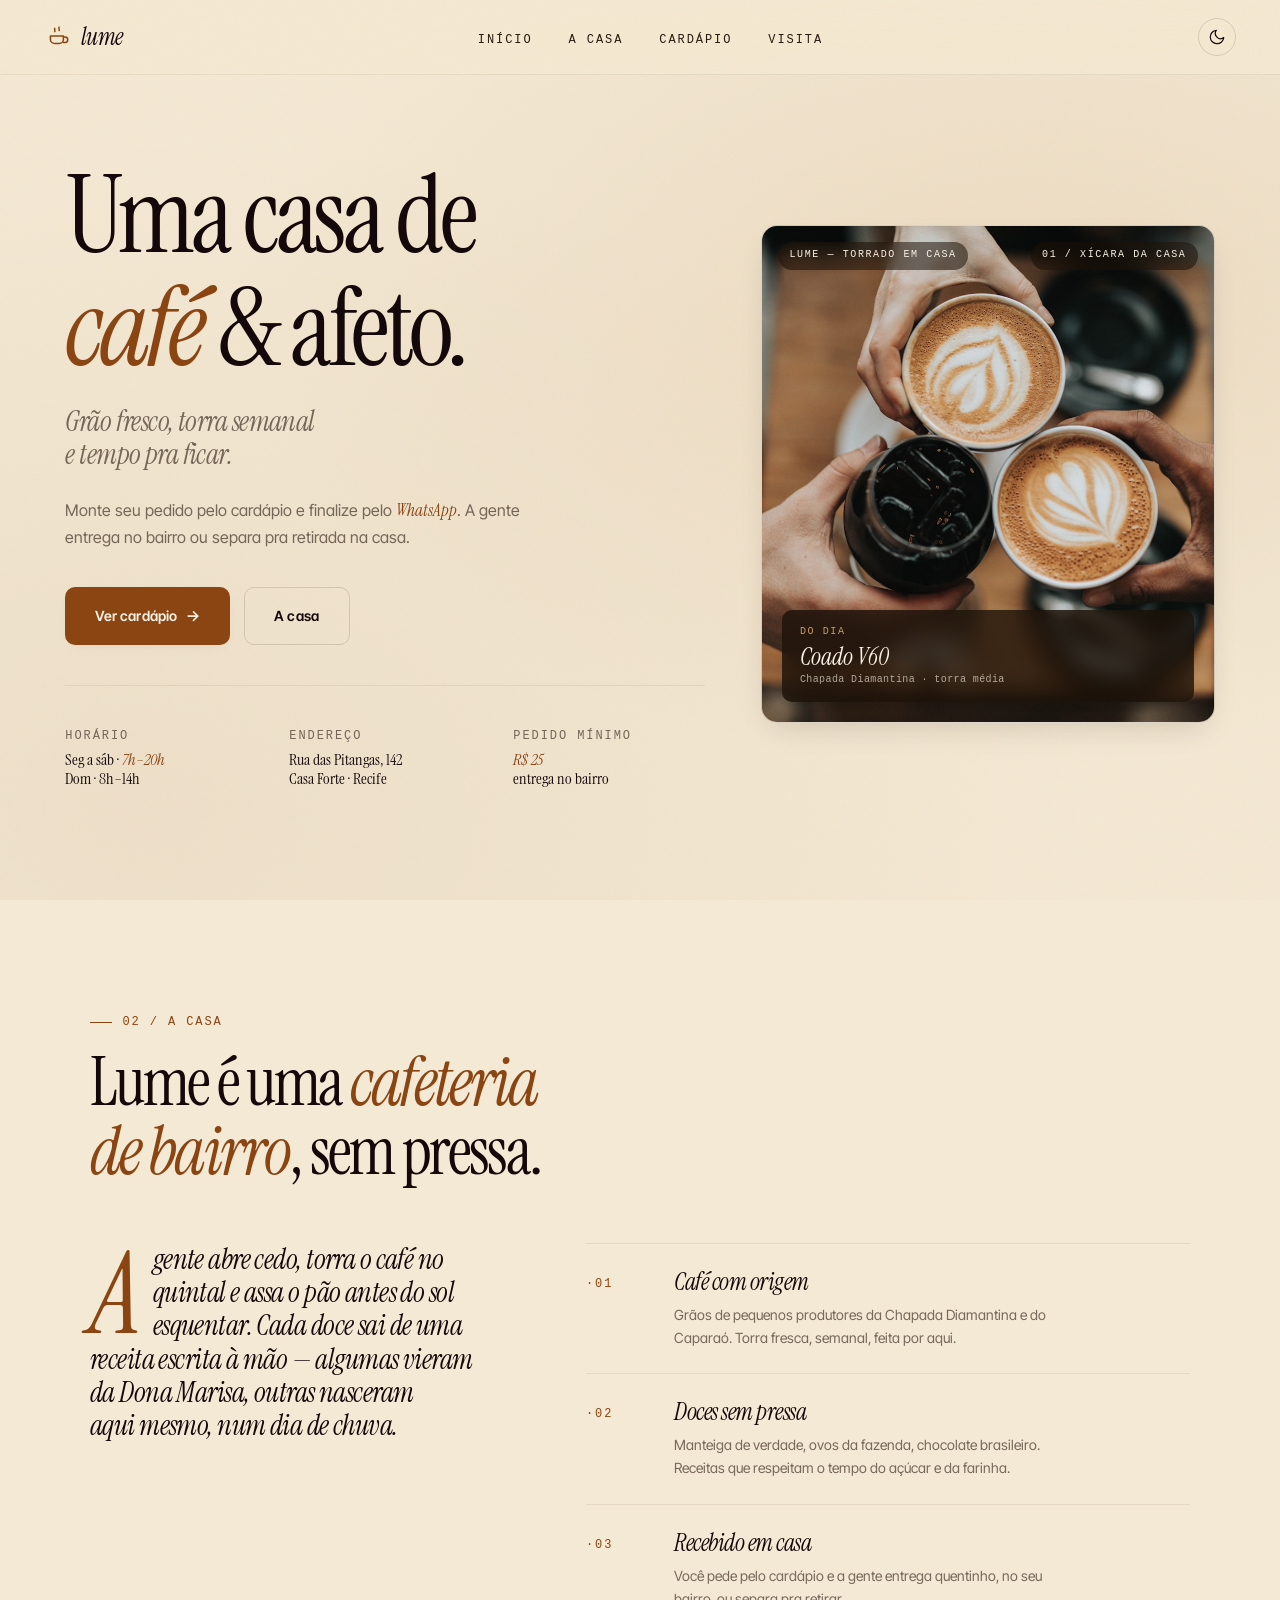
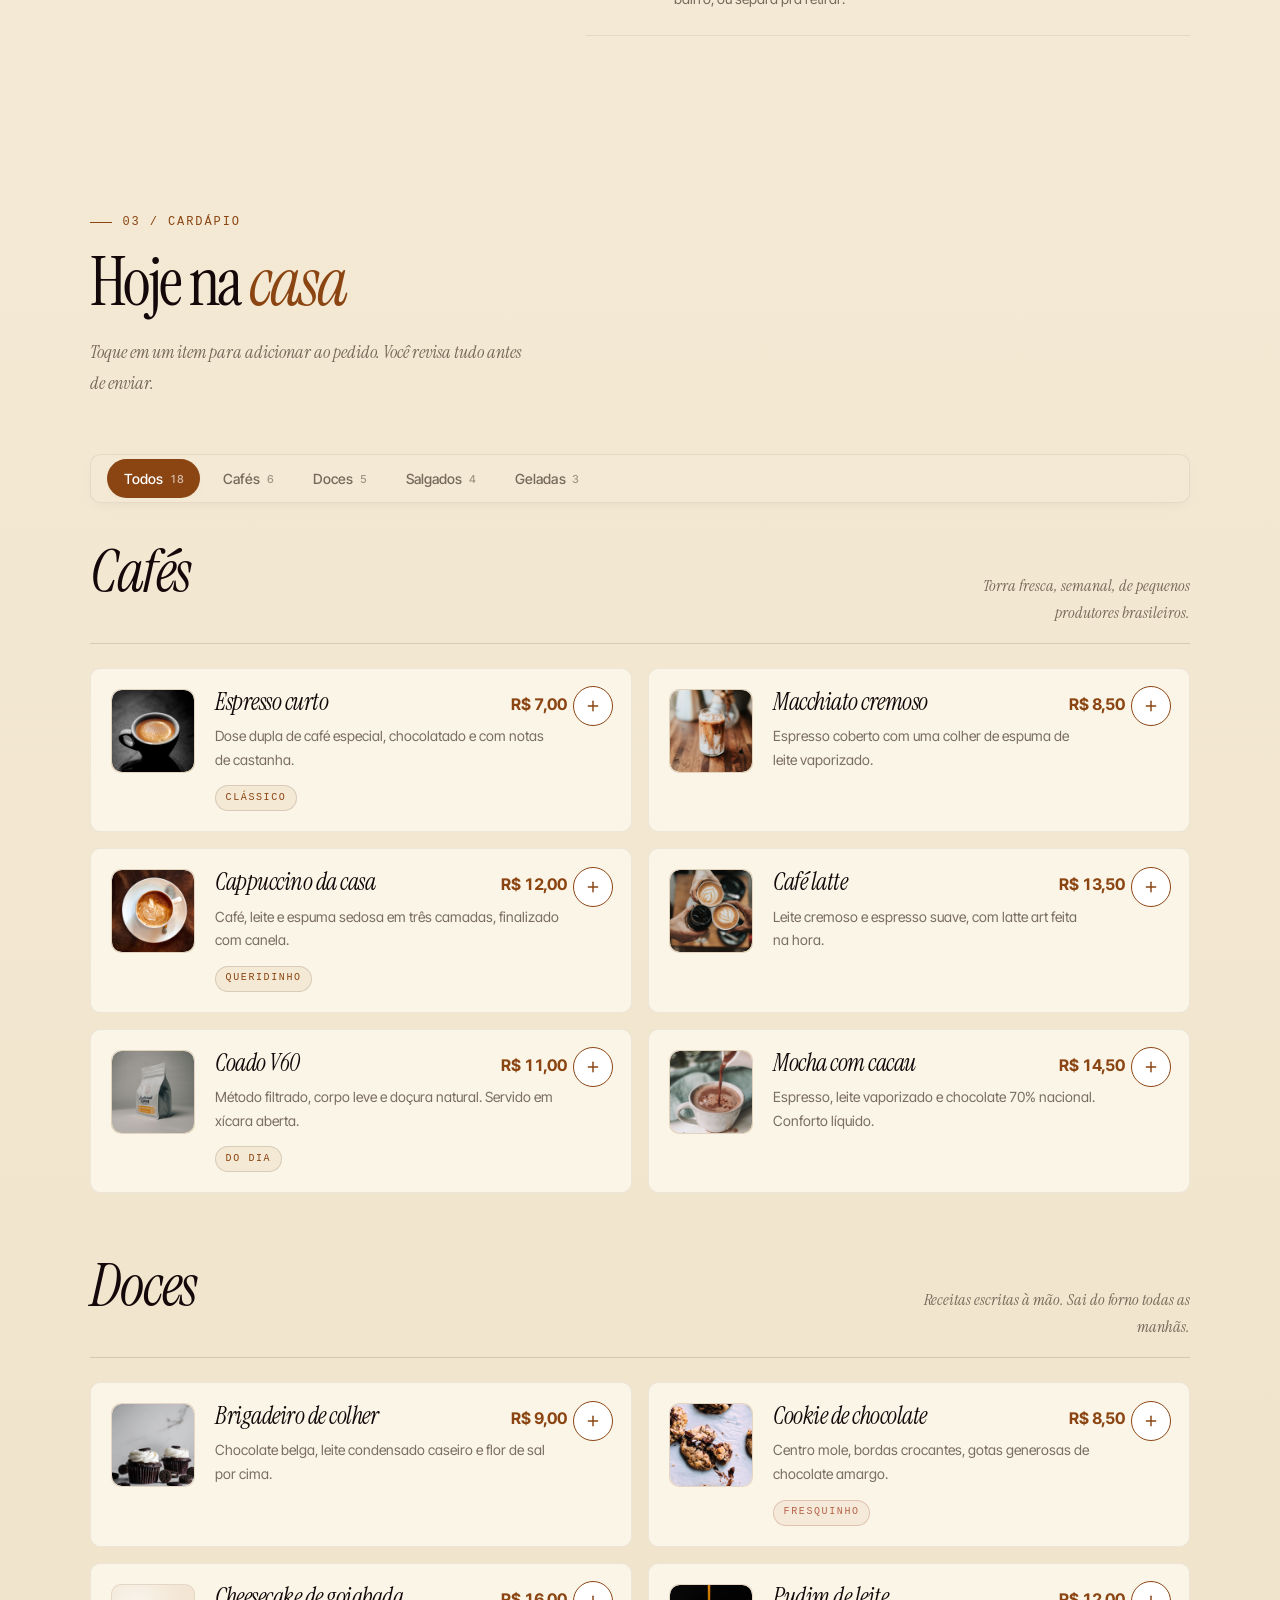
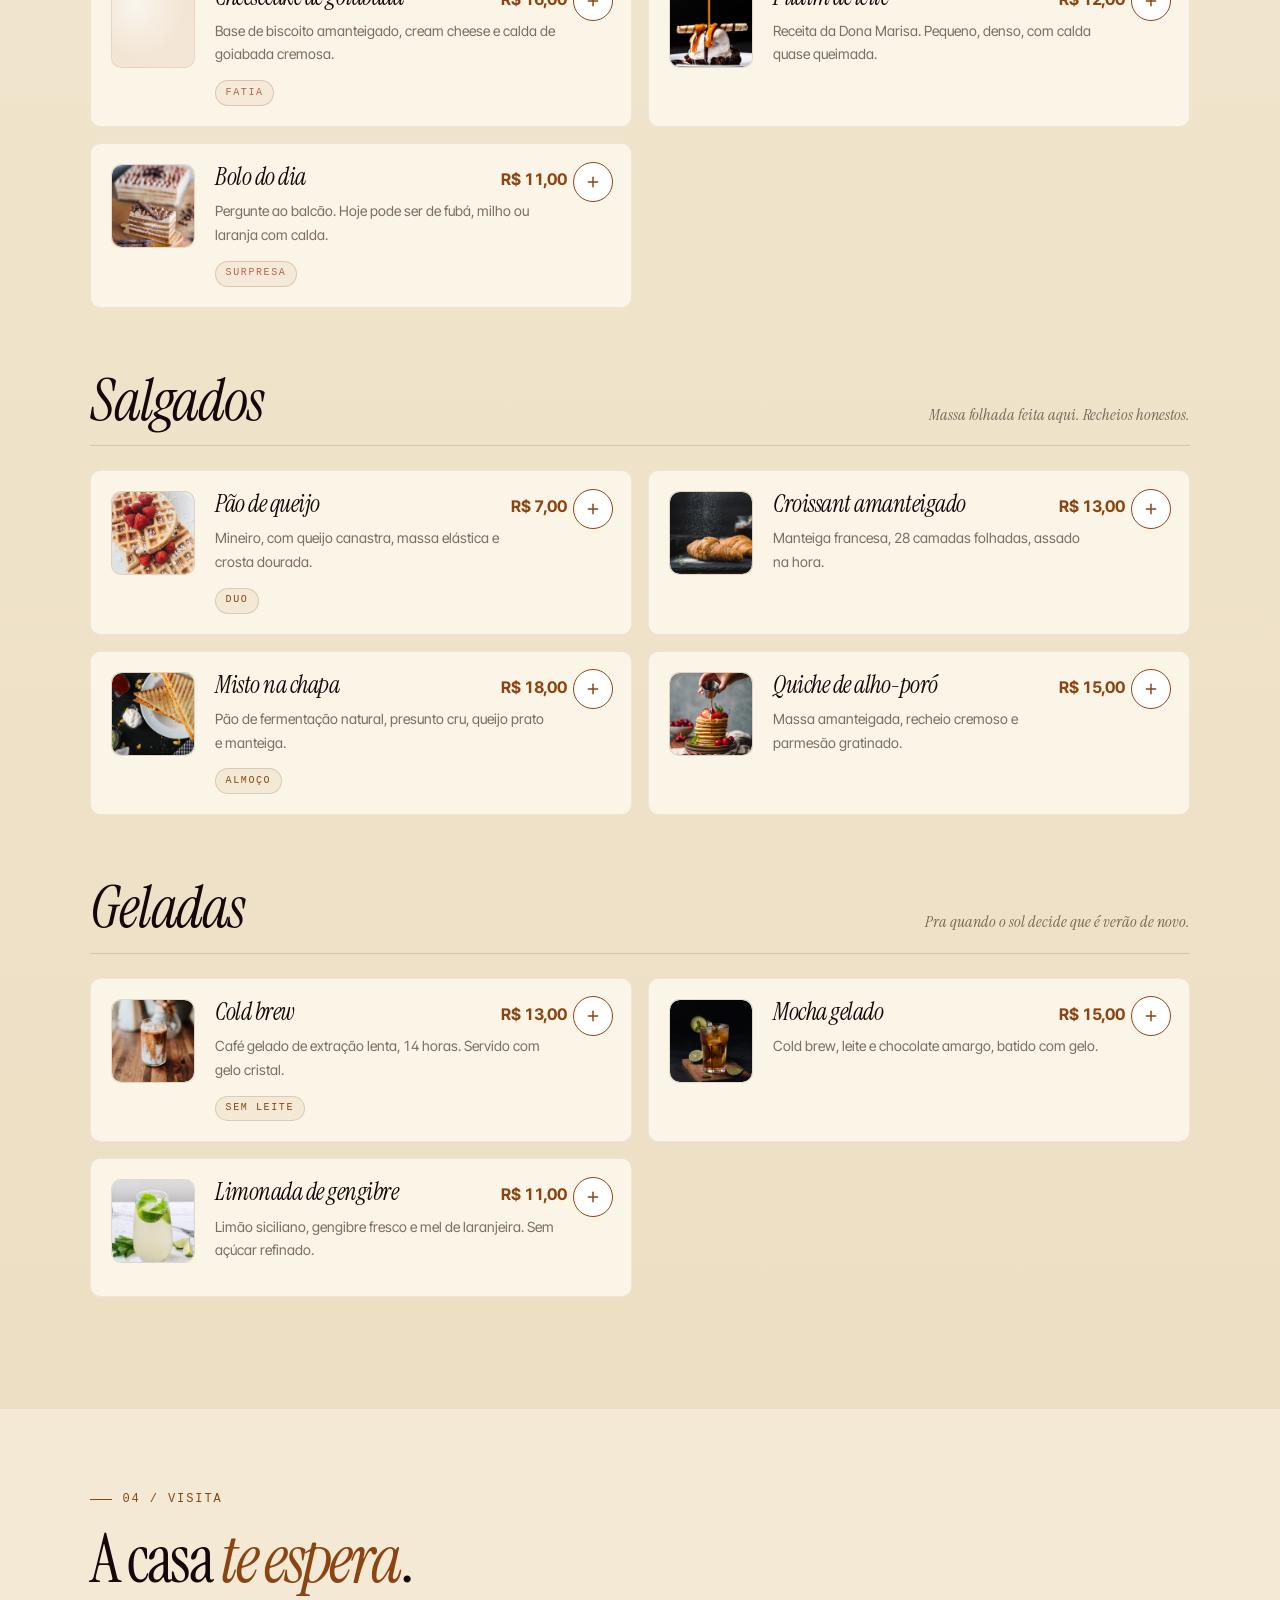
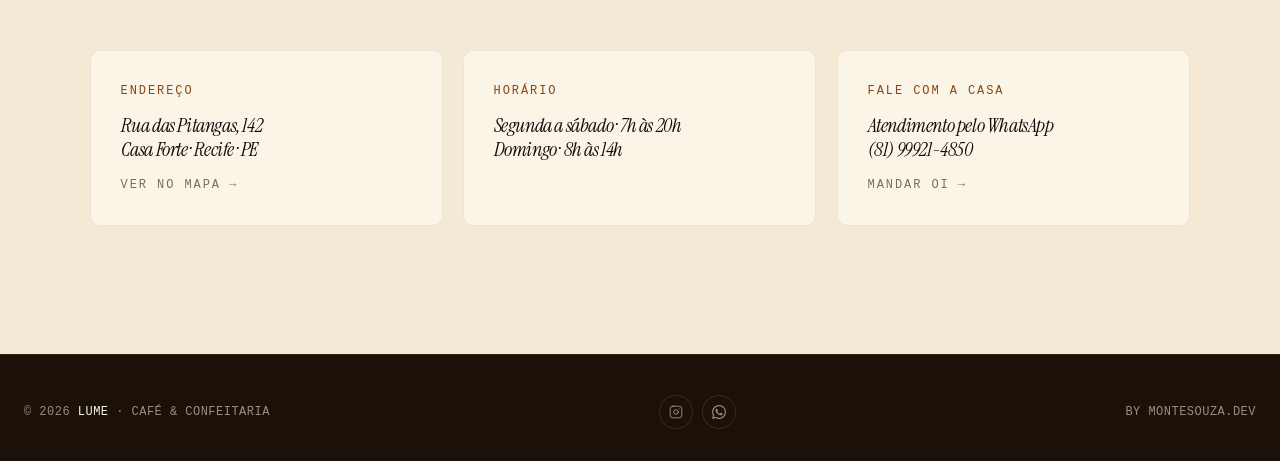
==== index.html @ 934fabca "Início do Repositório remoto com alterações locais, subi tudo de uma vez" ====
<!DOCTYPE html>
<html lang="pt-br">
  <head>
    <meta charset="UTF-8" />
    <meta name="author" content="João Pedro · dev.Kappiushon" />
    <meta
      name="description"
      content="Lume — café & confeitaria. Cardápio digital com pedido pelo WhatsApp. Cafés especiais, doces de confeitaria e quitutes para acompanhar o seu dia."
    />
    <meta
      name="keywords"
      content="cardápio digital, café, confeitaria, lume, cafeteria, pedido whatsapp, menu online, doces, café especial, recife"
    />
    <meta name="viewport" content="width=device-width, initial-scale=1.0" />
    <meta name="theme-color" content="#f5ebd8" />
    <meta name="copyright" content="João Pedro 2026" />
    <meta http-equiv="content-language" content="pt-br" />
    <meta property="og:title" content="Lume · café & confeitaria" />
    <meta property="og:description" content="Cardápio digital. Peça pelo WhatsApp em segundos." />
    <meta property="og:type" content="website" />
    <link rel="preconnect" href="https://fonts.googleapis.com" />
    <link rel="preconnect" href="https://fonts.gstatic.com" crossorigin />
    <link
      href="https://fonts.googleapis.com/css2?family=Instrument+Serif:ital@0;1&family=Inter+Tight:wght@400;500;600;700;800&display=swap"
      rel="stylesheet"
    />
    <link rel="stylesheet" href="assets/css/style.css" />
    <link rel="icon" type="image/svg+xml" href="assets/favicon.svg" />
    <title>Lume · café & confeitaria</title>
    <script>
      // Theme bootstrap: aplica antes do paint (anti-flash) e wirea o toggle
      // direto aqui (não depende de ES modules) — garante que funcione
      // mesmo em browsers/contextos que bloqueiem modules.
      (() => {
        const KEY = 'lume.theme';
        const COLORS = { light: '#f5ebd8', dark: '#1c1108' };
        const root = document.documentElement;

        const read = () => { try { return localStorage.getItem(KEY); } catch { return null; } };
        const write = (v) => { try { localStorage.setItem(KEY, v); } catch {} };
        const prefers = () => window.matchMedia('(prefers-color-scheme: dark)').matches;

        const apply = (theme, persist) => {
          root.dataset.theme = theme;
          if (persist) write(theme);
          const meta = document.querySelector('meta[name="theme-color"]');
          if (meta) meta.setAttribute('content', COLORS[theme] || COLORS.light);
          const btn = document.getElementById('theme-toggle');
          if (btn) btn.setAttribute('aria-label', theme === 'dark' ? 'Mudar para tema claro' : 'Mudar para tema escuro');
        };

        // estado inicial (anti-flash)
        apply(read() || (prefers() ? 'dark' : 'light'), false);

        // wire o botão assim que existir no DOM
        const wire = () => {
          const btn = document.getElementById('theme-toggle');
          if (!btn || btn.dataset.wired) return;
          btn.dataset.wired = '1';
          btn.addEventListener('click', () => {
            apply(root.dataset.theme === 'dark' ? 'light' : 'dark', true);
          });
        };
        if (document.readyState !== 'loading') wire();
        else document.addEventListener('DOMContentLoaded', wire);

        // segue o SO se não houver override salvo
        window.matchMedia('(prefers-color-scheme: dark)').addEventListener('change', (e) => {
          if (read()) return;
          apply(e.matches ? 'dark' : 'light', false);
        });
      })();
    </script>
  </head>

  <body>
    <header class="header" id="header">
      <div class="container">
        <a href="#home" class="logo" aria-label="Lume — voltar ao topo">
          <span class="logo-mark" aria-hidden="true">
            <svg viewBox="0 0 24 24" fill="none" stroke="currentColor" stroke-width="1.4" stroke-linecap="round" stroke-linejoin="round">
              <path d="M5 11h12v3a4 4 0 0 1-4 4H9a4 4 0 0 1-4-4v-3z"/>
              <path d="M17 12h1.5a2.5 2.5 0 0 1 0 5H17"/>
              <path d="M9 4c-.6 1 .6 2 0 3"/>
              <path d="M13 3c-.6 1 .6 2 0 3"/>
            </svg>
          </span>
          <span class="logo-text">lume</span>
        </a>
        <nav class="navbar" id="navbar" aria-label="Navegação principal">
          <ul>
            <li><a href="#home">Início</a></li>
            <li><a href="#sobre">A casa</a></li>
            <li><a href="#cardapio">Cardápio</a></li>
            <li><a href="#contato">Visita</a></li>
          </ul>
        </nav>
        <button class="theme-toggle" id="theme-toggle" type="button" aria-label="Alternar tema claro e escuro">
          <svg class="icon-moon" viewBox="0 0 24 24" fill="none" stroke="currentColor" stroke-width="1.6" stroke-linecap="round" stroke-linejoin="round" aria-hidden="true">
            <path d="M21 12.79A9 9 0 1 1 11.21 3 7 7 0 0 0 21 12.79z"/>
          </svg>
          <svg class="icon-sun" viewBox="0 0 24 24" fill="none" stroke="currentColor" stroke-width="1.6" stroke-linecap="round" stroke-linejoin="round" aria-hidden="true">
            <circle cx="12" cy="12" r="4.5"/>
            <line x1="12" y1="2" x2="12" y2="4"/>
            <line x1="12" y1="20" x2="12" y2="22"/>
            <line x1="4.93" y1="4.93" x2="6.34" y2="6.34"/>
            <line x1="17.66" y1="17.66" x2="19.07" y2="19.07"/>
            <line x1="2" y1="12" x2="4" y2="12"/>
            <line x1="20" y1="12" x2="22" y2="12"/>
            <line x1="4.93" y1="19.07" x2="6.34" y2="17.66"/>
            <line x1="17.66" y1="6.34" x2="19.07" y2="4.93"/>
          </svg>
        </button>
        <div class="menu-toggle" id="menu-toggle" role="button" aria-label="Abrir menu" aria-expanded="false" tabindex="0">
          <span class="bar"></span>
          <span class="bar"></span>
          <span class="bar"></span>
        </div>
      </div>
    </header>

    <main id="home" class="home">
      <div class="scroll-progress" id="scroll-progress" aria-hidden="true"></div>

      <!-- ── Hero ─────────────────────────── -->
      <section class="hero">
        <div class="container">
          <div class="hero-grid">
            <div class="hero-content">
              <h1>Uma casa de <em>café</em> &amp; afeto.</h1>
              <p class="hero-tagline">Grão fresco, torra semanal e tempo pra ficar.</p>
              <p class="lead">Monte seu pedido pelo cardápio e finalize pelo <em>WhatsApp</em>. A gente entrega no bairro ou separa pra retirada na casa.</p>
              <div class="hero-ctas">
                <a href="#cardapio" class="btn-hero btn-magnetic">Ver cardápio</a>
                <a href="#sobre" class="btn-hero-outline">A casa</a>
              </div>
              <div class="hero-meta">
                <div class="hero-meta-item">
                  <span class="hero-meta-label">Horário</span>
                  <span class="hero-meta-value">Seg a sáb · <strong>7h–20h</strong><br/>Dom · 8h–14h</span>
                </div>
                <div class="hero-meta-item">
                  <span class="hero-meta-label">Endereço</span>
                  <span class="hero-meta-value">Rua das Pitangas, 142<br/>Casa Forte · Recife</span>
                </div>
                <div class="hero-meta-item">
                  <span class="hero-meta-label">Pedido mínimo</span>
                  <span class="hero-meta-value"><strong>R$ 25</strong><br/>entrega no bairro</span>
                </div>
              </div>
            </div>

            <aside class="hero-art" aria-hidden="true">
              <div class="hero-art-frame">
                <img class="hero-art-photo"
                     src="assets/images/hero/coffee.jpg"
                     alt=""
                     loading="eager"
                     decoding="async" />
                <div class="hero-art-tag">
                  <span class="hero-art-tag-eyebrow">do dia</span>
                  <span class="hero-art-tag-name">Coado V60</span>
                  <span class="hero-art-tag-meta">Chapada Diamantina · torra média</span>
                </div>
              </div>
            </aside>
          </div>
        </div>
      </section>

      <!-- ── Sobre a casa ─────────────────── -->
      <section id="sobre" class="about">
        <div class="container">
          <header class="section-head reveal">
            <span class="section-num">02 / A casa</span>
            <h2 class="section-title">Lume é uma <em>cafeteria de bairro</em>, sem pressa.</h2>
          </header>
          <div class="about-grid">
            <p class="about-lead reveal">
              A gente abre cedo, torra o café no quintal e assa o pão antes do sol esquentar. Cada doce sai de uma receita escrita à mão — algumas vieram da Dona Marisa, outras nasceram aqui mesmo, num dia de chuva.
            </p>
            <ul class="about-pillars">
              <li class="reveal">
                <span class="pillar-num">·01</span>
                <h3>Café com origem</h3>
                <p>Grãos de pequenos produtores da Chapada Diamantina e do Caparaó. Torra fresca, semanal, feita por aqui.</p>
              </li>
              <li class="reveal">
                <span class="pillar-num">·02</span>
                <h3>Doces sem pressa</h3>
                <p>Manteiga de verdade, ovos da fazenda, chocolate brasileiro. Receitas que respeitam o tempo do açúcar e da farinha.</p>
              </li>
              <li class="reveal">
                <span class="pillar-num">·03</span>
                <h3>Recebido em casa</h3>
                <p>Você pede pelo cardápio e a gente entrega quentinho, no seu bairro, ou separa pra retirar.</p>
              </li>
            </ul>
          </div>
        </div>
      </section>

      <!-- ── Cardápio ─────────────────────── -->
      <section id="cardapio" class="menu-section">
        <div class="container">
          <header class="section-head reveal">
            <span class="section-num">03 / Cardápio</span>
            <h2 class="section-title">Hoje na <em>casa</em></h2>
            <p class="section-sub">Toque em um item para adicionar ao pedido. Você revisa tudo antes de enviar.</p>
          </header>

          <div class="menu-tabs-wrap" id="menu-tabs-wrap">
            <div class="menu-tabs reveal" role="tablist" aria-label="Categorias do cardápio" id="menu-tabs">
              <!-- pills injetados via JS a partir de data/menu.js -->
            </div>
          </div>

          <div class="menu-list" id="menu-list" aria-live="polite">
            <!-- categorias e linhas injetados via JS -->
          </div>
        </div>
      </section>

      <!-- ── Visita / Contato ─────────────── -->
      <section id="contato" class="visit">
        <div class="container">
          <header class="section-head reveal">
            <span class="section-num">04 / Visita</span>
            <h2 class="section-title">A casa <em>te espera</em>.</h2>
          </header>
          <div class="visit-grid">
            <div class="visit-card reveal">
              <span class="visit-label">Endereço</span>
              <p>Rua das Pitangas, 142<br/>Casa Forte · Recife · PE</p>
              <a href="https://maps.google.com/?q=Casa+Forte+Recife" target="_blank" rel="noopener" class="link-arrow">Ver no mapa <span aria-hidden="true">→</span></a>
            </div>
            <div class="visit-card reveal">
              <span class="visit-label">Horário</span>
              <p>Segunda a sábado · 7h às 20h<br/>Domingo · 8h às 14h</p>
            </div>
            <div class="visit-card reveal">
              <span class="visit-label">Fale com a casa</span>
              <p>Atendimento pelo WhatsApp<br/>(81) 99921-4850</p>
              <a href="https://wa.me/5581999214850" target="_blank" rel="noopener" class="link-arrow">Mandar oi <span aria-hidden="true">→</span></a>
            </div>
          </div>
        </div>
      </section>
    </main>

    <footer class="footer" id="footer">
      <div class="footer-left">
        <p>© 2026 <b>Lume</b> · café &amp; confeitaria</p>
      </div>
      <div class="footer-social">
        <a href="https://instagram.com/lume.cafe" rel="noopener" target="_blank" aria-label="Instagram">
          <svg viewBox="0 0 24 24" fill="none" stroke="currentColor" stroke-width="1.6" stroke-linecap="round" stroke-linejoin="round"><rect x="2" y="2" width="20" height="20" rx="5"/><circle cx="12" cy="12" r="4"/><line x1="17.5" y1="6.5" x2="17.51" y2="6.5"/></svg>
        </a>
        <a href="https://wa.me/5581999214850" rel="noopener" target="_blank" aria-label="WhatsApp">
          <svg viewBox="0 0 24 24" fill="currentColor"><path d="M17.472 14.382c-.297-.149-1.758-.867-2.03-.967-.273-.099-.471-.148-.67.15-.197.297-.767.966-.94 1.164-.173.199-.347.223-.644.075-.297-.15-1.255-.463-2.39-1.475-.883-.788-1.48-1.761-1.653-2.059-.173-.297-.018-.458.13-.606.134-.133.298-.347.446-.52.149-.174.198-.298.298-.497.099-.198.05-.371-.025-.52-.075-.149-.669-1.612-.916-2.207-.242-.579-.487-.5-.669-.51-.173-.008-.371-.01-.57-.01-.198 0-.52.074-.792.372-.272.297-1.04 1.016-1.04 2.479 0 1.462 1.065 2.875 1.213 3.074.149.198 2.096 3.2 5.077 4.487.709.306 1.262.489 1.694.625.712.227 1.36.195 1.871.118.571-.085 1.758-.719 2.006-1.413.248-.694.248-1.289.173-1.413-.074-.124-.272-.198-.57-.347m-5.421 7.403h-.004a9.87 9.87 0 01-5.031-1.378l-.361-.214-3.741.982.998-3.648-.235-.374a9.86 9.86 0 01-1.51-5.26c.001-5.45 4.436-9.884 9.888-9.884 2.64 0 5.122 1.03 6.988 2.898a9.825 9.825 0 012.893 6.994c-.003 5.45-4.437 9.884-9.885 9.884m8.413-18.297A11.815 11.815 0 0012.05 0C5.495 0 .16 5.335.157 11.892c0 2.096.547 4.142 1.588 5.945L.057 24l6.305-1.654a11.882 11.882 0 005.683 1.448h.005c6.554 0 11.89-5.335 11.893-11.893a11.821 11.821 0 00-3.48-8.413z"/></svg>
        </a>
      </div>
      <div class="footer-right">
        <p>by montesouza.dev</p>
      </div>
    </footer>

    <!-- ── Cart FAB (botão flutuante do carrinho) ── -->
    <button class="cart-fab" id="cart-fab" aria-label="Abrir pedido" aria-controls="cart-drawer" aria-expanded="false">
      <svg viewBox="0 0 24 24" fill="none" stroke="currentColor" stroke-width="1.7" stroke-linecap="round" stroke-linejoin="round" aria-hidden="true">
        <path d="M3 4h2l2.4 12.2a2 2 0 0 0 2 1.6h8.8a2 2 0 0 0 2-1.6L22 8H6"/>
        <circle cx="9" cy="21" r="1.5"/>
        <circle cx="18" cy="21" r="1.5"/>
      </svg>
      <span class="cart-fab-badge" id="cart-fab-badge" aria-hidden="true">0</span>
      <span class="cart-fab-label">Pedido</span>
    </button>

    <!-- ── Sticky cart bar (mobile) ────── -->
    <button class="cart-sticky" id="cart-sticky" type="button" aria-label="Abrir pedido" aria-controls="cart-drawer">
      <span class="cart-sticky-left">
        <span class="cart-sticky-count" id="cart-sticky-count">0</span>
        <span class="cart-sticky-divider" aria-hidden="true"></span>
        <span class="cart-sticky-meta">
          <span class="cart-sticky-label">Seu pedido</span>
          <span class="cart-sticky-total" id="cart-sticky-total">R$ 0,00</span>
        </span>
      </span>
      <span class="cart-sticky-cta">
        Ver pedido
        <svg viewBox="0 0 24 24" fill="none" stroke="currentColor" stroke-width="1.8" stroke-linecap="round" stroke-linejoin="round" aria-hidden="true">
          <path d="M5 12h14M13 5l7 7-7 7"/>
        </svg>
      </span>
    </button>

    <!-- ── Cart Drawer ───────────────────── -->
    <aside class="cart-drawer" id="cart-drawer" aria-label="Seu pedido" aria-hidden="true" tabindex="-1">
      <header class="cart-drawer-head">
        <div>
          <span class="section-num">Seu pedido</span>
          <h3>Cestinha da casa</h3>
        </div>
        <button class="cart-drawer-close" id="cart-drawer-close" aria-label="Fechar pedido">
          <svg viewBox="0 0 24 24" fill="none" stroke="currentColor" stroke-width="1.7" stroke-linecap="round" stroke-linejoin="round"><line x1="18" y1="6" x2="6" y2="18"/><line x1="6" y1="6" x2="18" y2="18"/></svg>
        </button>
      </header>

      <div class="cart-drawer-body" id="cart-drawer-body">
        <!-- itens injetados via JS; estado vazio renderizado se cart vazio -->
      </div>

      <footer class="cart-drawer-foot" id="cart-drawer-foot" hidden>
        <div class="cart-totals">
          <span>Subtotal</span>
          <strong id="cart-total">R$ 0,00</strong>
        </div>
        <button class="btn-hero btn-magnetic cart-checkout-btn" id="cart-checkout-btn">
          Finalizar pelo WhatsApp
        </button>
        <button class="cart-clear-btn" id="cart-clear-btn">limpar pedido</button>
      </footer>
    </aside>
    <div class="cart-overlay" id="cart-overlay" aria-hidden="true"></div>

    <!-- ── Checkout Modal ────────────────── -->
    <div class="checkout-modal" id="checkout-modal" role="dialog" aria-modal="true" aria-labelledby="checkout-title" aria-hidden="true">
      <div class="checkout-modal-inner">
        <header class="checkout-modal-head">
          <span class="section-num">Finalizar</span>
          <h3 id="checkout-title">Quase lá. Confirma os dados:</h3>
          <button class="checkout-modal-close" id="checkout-modal-close" aria-label="Fechar">
            <svg viewBox="0 0 24 24" fill="none" stroke="currentColor" stroke-width="1.7" stroke-linecap="round" stroke-linejoin="round"><line x1="18" y1="6" x2="6" y2="18"/><line x1="6" y1="6" x2="18" y2="18"/></svg>
          </button>
        </header>

        <form id="checkout-form" class="checkout-form" novalidate>
          <label class="field">
            <span>Nome</span>
            <input type="text" id="ck-nome" name="nome" required autocomplete="name" placeholder="Seu primeiro nome" />
          </label>

          <fieldset class="field-group">
            <legend>Como prefere receber?</legend>
            <label class="radio">
              <input type="radio" name="entrega" value="entrega" checked />
              <span>Entrega · no bairro</span>
            </label>
            <label class="radio">
              <input type="radio" name="entrega" value="retirada" />
              <span>Retirada · na casa</span>
            </label>
          </fieldset>

          <label class="field" id="ck-endereco-wrap">
            <span>Endereço</span>
            <input type="text" id="ck-endereco" name="endereco" placeholder="Rua, número, complemento" autocomplete="street-address" />
          </label>

          <label class="field">
            <span>Forma de pagamento</span>
            <select id="ck-pagamento" name="pagamento">
              <option value="pix">Pix · na entrega</option>
              <option value="dinheiro">Dinheiro · na entrega</option>
              <option value="cartao">Cartão · maquininha</option>
            </select>
          </label>

          <label class="field">
            <span>Algo a mais? <em class="optional">(opcional)</em></span>
            <textarea id="ck-obs" name="observacao" rows="2" placeholder="Sem açúcar no café, troco para R$ 50…"></textarea>
          </label>

          <div class="checkout-form-actions">
            <button type="button" class="btn-hero-outline" id="ck-back">Voltar ao pedido</button>
            <button type="submit" class="btn-hero btn-magnetic">Enviar pelo WhatsApp</button>
          </div>
        </form>
      </div>
    </div>

    <script type="module" src="assets/js/main.js"></script>
  </body>
</html>
---- assets/css/style.css ----
/* Reset básico */
* {
  margin: 0;
  padding: 0;
  box-sizing: border-box;
}

html, body { margin: 0; padding: 0; }

:root {
  color-scheme: light;

  /* Fontes */
  --font-display: 'Instrument Serif', 'Cormorant Garamond', Georgia, 'Times New Roman', serif;
  --font-primary: 'Inter Tight', -apple-system, system-ui, sans-serif;
  --font-mono:    ui-monospace, SFMono-Regular, Menlo, Monaco, Consolas, 'Liberation Mono', 'Courier New', monospace;

  /* Escala tipográfica */
  --text-xs:   0.75rem;
  --text-sm:   0.875rem;
  --text-base: 1rem;
  --text-lg:   1.125rem;
  --text-xl:   1.25rem;
  --text-2xl:  1.5rem;
  --text-3xl:  1.875rem;
  --text-4xl:  2.5rem;
  --text-5xl:  3.25rem;
  --text-6xl:  4.25rem;
  --text-7xl:  5.5rem;
  --text-8xl:  7rem;

  /* Pesos */
  --weight-regular:  400;
  --weight-medium:   500;
  --weight-semibold: 600;
  --weight-bold:     700;
  --weight-black:    800;

  /* Line-heights */
  --leading-tight:   1.04;
  --leading-snug:    1.18;
  --leading-normal:  1.5;
  --leading-relaxed: 1.68;

  /* Letter-spacing */
  --tracking-tighter: -0.04em;
  --tracking-tight:   -0.02em;
  --tracking-normal:  0;
  --tracking-wide:    0.04em;
  --tracking-wider:   0.16em;

  /* Paleta — clara, café & creme (light reimagine) */
  --color-bg:           #f4e9d4;          /* cream warm — fundo principal */
  --color-bg-alt:       #ecdfc4;          /* cream profundo — subseções */
  --color-bg-deep:      #1c1108;          /* espresso quase preto — footer/modal */
  --color-surface:      #fbf5e7;          /* cream paper — cards */
  --color-surface-2:    #ffffff;          /* paper white — cards elevados */
  --color-surface-3:    #f0e3c7;          /* cream tonal — hover */
  --color-border:       rgba(42, 26, 16, 0.14);
  --color-border-soft:  rgba(42, 26, 16, 0.07);
  --color-text:         #2a1a10;          /* espresso */
  --color-text-muted:   rgba(42, 26, 16, 0.62);
  --color-heading:      #14080a;          /* espresso profundo, quase preto */
  --color-accent:       #8b4513;          /* saddle brown — torra escura */
  --color-accent-warm:  #6e3411;          /* hover, mais profundo */
  --color-accent-soft:  rgba(139, 69, 19, 0.10);
  --color-milk:         #c89b6c;          /* leite com café — secondary accent */
  --color-rose:         #b6664c;          /* rose-coffee — destaques quentes */

  /* Shadows */
  --shadow-soft:   0 4px 16px -8px rgba(28, 17, 8, 0.10);
  --shadow-medium: 0 12px 32px -12px rgba(28, 17, 8, 0.18);
  --shadow-deep:   0 24px 56px -20px rgba(28, 17, 8, 0.28);

  /* Theme-aware translucent layers (precisam ser swappados no dark) */
  --color-header-bg:     rgba(244, 233, 212, 0.82);
  --color-nav-mobile-bg: rgba(244, 233, 212, 0.98);
  --color-tabs-bg:       rgba(244, 233, 212, 0.92);

  /* Radius */
  --radius-sm: 6px;
  --radius:    10px;
  --radius-lg: 16px;
  --radius-xl: 24px;
  --radius-pill: 999px;

  /* Transições */
  --ease-smooth: cubic-bezier(0.4, 0, 0.2, 1);
  --ease-out:    cubic-bezier(0.22, 1, 0.36, 1);
  --ease-bounce: cubic-bezier(0.34, 1.56, 0.64, 1);
}

/* ── Tema escuro ──────────────────────────
   Espelha a paleta para um espresso refinado, mantém Instrument Serif
   + Inter Tight, e brilha o accent (caramelo) para legibilidade no dark.
─────────────────────────────────────── */
:root[data-theme="dark"] {
  color-scheme: dark;

  --color-bg:           #1c1108;
  --color-bg-alt:       #160c05;
  --color-bg-deep:      #0a0502;
  --color-surface:      #28190d;
  --color-surface-2:    #38271a;
  --color-surface-3:    #4a3525;
  --color-border:       rgba(244, 233, 212, 0.14);
  --color-border-soft:  rgba(244, 233, 212, 0.07);
  --color-text:         #f0e3c7;
  --color-text-muted:   rgba(240, 227, 199, 0.62);
  --color-heading:      #faf2dd;
  --color-accent:       #d4a373;
  --color-accent-warm:  #c89b6c;
  --color-accent-soft:  rgba(212, 163, 115, 0.14);
  --color-milk:         #ebd0a8;
  --color-rose:         #e8997a;

  --shadow-soft:   0 4px 16px -8px rgba(0, 0, 0, 0.55);
  --shadow-medium: 0 12px 32px -12px rgba(0, 0, 0, 0.65);
  --shadow-deep:   0 24px 56px -20px rgba(0, 0, 0, 0.75);

  --color-header-bg:     rgba(28, 17, 8, 0.78);
  --color-nav-mobile-bg: rgba(28, 17, 8, 0.98);
  --color-tabs-bg:       rgba(28, 17, 8, 0.88);
}

/* Transição suave ao trocar de tema (apenas em propriedades-chave, não em tudo). */
html, body, .header, .menu-tabs-wrap, .menu-card, .visit-card, .cart-drawer,
.checkout-modal-inner, .item-related-card, .menu-card-thumb, .item-hero-art,
.hero-art-frame, .menu-tab, .btn-hero, .btn-hero-outline, .field input,
.field textarea, .field select, .radio {
  transition-property: background-color, color, border-color;
  transition-duration: 0.35s;
  transition-timing-function: var(--ease-smooth);
}

html { scroll-behavior: smooth; }

body {
  min-height: 100vh;
  font-family: var(--font-primary);
  font-size: var(--text-base);
  font-weight: var(--weight-regular);
  line-height: var(--leading-relaxed);
  -webkit-font-smoothing: antialiased;
  -moz-osx-font-smoothing: grayscale;
  text-rendering: optimizeLegibility;
  font-feature-settings: 'cv11', 'ss01';
  background-color: var(--color-bg);
  color: var(--color-text);
  display: flex;
  flex-direction: column;
  overflow-x: hidden;
  font-variant-numeric: tabular-nums;
}

/* Grain bem sutil — vibe papel artesanal */
body::after {
  content: '';
  position: fixed;
  inset: 0;
  background-image: url("data:image/svg+xml,%3Csvg xmlns='http://www.w3.org/2000/svg' width='400' height='400'%3E%3Cfilter id='n'%3E%3CfeTurbulence type='fractalNoise' baseFrequency='0.92' numOctaves='3' stitchTiles='stitch'/%3E%3C/filter%3E%3Crect width='400' height='400' filter='url(%23n)' opacity='1'/%3E%3C/svg%3E");
  opacity: 0.045;
  pointer-events: none;
  z-index: 9999;
  mix-blend-mode: multiply;
}

section[id], main[id] { scroll-margin-top: 5rem; }

img { max-width: 100%; height: auto; display: block; }

main { flex: 1; position: relative; z-index: 1; }

button {
  font-family: inherit;
  font-size: inherit;
  cursor: pointer;
  background: none;
  border: none;
  color: inherit;
}

input, textarea, select {
  font-family: inherit;
  font-size: inherit;
  color: inherit;
}

::selection { background: var(--color-accent); color: var(--color-surface-2); }

/* ── Tipografia base ────────────────────── */
h1, h2, h3, h4, h5, h6 {
  font-family: var(--font-display);
  color: var(--color-heading);
  font-weight: var(--weight-regular);   /* Instrument Serif só tem 400 */
  text-wrap: balance;
}

h1 {
  font-size: clamp(var(--text-5xl), 8.5vw, var(--text-8xl));
  font-weight: var(--weight-regular);
  line-height: var(--leading-tight);
  letter-spacing: var(--tracking-tighter);
}

h2 {
  font-size: clamp(var(--text-3xl), 5vw, var(--text-6xl));
  line-height: var(--leading-tight);
  letter-spacing: var(--tracking-tight);
}

h3 {
  font-size: var(--text-2xl);
  line-height: var(--leading-snug);
  letter-spacing: var(--tracking-tight);
}

h4 {
  font-size: var(--text-xl);
  line-height: var(--leading-snug);
}

p { text-wrap: pretty; }

/* `<em>` em qualquer heading → italic + accent. Usa o italic real do Instrument Serif. */
h1 em, h2 em, h3 em {
  font-style: italic;
  color: var(--color-accent);
}

p em {
  font-style: italic;
  color: var(--color-heading);
}

/* ── Header ─────────────────────────────── */
.header {
  background-color: var(--color-header-bg);
  backdrop-filter: blur(18px) saturate(140%);
  -webkit-backdrop-filter: blur(18px) saturate(140%);
  color: var(--color-heading);
  padding: 1.05rem 0;
  position: fixed;
  width: 100%;
  top: 0;
  z-index: 1000;
  border-bottom: 1px solid var(--color-border-soft);
  transition: box-shadow 0.3s var(--ease-smooth), border-color 0.3s ease;
}

.container {
  max-width: 1240px;
  margin: 0 auto;
  padding: 0 1.5rem;
}

.header .container {
  display: flex;
  justify-content: space-between;
  align-items: center;
}

.logo {
  font-family: var(--font-display);
  font-style: italic;
  font-size: var(--text-2xl);
  font-weight: var(--weight-regular);
  letter-spacing: -0.02em;
  text-decoration: none;
  color: var(--color-heading);
  display: inline-flex;
  align-items: center;
  gap: 0.55rem;
  white-space: nowrap;
  transition: color 0.25s var(--ease-smooth);
}

.logo-mark {
  width: 28px;
  height: 28px;
  flex-shrink: 0;
  display: inline-flex;
  align-items: center;
  justify-content: center;
  color: var(--color-accent);
}

.logo-mark svg { width: 26px; height: 26px; }

.logo-text { display: inline-flex; }

.logo:hover { color: var(--color-accent); }

/* ── Navbar ─────────────────────────────── */
.navbar ul {
  list-style: none;
  display: flex;
  gap: 2.25rem;
}

.navbar ul li a {
  text-decoration: none;
  color: var(--color-text);
  font-family: var(--font-mono);
  font-weight: var(--weight-medium);
  font-size: var(--text-xs);
  letter-spacing: var(--tracking-wider);
  text-transform: uppercase;
  transition: color 0.25s ease;
  position: relative;
  padding: 0.25rem 0;
}

.navbar ul li a::after {
  content: '';
  position: absolute;
  bottom: -2px;
  left: 0;
  right: 0;
  height: 1px;
  background: var(--color-accent);
  transform: scaleX(0);
  transform-origin: left center;
  transition: transform 0.3s var(--ease-smooth);
}

.navbar ul li a:hover { color: var(--color-accent); }
.navbar ul li a:hover::after { transform: scaleX(1); }

/* ── Theme toggle ───────────────────────── */
.theme-toggle {
  display: inline-flex;
  align-items: center;
  justify-content: center;
  width: 38px;
  height: 38px;
  margin-left: 1.25rem;
  border-radius: var(--radius-pill);
  border: 1px solid var(--color-border);
  background: transparent;
  color: var(--color-heading);
  cursor: pointer;
  transition: background 0.25s ease, color 0.25s ease, border-color 0.25s ease, transform 0.25s var(--ease-bounce);
  flex-shrink: 0;
}

.theme-toggle:hover {
  background: var(--color-accent-soft);
  border-color: var(--color-accent);
  color: var(--color-accent);
  transform: rotate(-12deg);
}

.theme-toggle:focus-visible {
  outline: 2px solid var(--color-accent);
  outline-offset: 3px;
}

.theme-toggle svg {
  width: 18px;
  height: 18px;
}

.theme-toggle .icon-sun  { display: none; }
.theme-toggle .icon-moon { display: block; }

:root[data-theme="dark"] .theme-toggle .icon-sun  { display: block; }
:root[data-theme="dark"] .theme-toggle .icon-moon { display: none; }

@media (max-width: 768px) {
  .theme-toggle { margin-left: 0; margin-right: 0.75rem; order: 2; }
  .menu-toggle { order: 3; }
}

/* ── Hamburger ──────────────────────────── */
.menu-toggle {
  display: none;
  flex-direction: column;
  cursor: pointer;
  gap: 5px;
}

.menu-toggle .bar {
  width: 24px;
  height: 2px;
  background-color: var(--color-heading);
  border-radius: 2px;
  transition: transform 0.25s ease, opacity 0.25s ease;
}

.menu-toggle.active .bar:nth-child(1) { transform: translateY(7px) rotate(45deg); }
.menu-toggle.active .bar:nth-child(2) { opacity: 0; transform: scaleX(0); }
.menu-toggle.active .bar:nth-child(3) { transform: translateY(-7px) rotate(-45deg); }

@media (max-width: 768px) {
  .navbar {
    display: flex;
    flex-direction: column;
    align-items: center;
    justify-content: center;
    background-color: var(--color-nav-mobile-bg);
    position: absolute;
    top: 100%;
    left: 0;
    right: 0;
    width: 100%;
    height: 100vh;
    text-align: center;
    transition: opacity 0.3s ease, transform 0.3s ease;
    opacity: 0;
    transform: translateY(-8px);
    pointer-events: none;
    z-index: 999;
  }
  .navbar.active { opacity: 1; transform: translateY(0); pointer-events: auto; }
  .navbar ul { flex-direction: column; gap: 1.5rem; width: 100%; padding: 0; }
  .navbar ul li a { display: block; padding: 0.85rem 1.5rem; font-size: var(--text-base); }
  .menu-toggle { display: flex; position: relative; z-index: 1001; }
}

/* ── Animações utilitárias ──────────────── */
@keyframes fadeUp {
  from { opacity: 0; transform: translateY(22px); }
  to   { opacity: 1; transform: translateY(0); }
}

@keyframes fadeIn {
  from { opacity: 0; }
  to   { opacity: 1; }
}

@keyframes steamRise {
  0%   { opacity: 0; transform: translateY(8px) scaleY(0.85); }
  35%  { opacity: 1; }
  100% { opacity: 0; transform: translateY(-22px) scaleY(1.18); }
}

/* ── Hero ───────────────────────────────── */
.hero {
  position: relative;
  min-height: 100vh;
  display: flex;
  align-items: center;
  padding: 8rem 0 5rem;
  overflow: hidden;
}

.hero::before {
  content: '';
  position: absolute;
  inset: 0;
  background:
    radial-gradient(ellipse at 80% 35%, rgba(200, 155, 108, 0.18), transparent 55%),
    radial-gradient(ellipse at 12% 90%, rgba(139, 69, 19, 0.06), transparent 60%);
  pointer-events: none;
  z-index: 0;
}

.hero-grid {
  position: relative;
  z-index: 1;
  width: 100%;
  display: grid;
  grid-template-columns: minmax(0, 1.2fr) minmax(0, 0.85fr);
  gap: 3.5rem;
  align-items: center;
}

.hero-content {
  max-width: 640px;
}

.hero-content h1 {
  margin-bottom: 0;
  color: var(--color-heading);
  animation: fadeUp 0.85s var(--ease-out) 0.1s both;
}

.hero-content h1 em {
  font-style: italic;
  color: var(--color-accent);
}

.hero-tagline {
  font-family: var(--font-display);
  font-style: italic;
  font-size: clamp(var(--text-xl), 2.2vw, var(--text-3xl));
  font-weight: var(--weight-regular);
  line-height: var(--leading-snug);
  letter-spacing: var(--tracking-tight);
  color: var(--color-text-muted);
  max-width: 32ch;
  margin: 1.25rem 0 0;
  text-wrap: balance;
  animation: fadeUp 0.85s var(--ease-out) 0.2s both;
}

.lead {
  font-size: clamp(var(--text-base), 1.1vw, var(--text-lg));
  font-weight: var(--weight-regular);
  line-height: var(--leading-relaxed);
  color: var(--color-text-muted);
  max-width: 56ch;
  margin: 1.5rem 0 0;
  animation: fadeUp 0.85s var(--ease-out) 0.3s both;
}

.lead em {
  color: var(--color-accent);
  font-style: italic;
  font-family: var(--font-display);
  font-size: 1.06em;
}

.hero-ctas {
  display: flex;
  align-items: center;
  gap: 0.85rem;
  flex-wrap: wrap;
  margin-top: 2.25rem;
  animation: fadeUp 0.85s var(--ease-out) 0.4s both;
}

/* ── Botões base ─────────────────────────── */
.btn-hero {
  display: inline-flex;
  align-items: center;
  gap: 0.55rem;
  padding: 1rem 1.85rem;
  background: var(--color-accent);
  color: #fbf5e7;
  border-radius: var(--radius);
  font-family: var(--font-primary);
  font-weight: var(--weight-semibold);
  font-size: var(--text-sm);
  letter-spacing: 0.01em;
  text-decoration: none;
  transition: background 0.25s var(--ease-smooth), transform 0.25s var(--ease-bounce), box-shadow 0.25s ease;
  border: none;
  box-shadow: var(--shadow-soft);
}

.btn-hero::after {
  content: '→';
  font-size: 1.1em;
  letter-spacing: 0;
  transition: transform 0.3s var(--ease-bounce);
}

.btn-hero:hover {
  background: var(--color-accent-warm);
  transform: translateY(-2px);
  box-shadow: var(--shadow-medium);
}

.btn-hero:hover::after { transform: translateX(4px); }

.btn-hero-outline {
  display: inline-flex;
  align-items: center;
  gap: 0.55rem;
  padding: 1rem 1.85rem;
  color: var(--color-heading);
  border-radius: var(--radius);
  font-family: var(--font-primary);
  font-weight: var(--weight-semibold);
  font-size: var(--text-sm);
  letter-spacing: 0.01em;
  text-decoration: none;
  border: 1px solid var(--color-border);
  background: transparent;
  transition: border-color 0.25s ease, color 0.25s ease, background 0.25s ease, transform 0.25s var(--ease-bounce);
}

.btn-hero-outline:hover {
  border-color: var(--color-accent);
  color: var(--color-accent);
  background: var(--color-surface);
  transform: translateY(-2px);
}

/* Hero meta — horário/endereço/pedido mínimo */
.hero-meta {
  display: grid;
  grid-template-columns: repeat(3, minmax(0, 1fr));
  gap: 2rem;
  padding-top: 2.5rem;
  margin-top: 2.5rem;
  border-top: 1px solid var(--color-border-soft);
  animation: fadeUp 0.85s var(--ease-out) 0.5s both;
}

.hero-meta-item {
  display: flex;
  flex-direction: column;
  gap: 0.35rem;
}

.hero-meta-label {
  font-family: var(--font-mono);
  font-size: var(--text-xs);
  font-weight: var(--weight-medium);
  letter-spacing: var(--tracking-wider);
  text-transform: uppercase;
  color: var(--color-text-muted);
}

.hero-meta-value {
  font-family: var(--font-display);
  font-size: var(--text-base);
  line-height: var(--leading-snug);
  color: var(--color-heading);
}

.hero-meta-value strong {
  color: var(--color-accent);
  font-style: italic;
  font-weight: var(--weight-regular);
}

/* Hero art (xícara ilustrada) */
.hero-art {
  position: relative;
  display: flex;
  align-items: center;
  justify-content: center;
  animation: fadeIn 1.2s var(--ease-out) 0.4s both;
}

.hero-art-frame {
  position: relative;
  width: 100%;
  max-width: 460px;
  aspect-ratio: 1 / 1.1;
  border: 1px solid var(--color-border);
  border-radius: var(--radius-lg);
  background:
    radial-gradient(ellipse at 50% 35%, var(--color-surface-2) 0%, var(--color-surface) 70%, var(--color-bg-alt) 100%);
  box-shadow: var(--shadow-medium);
  overflow: hidden;
  display: flex;
  align-items: center;
  justify-content: center;
}

.hero-art-frame::before {
  content: 'lume — torrado em casa';
  position: absolute;
  top: 1rem;
  left: 1rem;
  z-index: 2;
  padding: 0.35rem 0.7rem;
  font-family: var(--font-mono);
  font-size: 10px;
  font-weight: var(--weight-medium);
  letter-spacing: var(--tracking-wider);
  text-transform: uppercase;
  color: #fbf5e7;
  background: rgba(28, 17, 8, 0.55);
  backdrop-filter: blur(6px);
  -webkit-backdrop-filter: blur(6px);
  border-radius: var(--radius-pill);
}

.hero-art-frame::after {
  content: '01 / xícara da casa';
  position: absolute;
  top: 1rem;
  right: 1rem;
  z-index: 2;
  padding: 0.35rem 0.7rem;
  font-family: var(--font-mono);
  font-size: 10px;
  font-weight: var(--weight-medium);
  letter-spacing: var(--tracking-wider);
  text-transform: uppercase;
  color: #fbf5e7;
  background: rgba(28, 17, 8, 0.55);
  backdrop-filter: blur(6px);
  -webkit-backdrop-filter: blur(6px);
  border-radius: var(--radius-pill);
}

.hero-art-photo {
  position: absolute;
  inset: 0;
  width: 100%;
  height: 100%;
  object-fit: cover;
  z-index: 0;
}

.hero-art-tag {
  position: absolute;
  bottom: 1.25rem;
  left: 1.25rem;
  right: 1.25rem;
  z-index: 2;
  background: rgba(28, 17, 8, 0.78);
  backdrop-filter: blur(10px);
  -webkit-backdrop-filter: blur(10px);
  color: #fbf5e7;
  border-radius: var(--radius);
  padding: 0.85rem 1.1rem;
  display: flex;
  flex-direction: column;
  gap: 0.2rem;
  box-shadow: var(--shadow-soft);
}

.hero-art-tag-eyebrow {
  font-family: var(--font-mono);
  font-size: 10px;
  font-weight: var(--weight-medium);
  letter-spacing: var(--tracking-wider);
  text-transform: uppercase;
  color: var(--color-milk);
}

.hero-art-tag-name {
  font-family: var(--font-display);
  font-style: italic;
  font-size: var(--text-2xl);
  line-height: 1.05;
  color: #fbf5e7;
}

.hero-art-tag-meta {
  font-family: var(--font-mono);
  font-size: 10px;
  letter-spacing: var(--tracking-wide);
  color: rgba(251, 245, 231, 0.65);
}

@media (max-width: 960px) {
  .hero-grid { grid-template-columns: 1fr; gap: 2.5rem; }
  .hero-art-frame { max-width: 360px; margin: 0 auto; }
}

@media (max-width: 700px) {
  .hero { padding: 7rem 0 3rem; min-height: auto; }
  .hero-meta { grid-template-columns: 1fr; gap: 1.25rem; padding-top: 2rem; margin-top: 2rem; }
  .hero-art-frame { max-width: 320px; aspect-ratio: 1 / 1; }
  .hero-art-frame::before, .hero-art-frame::after { display: none; }
}

/* ── Section heads ──────────────────────── */
.section-num {
  display: inline-flex;
  align-items: center;
  gap: 0.65rem;
  font-family: var(--font-mono);
  font-size: var(--text-xs);
  font-weight: var(--weight-medium);
  letter-spacing: var(--tracking-wider);
  text-transform: uppercase;
  color: var(--color-accent);
}

.section-num::before {
  content: '';
  width: 22px;
  height: 1px;
  background: var(--color-accent);
}

.section-head {
  margin: 0 auto 3.5rem;
  display: flex;
  flex-direction: column;
  gap: 1rem;
  max-width: 1100px;
  text-align: left;
}

.section-title {
  font-size: clamp(var(--text-3xl), 5.2vw, var(--text-7xl));
  font-weight: var(--weight-regular);
  line-height: var(--leading-tight);
  letter-spacing: var(--tracking-tighter);
  margin: 0;
  text-align: left;
  max-width: 22ch;
  text-wrap: balance;
  color: var(--color-heading);
}

.section-sub {
  font-family: var(--font-display);
  font-style: italic;
  font-size: var(--text-lg);
  color: var(--color-text-muted);
  max-width: 56ch;
  margin-top: 0.25rem;
}

/* ── Marquee ─────────────────────────────── */
.tech-marquee {
  position: relative;
  padding: 2.5rem 0;
  overflow: hidden;
  border-top: 1px solid var(--color-border-soft);
  border-bottom: 1px solid var(--color-border-soft);
  user-select: none;
  background: var(--color-bg-alt);
}

.tech-marquee::before,
.tech-marquee::after {
  content: '';
  position: absolute;
  top: 0;
  bottom: 0;
  width: 120px;
  z-index: 2;
  pointer-events: none;
}

.tech-marquee::before { left: 0;  background: linear-gradient(90deg, var(--color-bg-alt) 0%, transparent 100%); }
.tech-marquee::after  { right: 0; background: linear-gradient(-90deg, var(--color-bg-alt) 0%, transparent 100%); }

.marquee {
  display: flex;
  gap: 3rem;
  width: max-content;
  animation: marqueeScroll 50s linear infinite;
}

.marquee-track {
  display: flex;
  align-items: center;
  gap: 3rem;
  list-style: none;
  flex-shrink: 0;
}

.marquee-track li {
  font-family: var(--font-display);
  font-style: italic;
  font-size: clamp(var(--text-2xl), 3.2vw, var(--text-5xl));
  font-weight: var(--weight-regular);
  letter-spacing: var(--tracking-tight);
  color: var(--color-heading);
  white-space: nowrap;
  display: inline-flex;
  align-items: center;
  gap: 3rem;
}

.marquee-track li::after {
  content: '✦';
  color: var(--color-accent);
  font-style: normal;
  font-weight: var(--weight-regular);
  font-size: 0.5em;
  transform: translateY(-0.4em);
}

.marquee-track li:last-child::after { content: none; }

@keyframes marqueeScroll {
  from { transform: translate3d(0, 0, 0); }
  to   { transform: translate3d(-50%, 0, 0); }
}

.tech-marquee:hover .marquee { animation-play-state: paused; }

/* ── Sobre a casa ───────────────────────── */
.about {
  padding: 7rem 0 5rem;
  position: relative;
}

.about-grid {
  display: grid;
  grid-template-columns: minmax(0, 5fr) minmax(0, 7fr);
  gap: 4rem;
  align-items: start;
  max-width: 1100px;
  margin: 0 auto;
}

.about-lead {
  font-family: var(--font-display);
  font-style: italic;
  font-size: clamp(var(--text-xl), 2.2vw, var(--text-3xl));
  font-weight: var(--weight-regular);
  line-height: var(--leading-snug);
  letter-spacing: var(--tracking-tight);
  color: var(--color-heading);
  text-wrap: balance;
}

.about-lead::first-letter {
  font-family: var(--font-display);
  font-style: italic;
  font-weight: var(--weight-regular);
  font-size: 4em;
  float: left;
  line-height: 0.78;
  margin: 0.06em 0.1em 0 0;
  color: var(--color-accent);
}

.about-pillars {
  list-style: none;
  display: flex;
  flex-direction: column;
}

.about-pillars li {
  display: grid;
  grid-template-columns: 64px 1fr;
  grid-template-rows: auto auto;
  column-gap: 1.5rem;
  row-gap: 0.4rem;
  padding: 1.5rem 0;
  border-top: 1px solid var(--color-border-soft);
  align-items: start;
}

.about-pillars li:last-child { border-bottom: 1px solid var(--color-border-soft); }

.pillar-num {
  grid-row: 1 / span 2;
  grid-column: 1;
  font-family: var(--font-mono);
  font-size: var(--text-xs);
  letter-spacing: var(--tracking-wider);
  color: var(--color-accent);
  padding-top: 0.4rem;
}

.about-pillars h3 {
  grid-row: 1;
  grid-column: 2;
  font-family: var(--font-display);
  font-style: italic;
  font-weight: var(--weight-regular);
  font-size: var(--text-2xl);
  color: var(--color-heading);
  letter-spacing: var(--tracking-tight);
}

.about-pillars p {
  grid-row: 2;
  grid-column: 2;
  color: var(--color-text-muted);
  font-size: var(--text-sm);
  line-height: var(--leading-relaxed);
  max-width: 50ch;
}

@media (max-width: 768px) {
  .about-grid { grid-template-columns: 1fr; gap: 2rem; }
  .about-pillars li { grid-template-columns: 1fr; gap: 0.5rem; }
}

/* ── Cardápio: tabs ─────────────────────── */
.menu-section {
  padding: 6rem 0 7rem;
  position: relative;
  background: linear-gradient(180deg, var(--color-bg) 0%, var(--color-bg-alt) 100%);
}

.menu-tabs-wrap {
  position: sticky;
  top: 64px;
  z-index: 50;
  margin: 0 auto 2.5rem;
  max-width: 1100px;
  background: var(--color-tabs-bg);
  backdrop-filter: blur(14px);
  -webkit-backdrop-filter: blur(14px);
  border-radius: var(--radius);
  padding: 0.25rem 1rem;
  border: 1px solid var(--color-border-soft);
  box-shadow: var(--shadow-soft);
}

.menu-tabs {
  display: flex;
  gap: 0.35rem;
  flex-wrap: wrap;
  overflow-x: auto;
  scrollbar-width: none;
}

.menu-tabs::-webkit-scrollbar { display: none; }

.menu-tab {
  display: inline-flex;
  align-items: center;
  gap: 0.4rem;
  padding: 0.7rem 1.05rem;
  background: transparent;
  border: none;
  color: var(--color-text-muted);
  font-family: var(--font-primary);
  font-size: var(--text-sm);
  font-weight: var(--weight-medium);
  letter-spacing: 0.005em;
  border-radius: var(--radius-pill);
  transition: color 0.25s ease, background 0.25s ease;
  position: relative;
  white-space: nowrap;
  cursor: pointer;
}

.menu-tab:hover { color: var(--color-heading); background: var(--color-accent-soft); }

.menu-tab.is-active {
  color: var(--color-surface-2);
  background: var(--color-accent);
  box-shadow: var(--shadow-soft);
}

.menu-tab .tab-count {
  font-size: 11px;
  opacity: 0.65;
  font-feature-settings: 'tnum';
}

/* ── Cardápio: cards modernos (1-col com monograma) ── */
.menu-list {
  max-width: 1100px;
  margin: 0 auto;
  display: flex;
  flex-direction: column;
  gap: 4rem;
}

.menu-cat {
  display: flex;
  flex-direction: column;
  gap: 1.5rem;
}

.menu-cat-head {
  display: flex;
  align-items: baseline;
  justify-content: space-between;
  gap: 2rem;
  padding-bottom: 1rem;
  border-bottom: 1px solid var(--color-border);
  flex-wrap: wrap;
}

.menu-cat-head h3 {
  font-family: var(--font-display);
  font-style: italic;
  font-weight: var(--weight-regular);
  font-size: clamp(var(--text-3xl), 4.5vw, var(--text-6xl));
  letter-spacing: var(--tracking-tight);
  line-height: 1;
  color: var(--color-heading);
}

.menu-cat-head .cat-label {
  font-family: var(--font-display);
  font-style: italic;
  font-size: var(--text-base);
  color: var(--color-text-muted);
  max-width: 38ch;
  text-align: right;
}

.menu-items {
  list-style: none;
  display: grid;
  grid-template-columns: repeat(auto-fill, minmax(min(420px, 100%), 1fr));
  gap: 1rem;
}

/* Card do item */
.menu-card {
  position: relative;
  background: var(--color-surface);
  border: 1px solid var(--color-border-soft);
  border-radius: var(--radius);
  transition: border-color 0.3s ease, transform 0.3s var(--ease-out), box-shadow 0.3s ease, background 0.3s ease;
}

.menu-card:hover {
  border-color: var(--color-border);
  transform: translateY(-3px);
  box-shadow: var(--shadow-medium);
  background: var(--color-surface-2);
}

.menu-card-link {
  display: grid;
  grid-template-columns: 84px 1fr;
  gap: 1.25rem;
  padding: 1.25rem;
  padding-right: 4rem; /* reserva pro botão de ação absoluto */
  color: inherit;
  text-decoration: none;
  align-items: stretch;
  border-radius: var(--radius);
}

.menu-card-link:focus-visible {
  outline: 2px solid var(--color-accent);
  outline-offset: 3px;
}

.menu-card-thumb {
  width: 84px;
  height: 84px;
  border-radius: var(--radius);
  background: linear-gradient(140deg, var(--color-accent-soft), var(--color-bg-alt));
  border: 1px solid var(--color-border-soft);
  display: flex;
  align-items: center;
  justify-content: center;
  font-family: var(--font-display);
  font-style: italic;
  font-weight: var(--weight-regular);
  font-size: var(--text-4xl);
  color: var(--color-accent);
  letter-spacing: -0.04em;
  flex-shrink: 0;
  position: relative;
  overflow: hidden;
}

.menu-card-thumb::after {
  content: '';
  position: absolute;
  inset: 0;
  background: radial-gradient(ellipse at 30% 25%, rgba(255,255,255,0.6), transparent 60%);
  pointer-events: none;
}

.menu-card-thumb-svg {
  position: relative;
  width: 78%;
  height: 78%;
  z-index: 1;
}

/* Foto real cobre o thumb inteiro */
.menu-card-thumb-img {
  position: absolute;
  inset: 0;
  width: 100%;
  height: 100%;
  object-fit: cover;
  z-index: 1;
  border-radius: var(--radius);
}

.menu-card-thumb-fallback {
  display: none;
  position: absolute;
  inset: 0;
  align-items: center;
  justify-content: center;
  font-family: var(--font-display);
  font-style: italic;
  font-weight: var(--weight-regular);
  font-size: inherit;
  color: var(--color-accent);
  z-index: 1;
}

.menu-card-thumb-fallback .menu-card-thumb-svg {
  width: 78%;
  height: 78%;
}

.menu-card-thumb.is-doce {
  background: linear-gradient(140deg, rgba(200, 155, 108, 0.18), rgba(182, 102, 76, 0.10));
  color: var(--color-rose);
}

.menu-card-thumb.is-frio {
  background: linear-gradient(140deg, rgba(94, 138, 154, 0.15), rgba(200, 155, 108, 0.10));
  color: #5e8a9a;
}

.menu-card-body {
  display: flex;
  flex-direction: column;
  gap: 0.4rem;
  min-width: 0;
}

.menu-card-row1 {
  display: flex;
  align-items: baseline;
  justify-content: space-between;
  gap: 1rem;
}

.menu-card-name {
  font-family: var(--font-display);
  font-style: italic;
  font-weight: var(--weight-regular);
  font-size: var(--text-2xl);
  letter-spacing: var(--tracking-tight);
  line-height: 1.05;
  color: var(--color-heading);
  text-wrap: balance;
}

.menu-card-link:hover .menu-card-name { color: var(--color-accent); }

.menu-card-price {
  font-family: var(--font-primary);
  font-size: var(--text-base);
  font-weight: var(--weight-bold);
  letter-spacing: -0.01em;
  color: var(--color-accent);
  font-feature-settings: 'tnum';
  white-space: nowrap;
}

.menu-card-desc {
  font-size: var(--text-sm);
  color: var(--color-text-muted);
  line-height: var(--leading-relaxed);
  max-width: 56ch;
}

.menu-card-row2 {
  display: flex;
  align-items: center;
  justify-content: space-between;
  gap: 1rem;
  margin-top: auto;
  padding-top: 0.5rem;
}

.menu-card-tags {
  display: flex;
  flex-wrap: wrap;
  gap: 0.4rem;
  align-items: center;
}

.menu-card-tag {
  font-family: var(--font-mono);
  font-size: 10px;
  font-weight: var(--weight-medium);
  letter-spacing: var(--tracking-wider);
  text-transform: uppercase;
  color: var(--color-accent);
  padding: 0.22rem 0.6rem;
  border: 1px solid var(--color-border);
  border-radius: var(--radius-pill);
  background: var(--color-bg);
}

.menu-card-tag.is-doce {
  color: var(--color-rose);
  border-color: rgba(182, 102, 76, 0.30);
  background: rgba(182, 102, 76, 0.08);
}

.menu-card-action {
  position: absolute;
  top: 1.1rem;
  right: 1.1rem;
  z-index: 2;
}

/* Botão "+" / stepper inline */
.menu-card-add {
  display: inline-flex;
  align-items: center;
  justify-content: center;
  width: 40px;
  height: 40px;
  border-radius: var(--radius-pill);
  border: 1px solid var(--color-accent);
  color: var(--color-accent);
  background: var(--color-surface-2);
  transition: background 0.25s var(--ease-smooth), color 0.25s ease, transform 0.25s var(--ease-bounce), box-shadow 0.25s ease;
  cursor: pointer;
  flex-shrink: 0;
}

.menu-card-add svg { width: 16px; height: 16px; }

.menu-card-add:hover {
  background: var(--color-accent);
  color: #fbf5e7;
  transform: scale(1.06);
  box-shadow: var(--shadow-soft);
}

.menu-card-add:focus-visible {
  outline: 2px solid var(--color-accent);
  outline-offset: 3px;
}

.menu-card-stepper {
  display: inline-flex;
  align-items: center;
  background: var(--color-accent);
  color: #fbf5e7;
  border-radius: var(--radius-pill);
  border: 1px solid var(--color-accent);
  overflow: hidden;
  height: 40px;
  box-shadow: var(--shadow-soft);
  animation: fadeIn 0.25s ease;
}

.menu-card-stepper-btn {
  width: 36px;
  height: 40px;
  display: inline-flex;
  align-items: center;
  justify-content: center;
  color: inherit;
  font-size: var(--text-lg);
  font-weight: var(--weight-bold);
  transition: background 0.2s ease;
  cursor: pointer;
}

.menu-card-stepper-btn:hover { background: var(--color-accent-warm); }

.menu-card-stepper-num {
  min-width: 30px;
  text-align: center;
  font-family: var(--font-primary);
  font-size: var(--text-sm);
  font-weight: var(--weight-bold);
  font-feature-settings: 'tnum';
}

.menu-empty {
  padding: 4rem 1.5rem;
  text-align: center;
  border: 1px dashed var(--color-border);
  border-radius: var(--radius);
  color: var(--color-text-muted);
  font-style: italic;
  font-family: var(--font-display);
  font-size: var(--text-lg);
}

@media (max-width: 600px) {
  .menu-card { display: flex; flex-direction: column; }
  .menu-card-link {
    grid-template-columns: 64px 1fr;
    gap: 1rem;
    padding: 1rem 1rem 0.5rem;
  }
  .menu-card-thumb { width: 64px; height: 64px; font-size: var(--text-3xl); }
  .menu-card-name { font-size: var(--text-xl); }
  .menu-card-row1 { flex-direction: column; align-items: flex-start; gap: 0.15rem; }
  .menu-card-price { font-size: var(--text-lg); }
  .menu-card-row2 { flex-wrap: wrap; }
  .menu-card-action {
    position: static;
    align-self: flex-end;
    padding: 0 1rem 1rem;
  }
  .menu-cat-head { flex-direction: column; align-items: flex-start; gap: 0.5rem; }
  .menu-cat-head .cat-label { text-align: left; }
}

/* ── Visit ──────────────────────────────── */
.visit {
  padding: 5rem 0 8rem;
  position: relative;
}

.visit-grid {
  display: grid;
  grid-template-columns: repeat(auto-fill, minmax(min(280px, 100%), 1fr));
  gap: 1.25rem;
  max-width: 1100px;
  margin: 0 auto;
}

.visit-card {
  background: var(--color-surface);
  border: 1px solid var(--color-border-soft);
  border-radius: var(--radius);
  padding: 1.85rem;
  display: flex;
  flex-direction: column;
  gap: 0.85rem;
  transition: border-color 0.3s ease, transform 0.3s var(--ease-out), background 0.3s ease, box-shadow 0.3s ease;
}

.visit-card:hover {
  border-color: var(--color-border);
  transform: translateY(-4px);
  background: var(--color-surface-2);
  box-shadow: var(--shadow-medium);
}

.visit-label {
  font-family: var(--font-mono);
  font-size: var(--text-xs);
  letter-spacing: var(--tracking-wider);
  text-transform: uppercase;
  color: var(--color-accent);
}

.visit-card p {
  font-family: var(--font-display);
  font-style: italic;
  font-size: var(--text-xl);
  font-weight: var(--weight-regular);
  line-height: var(--leading-snug);
  letter-spacing: var(--tracking-tight);
  color: var(--color-heading);
}

.link-arrow {
  display: inline-flex;
  align-items: center;
  gap: 0.5rem;
  font-family: var(--font-mono);
  font-size: var(--text-xs);
  font-weight: var(--weight-medium);
  letter-spacing: var(--tracking-wider);
  text-transform: uppercase;
  color: var(--color-text-muted);
  text-decoration: none;
  transition: color 0.25s ease, gap 0.25s var(--ease-smooth);
  margin-top: auto;
}

.link-arrow:hover { color: var(--color-accent); gap: 0.85rem; }

/* ── Footer ─────────────────────────────── */
.footer {
  background-color: var(--color-bg-deep);
  color: rgba(251, 245, 231, 0.55);
  padding: 2.5rem 1.5rem 2rem;
  display: flex;
  justify-content: space-between;
  align-items: center;
  flex-wrap: wrap;
  gap: 1rem;
  font-family: var(--font-mono);
  font-size: var(--text-xs);
  letter-spacing: var(--tracking-wide);
  border-top: 1px solid rgba(251, 245, 231, 0.08);
  position: relative;
  z-index: 1;
}

.footer-left, .footer-right { margin: 0; text-transform: uppercase; }
.footer-left b { color: #fbf5e7; font-weight: var(--weight-medium); }

.footer-social {
  display: flex;
  gap: 0.6rem;
  align-items: center;
}

.footer-social a {
  width: 34px;
  height: 34px;
  border-radius: var(--radius-pill);
  display: flex;
  align-items: center;
  justify-content: center;
  color: rgba(251, 245, 231, 0.55);
  border: 1px solid rgba(251, 245, 231, 0.12);
  text-decoration: none;
  transition: color 0.25s ease, border-color 0.25s ease, background 0.25s ease, transform 0.25s var(--ease-bounce);
}

.footer-social a:hover {
  color: #fbf5e7;
  border-color: var(--color-milk);
  background: rgba(200, 155, 108, 0.18);
  transform: translateY(-3px) scale(1.06);
}

.footer-social svg { width: 14px; height: 14px; }

/* ── Scroll progress ────────────────────── */
.scroll-progress {
  position: fixed;
  top: 0;
  left: 0;
  height: 2px;
  width: 0;
  background: linear-gradient(90deg, var(--color-milk) 0%, var(--color-accent) 100%);
  z-index: 1001;
  pointer-events: none;
  will-change: width;
  transition: width 0.08s linear;
}

/* ── Reveal ─────────────────────────────── */
.reveal,
.reveal-left,
.reveal-right {
  opacity: 0;
  transform: translateY(20px);
  transition: opacity 0.7s var(--ease-out), transform 0.7s var(--ease-out);
  will-change: opacity, transform;
}

.reveal-left  { transform: translateX(-20px); }
.reveal-right { transform: translateX(20px); }

.reveal.visible,
.reveal-left.visible,
.reveal-right.visible {
  opacity: 1;
  transform: none;
}

.reveal:nth-child(2) { transition-delay: 0.08s; }
.reveal:nth-child(3) { transition-delay: 0.16s; }
.reveal:nth-child(4) { transition-delay: 0.24s; }
.reveal:nth-child(5) { transition-delay: 0.32s; }
.reveal:nth-child(6) { transition-delay: 0.40s; }
.reveal:nth-child(7) { transition-delay: 0.48s; }
.reveal:nth-child(8) { transition-delay: 0.56s; }

@media (prefers-reduced-motion: reduce) {
  .reveal, .reveal-left, .reveal-right { opacity: 1; transform: none; transition: none; }
  .menu-card, .menu-row { opacity: 1; transform: none; animation: none; }
  .hero-content h1, .hero-tagline, .lead, .hero-eyebrow-row, .hero-ctas, .hero-meta, .hero-art { animation: none; }
  .marquee, .hero-cup-steam path { animation: none !important; }
}

/* Magnetic CTA */
.btn-magnetic {
  transition: transform 0.18s ease-out, background 0.25s var(--ease-smooth), box-shadow 0.25s ease, color 0.25s ease;
  will-change: transform;
}

/* ─────────────────────────────────────────
   CART FAB (desktop)
───────────────────────────────────────── */
.cart-fab {
  position: fixed;
  bottom: 1.5rem;
  right: 1.5rem;
  z-index: 1100;
  display: none;
  align-items: center;
  gap: 0.55rem;
  padding: 0.85rem 1.25rem 0.85rem 0.95rem;
  background: var(--color-accent);
  color: #fbf5e7;
  border-radius: var(--radius-pill);
  font-family: var(--font-primary);
  font-weight: var(--weight-semibold);
  font-size: var(--text-sm);
  letter-spacing: 0.01em;
  box-shadow: 0 18px 36px -10px rgba(139, 69, 19, 0.40), 0 0 0 1px rgba(28, 17, 8, 0.05);
  transition: background 0.25s ease, box-shadow 0.25s ease, transform 0.25s var(--ease-bounce);
  cursor: pointer;
}

.cart-fab.is-visible { display: inline-flex; }

.cart-fab:hover {
  background: var(--color-accent-warm);
  box-shadow: 0 22px 44px -10px rgba(139, 69, 19, 0.55);
  transform: translateY(-2px);
}

.cart-fab svg { width: 18px; height: 18px; }

.cart-fab-badge {
  position: absolute;
  top: -7px;
  right: -7px;
  min-width: 22px;
  height: 22px;
  padding: 0 6px;
  border-radius: var(--radius-pill);
  background: var(--color-bg-deep);
  color: var(--color-milk);
  font-family: var(--font-primary);
  font-size: 11px;
  font-weight: var(--weight-bold);
  font-feature-settings: 'tnum';
  display: inline-flex;
  align-items: center;
  justify-content: center;
  border: 2px solid #fbf5e7;
  transition: transform 0.3s var(--ease-bounce);
}

.cart-fab.bumped .cart-fab-badge {
  animation: badgeBump 0.5s var(--ease-bounce);
}

@keyframes badgeBump {
  0%   { transform: scale(1); }
  40%  { transform: scale(1.4); }
  100% { transform: scale(1); }
}

/* No mobile o FAB esconde — usa sticky bar */
@media (max-width: 700px) {
  .cart-fab.is-visible { display: none; }
}

/* ─────────────────────────────────────────
   STICKY CART BAR (mobile)
───────────────────────────────────────── */
.cart-sticky {
  position: fixed;
  bottom: 0;
  left: 0;
  right: 0;
  z-index: 1100;
  display: none;
  align-items: center;
  justify-content: space-between;
  gap: 1rem;
  padding: 0.85rem 1.1rem;
  padding-bottom: max(0.85rem, env(safe-area-inset-bottom));
  background: var(--color-bg-deep);
  color: #fbf5e7;
  border-top: 1px solid rgba(251, 245, 231, 0.10);
  box-shadow: 0 -8px 30px -8px rgba(28, 17, 8, 0.35);
  cursor: pointer;
  text-align: left;
  border-left: 0;
  border-right: 0;
  border-bottom: 0;
}

.cart-sticky.is-visible {
  display: flex;
  animation: fadeUp 0.35s var(--ease-out);
}

@media (min-width: 701px) { .cart-sticky.is-visible { display: none; } }

.cart-sticky-left {
  display: flex;
  align-items: center;
  gap: 0.85rem;
  min-width: 0;
}

.cart-sticky-count {
  display: inline-flex;
  align-items: center;
  justify-content: center;
  min-width: 32px;
  height: 32px;
  padding: 0 8px;
  border-radius: var(--radius-pill);
  background: var(--color-accent);
  color: #fbf5e7;
  font-family: var(--font-primary);
  font-size: var(--text-sm);
  font-weight: var(--weight-bold);
  font-feature-settings: 'tnum';
}

.cart-sticky-divider {
  width: 1px;
  height: 28px;
  background: rgba(251, 245, 231, 0.18);
}

.cart-sticky-meta {
  display: flex;
  flex-direction: column;
  gap: 0.05rem;
  min-width: 0;
}

.cart-sticky-label {
  font-family: var(--font-mono);
  font-size: 10px;
  font-weight: var(--weight-medium);
  letter-spacing: var(--tracking-wider);
  text-transform: uppercase;
  color: var(--color-milk);
}

.cart-sticky-total {
  font-family: var(--font-display);
  font-style: italic;
  font-size: var(--text-xl);
  color: #fbf5e7;
  font-feature-settings: 'tnum';
  line-height: 1;
}

.cart-sticky-cta {
  display: inline-flex;
  align-items: center;
  gap: 0.5rem;
  font-family: var(--font-primary);
  font-weight: var(--weight-semibold);
  font-size: var(--text-sm);
  color: var(--color-milk);
  white-space: nowrap;
}

.cart-sticky-cta svg { width: 18px; height: 18px; }

.cart-sticky:hover .cart-sticky-cta { color: #fbf5e7; }

/* Reserva espaço pro sticky bar não cobrir conteúdo no mobile */
@media (max-width: 700px) {
  body.cart-has-items main { padding-bottom: 80px; }
}

/* ─────────────────────────────────────────
   CART DRAWER
───────────────────────────────────────── */
.cart-drawer {
  position: fixed;
  top: 0;
  right: 0;
  height: 100dvh;
  width: min(460px, 100vw);
  background: var(--color-surface);
  border-left: 1px solid var(--color-border);
  z-index: 1200;
  flex-direction: column;
  box-shadow: var(--shadow-deep);
  display: none;
}

.cart-drawer.is-open { display: flex; }

.cart-drawer.is-animating-in {
  animation: drawerIn 0.4s var(--ease-out) both;
}

@keyframes drawerIn {
  0%   { opacity: 0; clip-path: inset(0 0 0 100%); }
  100% { opacity: 1; clip-path: inset(0 0 0 0); }
}

.cart-overlay {
  position: fixed;
  inset: 0;
  background: rgba(28, 17, 8, 0.55);
  backdrop-filter: blur(6px);
  -webkit-backdrop-filter: blur(6px);
  z-index: 1150;
  display: none;
}

.cart-overlay.is-visible { display: block; }

.cart-drawer-head {
  padding: 1.75rem 1.5rem 1.5rem;
  display: flex;
  justify-content: space-between;
  align-items: flex-start;
  gap: 1rem;
  border-bottom: 1px solid var(--color-border-soft);
  flex-shrink: 0;
}

.cart-drawer-head h3 {
  font-family: var(--font-display);
  font-style: italic;
  font-weight: var(--weight-regular);
  font-size: var(--text-3xl);
  margin-top: 0.4rem;
  color: var(--color-heading);
  line-height: 1;
}

.cart-drawer-close {
  width: 36px;
  height: 36px;
  border-radius: var(--radius-pill);
  display: inline-flex;
  align-items: center;
  justify-content: center;
  color: var(--color-text-muted);
  border: 1px solid var(--color-border-soft);
  background: var(--color-surface-2);
  transition: color 0.25s ease, border-color 0.25s ease, background 0.25s ease;
  cursor: pointer;
}

.cart-drawer-close svg { width: 16px; height: 16px; }

.cart-drawer-close:hover {
  color: var(--color-accent);
  border-color: var(--color-accent);
  background: var(--color-accent-soft);
}

.cart-drawer-body {
  flex: 1;
  overflow-y: auto;
  padding: 0.5rem 1.5rem;
}

.cart-empty {
  text-align: center;
  padding: 4rem 1rem;
  display: flex;
  flex-direction: column;
  align-items: center;
  gap: 1rem;
  color: var(--color-text-muted);
}

.cart-empty-icon {
  width: 64px;
  height: 64px;
  border-radius: var(--radius-pill);
  display: inline-flex;
  align-items: center;
  justify-content: center;
  background: var(--color-accent-soft);
  color: var(--color-accent);
}

.cart-empty-icon svg { width: 24px; height: 24px; }

.cart-empty h4 {
  font-family: var(--font-display);
  font-style: italic;
  font-weight: var(--weight-regular);
  font-size: var(--text-2xl);
  color: var(--color-heading);
  letter-spacing: var(--tracking-tight);
}

.cart-empty p { font-size: var(--text-sm); max-width: 28ch; font-style: italic; }

/* Item do carrinho */
.cart-item {
  display: grid;
  grid-template-columns: 1fr auto;
  gap: 0.5rem 1rem;
  padding: 1.1rem 0;
  border-bottom: 1px dashed var(--color-border-soft);
}

.cart-item:last-child { border-bottom: none; }

.cart-item-name {
  font-family: var(--font-display);
  font-style: italic;
  font-weight: var(--weight-regular);
  font-size: var(--text-xl);
  letter-spacing: var(--tracking-tight);
  color: var(--color-heading);
  line-height: 1.1;
}

.cart-item-price {
  font-family: var(--font-primary);
  font-weight: var(--weight-bold);
  font-size: var(--text-base);
  color: var(--color-accent);
  font-feature-settings: 'tnum';
  white-space: nowrap;
}

.cart-item-controls {
  display: flex;
  align-items: center;
  gap: 0.6rem;
  grid-column: 1 / -1;
  flex-wrap: wrap;
}

.qty-stepper {
  display: inline-flex;
  align-items: center;
  border: 1px solid var(--color-border);
  border-radius: var(--radius-pill);
  overflow: hidden;
  background: var(--color-surface-2);
}

.qty-btn {
  width: 30px;
  height: 30px;
  display: inline-flex;
  align-items: center;
  justify-content: center;
  color: var(--color-text);
  transition: color 0.2s ease, background 0.2s ease;
  font-size: var(--text-base);
  font-weight: var(--weight-bold);
  cursor: pointer;
}

.qty-btn:hover { color: var(--color-accent); background: var(--color-accent-soft); }

.qty-num {
  min-width: 26px;
  text-align: center;
  font-family: var(--font-primary);
  font-size: var(--text-sm);
  font-weight: var(--weight-semibold);
  font-feature-settings: 'tnum';
  color: var(--color-heading);
}

.cart-item-remove {
  font-family: var(--font-mono);
  font-size: 10px;
  letter-spacing: var(--tracking-wider);
  text-transform: uppercase;
  color: var(--color-text-muted);
  margin-left: auto;
  transition: color 0.2s ease;
  cursor: pointer;
}

.cart-item-remove:hover { color: var(--color-rose); }

.cart-item-note {
  grid-column: 1 / -1;
  width: 100%;
  background: var(--color-surface-2);
  border: 1px solid var(--color-border-soft);
  border-radius: var(--radius-sm);
  padding: 0.6rem 0.8rem;
  font-size: var(--text-sm);
  font-style: italic;
  color: var(--color-text);
  resize: vertical;
  min-height: 38px;
  font-family: var(--font-display);
  transition: border-color 0.25s ease;
}

.cart-item-note::placeholder { color: var(--color-text-muted); font-style: italic; }
.cart-item-note:focus { outline: none; border-color: var(--color-accent); }

.cart-drawer-foot {
  padding: 1.25rem 1.5rem 1.5rem;
  padding-bottom: max(1.5rem, env(safe-area-inset-bottom));
  border-top: 1px solid var(--color-border-soft);
  display: flex;
  flex-direction: column;
  gap: 0.85rem;
  background: var(--color-bg-alt);
  flex-shrink: 0;
}

.cart-totals {
  display: flex;
  justify-content: space-between;
  align-items: baseline;
  font-family: var(--font-mono);
  font-size: var(--text-xs);
  text-transform: uppercase;
  letter-spacing: var(--tracking-wider);
  color: var(--color-text-muted);
}

.cart-totals strong {
  font-family: var(--font-display);
  font-style: italic;
  font-size: var(--text-3xl);
  font-weight: var(--weight-regular);
  letter-spacing: var(--tracking-tight);
  color: var(--color-accent);
  text-transform: none;
  font-feature-settings: 'tnum';
}

.cart-checkout-btn {
  width: 100%;
  justify-content: center;
}

.cart-clear-btn {
  font-family: var(--font-mono);
  font-size: 10px;
  letter-spacing: var(--tracking-wider);
  text-transform: uppercase;
  color: var(--color-text-muted);
  align-self: center;
  padding: 0.4rem;
  transition: color 0.2s ease;
  cursor: pointer;
}

.cart-clear-btn:hover { color: var(--color-rose); }

/* ─────────────────────────────────────────
   CHECKOUT MODAL
───────────────────────────────────────── */
.checkout-modal {
  position: fixed;
  inset: 0;
  z-index: 1300;
  display: none;
  align-items: center;
  justify-content: center;
  padding: 1.5rem;
  background: rgba(28, 17, 8, 0.55);
  backdrop-filter: blur(8px);
  -webkit-backdrop-filter: blur(8px);
}

.checkout-modal.is-open { display: flex; }

.checkout-modal-inner {
  width: min(560px, 100%);
  max-height: calc(100dvh - 3rem);
  overflow-y: auto;
  background: var(--color-surface);
  border: 1px solid var(--color-border);
  border-radius: var(--radius-lg);
  box-shadow: var(--shadow-deep);
}

.checkout-modal-head {
  padding: 1.75rem 1.5rem 1.5rem;
  border-bottom: 1px solid var(--color-border-soft);
  position: relative;
}

.checkout-modal-head h3 {
  font-family: var(--font-display);
  font-style: italic;
  font-weight: var(--weight-regular);
  margin-top: 0.55rem;
  font-size: var(--text-3xl);
  color: var(--color-heading);
  line-height: 1.05;
  letter-spacing: var(--tracking-tight);
}

.checkout-modal-close {
  position: absolute;
  top: 1rem;
  right: 1rem;
  width: 32px;
  height: 32px;
  border-radius: var(--radius-pill);
  display: inline-flex;
  align-items: center;
  justify-content: center;
  color: var(--color-text-muted);
  border: 1px solid var(--color-border-soft);
  background: var(--color-surface-2);
  transition: color 0.25s ease, border-color 0.25s ease, background 0.25s ease;
  cursor: pointer;
}

.checkout-modal-close svg { width: 14px; height: 14px; }

.checkout-modal-close:hover {
  color: var(--color-accent);
  border-color: var(--color-accent);
  background: var(--color-accent-soft);
}

.checkout-form {
  padding: 1.25rem 1.5rem 1.75rem;
  display: flex;
  flex-direction: column;
  gap: 1.1rem;
}

.field {
  display: flex;
  flex-direction: column;
  gap: 0.4rem;
}

.field > span {
  font-family: var(--font-mono);
  font-size: var(--text-xs);
  letter-spacing: var(--tracking-wider);
  text-transform: uppercase;
  color: var(--color-text-muted);
}

.field .optional {
  font-style: italic;
  color: var(--color-text-muted);
  text-transform: none;
  letter-spacing: 0;
}

.field input,
.field textarea,
.field select {
  width: 100%;
  background: var(--color-surface-2);
  border: 1px solid var(--color-border-soft);
  border-radius: var(--radius-sm);
  padding: 0.85rem 1rem;
  font-size: var(--text-base);
  color: var(--color-text);
  transition: border-color 0.25s ease, background 0.25s ease, box-shadow 0.25s ease;
}

.field input:focus,
.field textarea:focus,
.field select:focus {
  outline: none;
  border-color: var(--color-accent);
  background: var(--color-surface-2);
  box-shadow: 0 0 0 3px var(--color-accent-soft);
}

.field input::placeholder,
.field textarea::placeholder {
  color: var(--color-text-muted);
  font-style: italic;
}

.field-group {
  display: flex;
  flex-direction: column;
  gap: 0.5rem;
  border: none;
  padding: 0;
}

.field-group legend {
  font-family: var(--font-mono);
  font-size: var(--text-xs);
  letter-spacing: var(--tracking-wider);
  text-transform: uppercase;
  color: var(--color-text-muted);
  margin-bottom: 0.4rem;
}

.radio {
  display: inline-flex;
  align-items: center;
  gap: 0.65rem;
  padding: 0.85rem 1rem;
  border: 1px solid var(--color-border-soft);
  border-radius: var(--radius-sm);
  font-size: var(--text-sm);
  color: var(--color-text);
  cursor: pointer;
  background: var(--color-surface-2);
  transition: border-color 0.25s ease, background 0.25s ease;
}

.radio input { accent-color: var(--color-accent); }

.radio:has(input:checked) {
  border-color: var(--color-accent);
  background: var(--color-accent-soft);
  color: var(--color-heading);
}

.checkout-form-actions {
  display: flex;
  gap: 0.75rem;
  margin-top: 0.5rem;
  flex-wrap: wrap;
}

.checkout-form-actions button { flex: 1; justify-content: center; min-width: 140px; }

.checkout-form.is-retirada #ck-endereco-wrap { display: none; }

/* ── Lock body scroll ───────────────────── */
body.is-drawer-open,
body.is-modal-open {
  overflow: hidden;
}

/* ─────────────────────────────────────────
   ITEM PAGE (item.html)
───────────────────────────────────────── */
.item-page {
  position: relative;
  padding: 7rem 0 5rem;
}

.item-detail {
  max-width: 920px;
  display: flex;
  flex-direction: column;
  gap: 3rem;
}

.item-back {
  align-self: flex-start;
  font-family: var(--font-mono);
  font-size: var(--text-xs);
  font-weight: var(--weight-medium);
  letter-spacing: var(--tracking-wider);
  text-transform: uppercase;
  color: var(--color-text-muted);
  text-decoration: none;
  transition: color 0.25s ease, gap 0.25s var(--ease-smooth);
  display: inline-flex;
  align-items: center;
  gap: 0.5rem;
}

.item-back:hover { color: var(--color-accent); gap: 0.85rem; }

/* Hero do item — frame ilustrado + ficha */
.item-hero {
  display: grid;
  grid-template-columns: minmax(0, 0.95fr) minmax(0, 1.1fr);
  gap: 3rem;
  align-items: center;
}

.item-hero-art {
  position: relative;
  aspect-ratio: 1 / 1;
  border-radius: var(--radius-lg);
  background:
    radial-gradient(ellipse at 50% 35%, var(--color-surface-2) 0%, var(--color-surface) 60%, var(--color-bg-alt) 100%);
  border: 1px solid var(--color-border-soft);
  display: flex;
  align-items: center;
  justify-content: center;
  overflow: hidden;
  box-shadow: var(--shadow-soft);
}

.item-hero-art-mono {
  font-family: var(--font-display);
  font-style: italic;
  font-weight: var(--weight-regular);
  font-size: clamp(8rem, 18vw, 14rem);
  color: var(--color-accent);
  line-height: 0.85;
  letter-spacing: -0.06em;
  z-index: 1;
}

.item-hero-illustration {
  position: relative;
  width: 76%;
  height: 76%;
  color: var(--color-accent);
  z-index: 1;
}

.item-hero-img {
  position: absolute;
  inset: 0;
  width: 100%;
  height: 100%;
  object-fit: cover;
  z-index: 1;
  border-radius: var(--radius-lg);
}

.item-hero-art-fallback {
  display: none;
  position: absolute;
  inset: 0;
  align-items: center;
  justify-content: center;
  z-index: 1;
}

@media (prefers-reduced-motion: no-preference) {
  .item-hero-illustration .hero-cup-steam path:nth-child(1) { animation: steamRise 3.6s ease-in-out infinite; }
  .item-hero-illustration .hero-cup-steam path:nth-child(2) { animation: steamRise 3.6s ease-in-out 0.7s infinite; }
  .item-hero-illustration .hero-cup-steam path:nth-child(3) { animation: steamRise 3.6s ease-in-out 1.4s infinite; }
}

.item-hero-art::before {
  content: '';
  position: absolute;
  inset: 1.25rem;
  border: 1px solid var(--color-border-soft);
  border-radius: var(--radius);
  pointer-events: none;
}

.item-hero-art-eyebrow {
  position: absolute;
  top: 1.25rem;
  left: 1.25rem;
  padding: 0.35rem 0.75rem;
  font-family: var(--font-mono);
  font-size: 10px;
  font-weight: var(--weight-medium);
  letter-spacing: var(--tracking-wider);
  text-transform: uppercase;
  color: #fbf5e7;
  background: rgba(28, 17, 8, 0.55);
  backdrop-filter: blur(6px);
  -webkit-backdrop-filter: blur(6px);
  border-radius: var(--radius-pill);
  z-index: 3;
}

.item-hero-art-num {
  position: absolute;
  bottom: 1.25rem;
  right: 1.25rem;
  padding: 0.35rem 0.75rem;
  font-family: var(--font-mono);
  font-size: 10px;
  font-weight: var(--weight-medium);
  letter-spacing: var(--tracking-wider);
  text-transform: uppercase;
  color: #fbf5e7;
  background: rgba(28, 17, 8, 0.55);
  backdrop-filter: blur(6px);
  -webkit-backdrop-filter: blur(6px);
  border-radius: var(--radius-pill);
  z-index: 3;
}

.item-head {
  display: flex;
  flex-direction: column;
  gap: 1rem;
  align-items: flex-start;
}

.item-name {
  font-family: var(--font-display);
  font-style: italic;
  font-weight: var(--weight-regular);
  font-size: clamp(var(--text-4xl), 8vw, var(--text-7xl));
  letter-spacing: var(--tracking-tight);
  line-height: var(--leading-tight);
  color: var(--color-heading);
  margin: 0.25rem 0 0;
  text-wrap: balance;
}

.item-tag {
  font-family: var(--font-mono);
  font-size: var(--text-xs);
  font-weight: var(--weight-medium);
  letter-spacing: var(--tracking-wider);
  text-transform: uppercase;
  color: var(--color-accent);
  padding: 0.35rem 0.85rem;
  border: 1px solid var(--color-border);
  border-radius: var(--radius-pill);
  background: var(--color-bg);
}

.item-tag.is-doce {
  color: var(--color-rose);
  border-color: rgba(182, 102, 76, 0.30);
  background: rgba(182, 102, 76, 0.08);
}

.item-lead {
  font-family: var(--font-display);
  font-style: italic;
  font-size: clamp(var(--text-lg), 1.8vw, var(--text-2xl));
  font-weight: var(--weight-regular);
  line-height: var(--leading-snug);
  letter-spacing: var(--tracking-tight);
  color: var(--color-text-muted);
  max-width: 56ch;
  margin: 0.5rem 0 0;
  text-wrap: balance;
}

.item-actions {
  display: flex;
  align-items: center;
  justify-content: space-between;
  flex-wrap: wrap;
  gap: 1.25rem;
  padding: 1.5rem 0;
  border-top: 1px solid var(--color-border);
  border-bottom: 1px solid var(--color-border);
}

.item-price {
  font-family: var(--font-display);
  font-style: italic;
  font-size: clamp(var(--text-3xl), 4.5vw, var(--text-6xl));
  font-weight: var(--weight-regular);
  letter-spacing: var(--tracking-tight);
  color: var(--color-accent);
  font-feature-settings: 'tnum';
  line-height: 1;
}

.item-add-btn {
  border: none;
  cursor: pointer;
}

.item-add-btn.is-added {
  background: var(--color-milk);
  color: var(--color-bg-deep);
}

.item-add-btn.is-added::after { content: none; }

.item-section {
  display: flex;
  flex-direction: column;
  gap: 1.25rem;
}

.item-section-title {
  font-family: var(--font-mono);
  font-size: var(--text-xs);
  font-weight: var(--weight-medium);
  letter-spacing: var(--tracking-wider);
  text-transform: uppercase;
  color: var(--color-accent);
  margin: 0;
  display: inline-flex;
  align-items: center;
  gap: 0.75rem;
}

.item-section-title::after {
  content: '';
  flex: 1;
  height: 1px;
  background: var(--color-border-soft);
  max-width: 220px;
}

.item-ingredients {
  list-style: none;
  display: flex;
  flex-direction: column;
  gap: 0.75rem;
  padding-left: 0;
}

.item-ingredients li {
  font-family: var(--font-display);
  font-style: italic;
  font-size: var(--text-xl);
  color: var(--color-heading);
  position: relative;
  padding-left: 1.75rem;
  letter-spacing: var(--tracking-tight);
}

.item-ingredients li::before {
  content: '·';
  position: absolute;
  left: 0;
  top: -0.4em;
  font-size: 1.8em;
  color: var(--color-accent);
  font-style: normal;
  line-height: 1;
}

.item-story {
  font-family: var(--font-display);
  font-style: italic;
  font-size: clamp(var(--text-lg), 1.6vw, var(--text-2xl));
  font-weight: var(--weight-regular);
  line-height: var(--leading-relaxed);
  color: var(--color-heading);
  max-width: 62ch;
  text-wrap: pretty;
  letter-spacing: var(--tracking-tight);
}

.item-story::first-letter {
  font-family: var(--font-display);
  font-style: italic;
  font-weight: var(--weight-regular);
  font-size: 3.4em;
  float: left;
  line-height: 0.78;
  margin: 0.06em 0.1em 0 0;
  color: var(--color-accent);
}

.item-related-list {
  list-style: none;
  display: grid;
  grid-template-columns: repeat(auto-fill, minmax(min(220px, 100%), 1fr));
  gap: 0.75rem;
  padding: 0;
}

.item-related-card {
  display: flex;
  justify-content: space-between;
  align-items: baseline;
  gap: 1rem;
  padding: 1.1rem 1.25rem;
  background: var(--color-surface);
  border: 1px solid var(--color-border-soft);
  border-radius: var(--radius);
  text-decoration: none;
  transition: border-color 0.25s ease, background 0.25s ease, transform 0.25s var(--ease-out), box-shadow 0.25s ease;
}

.item-related-card:hover {
  border-color: var(--color-border);
  background: var(--color-surface-2);
  transform: translateY(-2px);
  box-shadow: var(--shadow-soft);
}

.item-related-name {
  font-family: var(--font-display);
  font-style: italic;
  font-weight: var(--weight-regular);
  font-size: var(--text-lg);
  color: var(--color-heading);
  letter-spacing: var(--tracking-tight);
}

.item-related-price {
  font-family: var(--font-primary);
  font-weight: var(--weight-bold);
  font-size: var(--text-base);
  color: var(--color-accent);
  font-feature-settings: 'tnum';
  white-space: nowrap;
}

.item-empty {
  display: flex;
  flex-direction: column;
  gap: 1.25rem;
  align-items: flex-start;
  padding: 3rem 0 5rem;
}

.item-empty h1 {
  font-size: clamp(var(--text-3xl), 6vw, var(--text-6xl));
  font-style: italic;
  font-weight: var(--weight-regular);
  letter-spacing: var(--tracking-tight);
  color: var(--color-heading);
}

.item-empty p {
  color: var(--color-text-muted);
  max-width: 50ch;
  line-height: var(--leading-relaxed);
}

@media (max-width: 800px) {
  .item-hero { grid-template-columns: 1fr; gap: 2rem; }
  .item-hero-art { aspect-ratio: 16 / 11; max-width: 480px; margin: 0 auto; width: 100%; }
}

@media (max-width: 600px) {
  .item-page { padding: 6.5rem 0 3rem; }
  .item-detail { gap: 2.25rem; }
  .item-actions { flex-direction: column; align-items: stretch; }
  .item-actions .btn-hero { justify-content: center; }
}

/* ── Responsivo geral ───────────────────── */
@media (max-width: 600px) {
  .menu-tabs-wrap { top: 60px; padding: 0.2rem 0.4rem; }
  .menu-tab { font-size: var(--text-xs); padding: 0.6rem 0.85rem; }
  .cart-fab { padding: 0.75rem 1rem; }
  .cart-fab-label { display: none; }
  .footer { flex-direction: column; align-items: flex-start; gap: 0.75rem; }
}
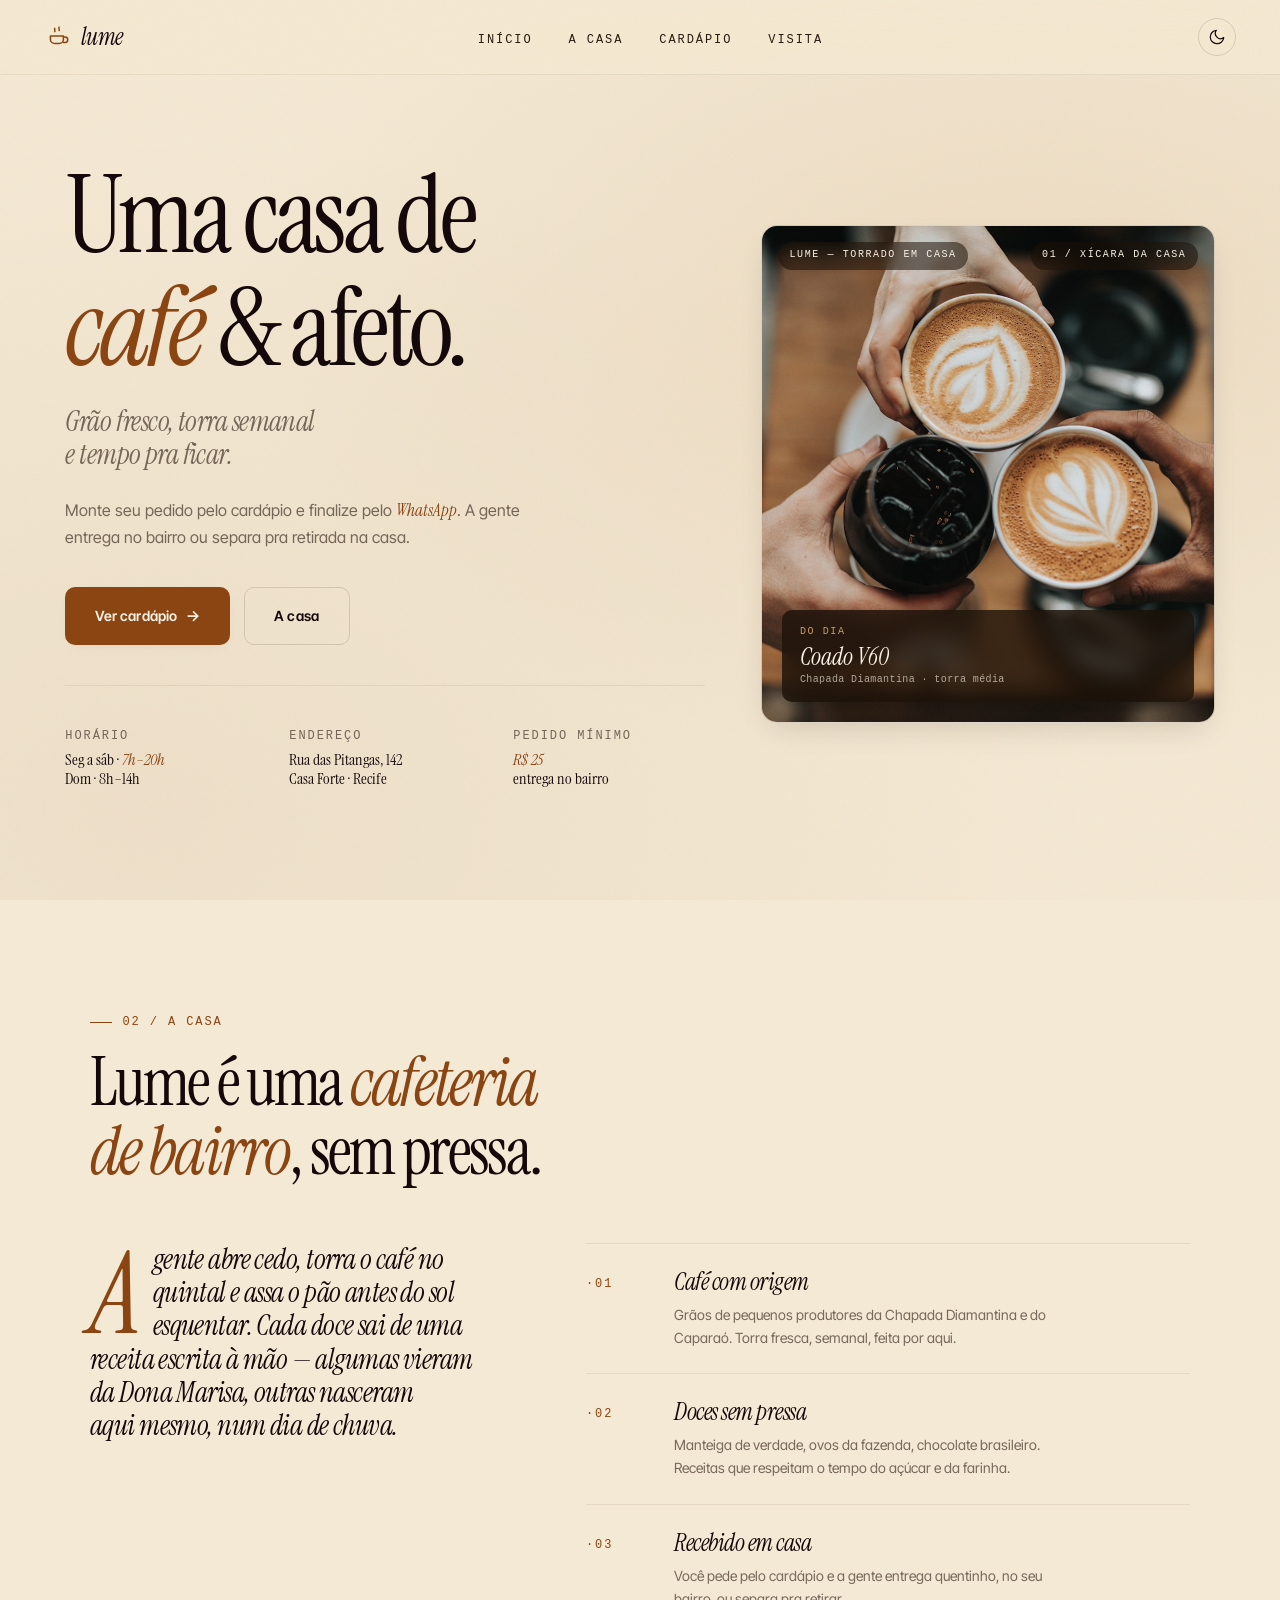
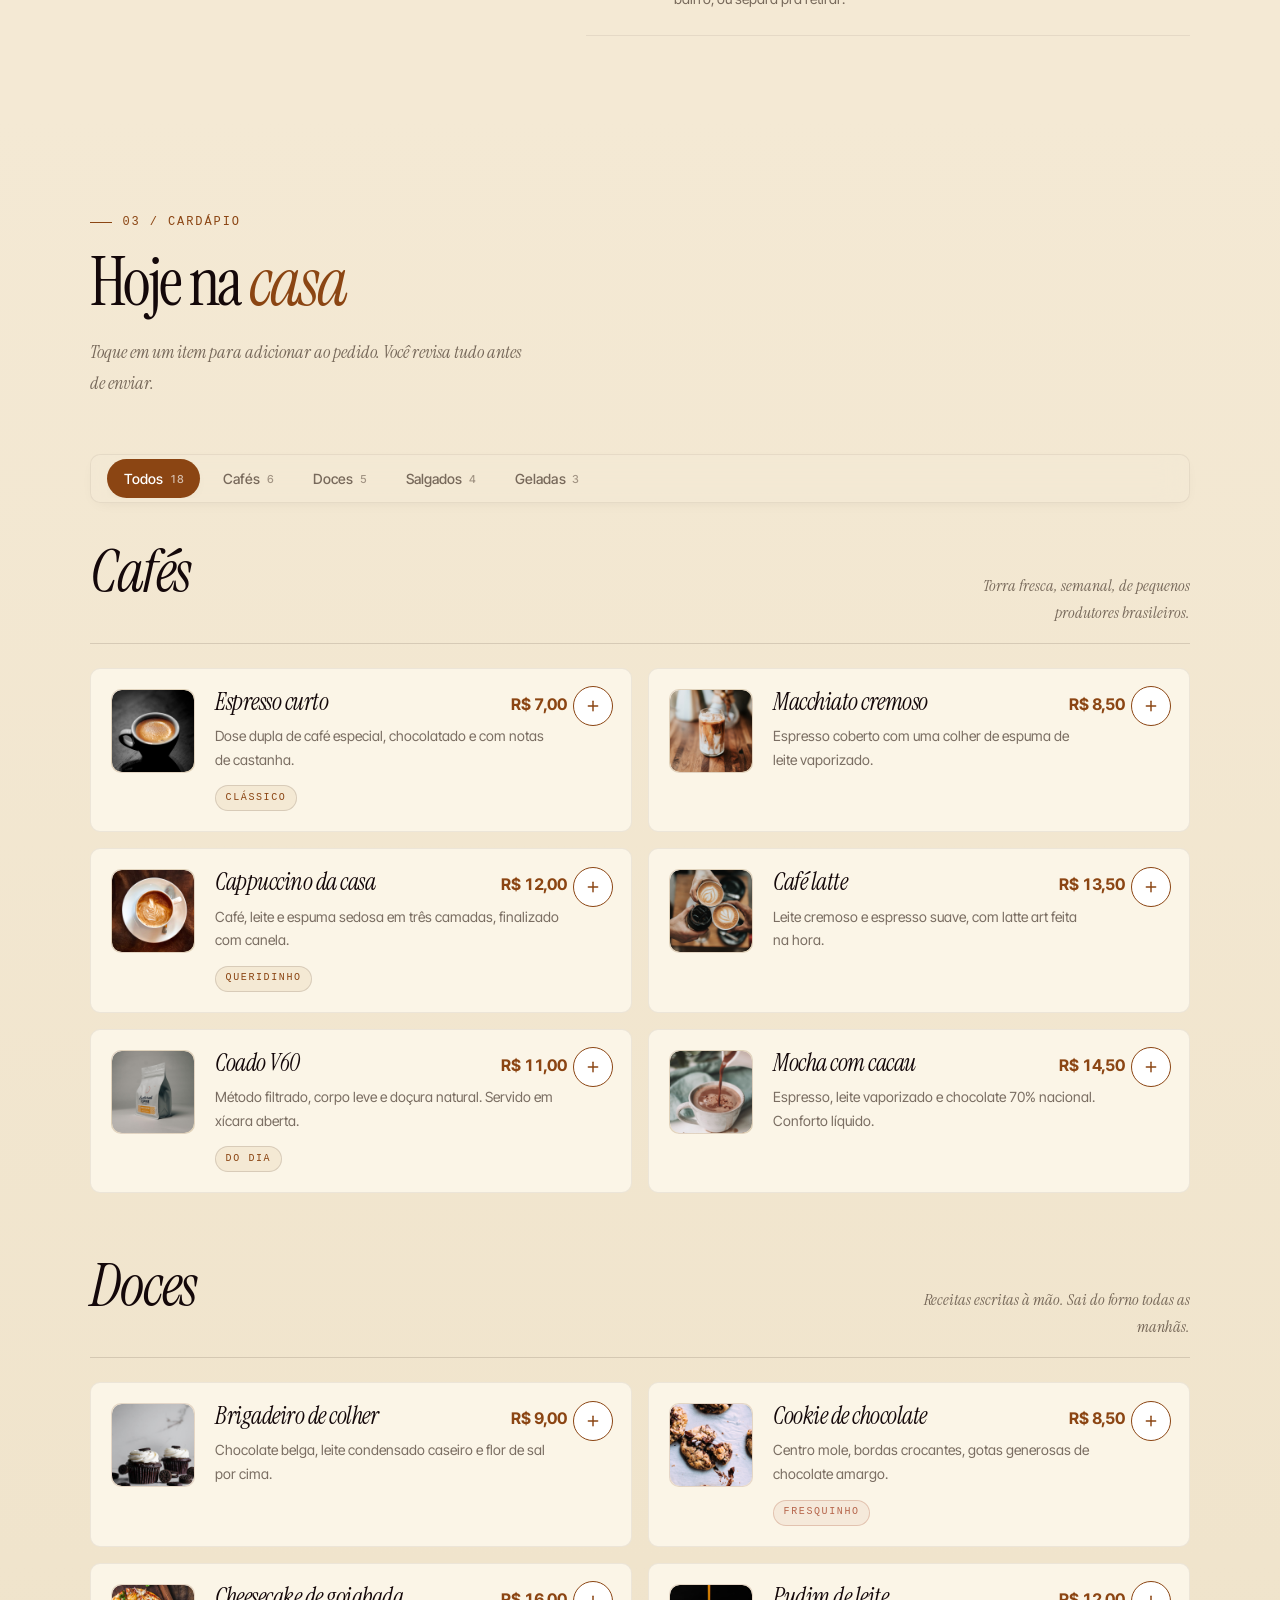
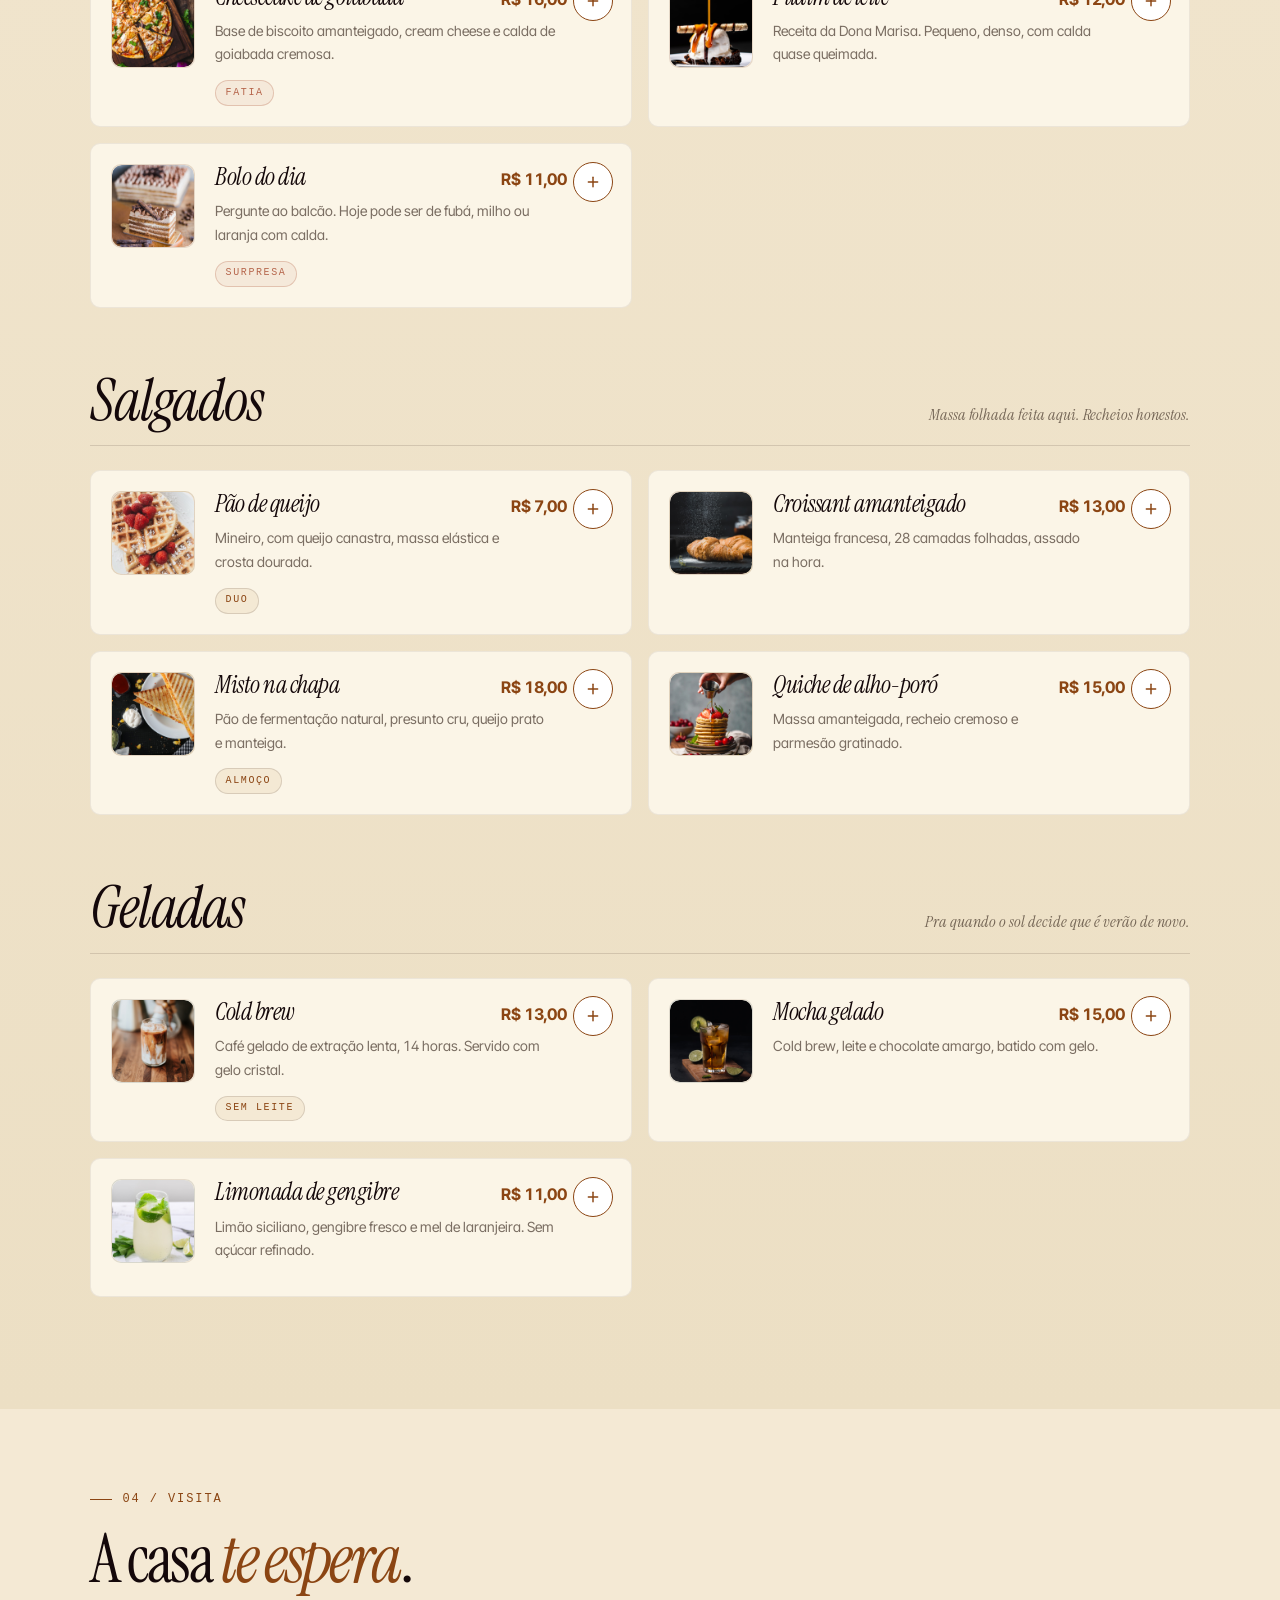
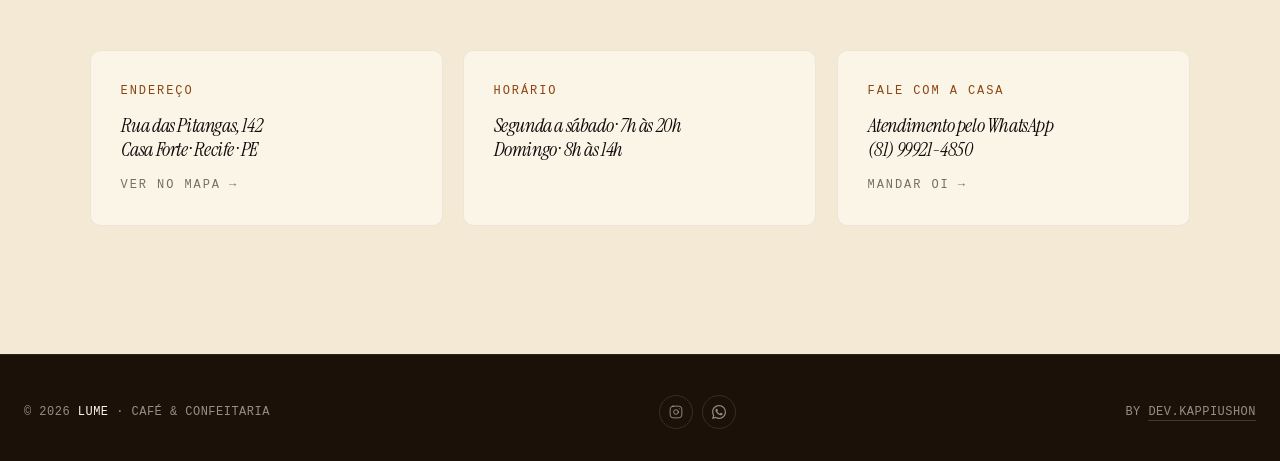
==== commit 6cb3bcf5: "adiciona marca do dev e neutraliza links sociais - footer agora linka pra montesouza.dev como "dev.K" ====
--- a/index.html
+++ b/index.html
@@ -18,6 +18,11 @@
     <meta property="og:title" content="Lume · café & confeitaria" />
     <meta property="og:description" content="Cardápio digital. Peça pelo WhatsApp em segundos." />
     <meta property="og:type" content="website" />
+    <meta property="og:site_name" content="Lume" />
+    <meta property="og:locale" content="pt_BR" />
+    <meta name="twitter:card" content="summary_large_image" />
+    <meta name="twitter:creator" content="@devkappiushon" />
+    <meta name="robots" content="index, follow" />
     <link rel="preconnect" href="https://fonts.googleapis.com" />
     <link rel="preconnect" href="https://fonts.gstatic.com" crossorigin />
     <link
@@ -241,7 +246,7 @@
             <div class="visit-card reveal">
               <span class="visit-label">Fale com a casa</span>
               <p>Atendimento pelo WhatsApp<br/>(81) 99921-4850</p>
-              <a href="https://wa.me/5581999214850" target="_blank" rel="noopener" class="link-arrow">Mandar oi <span aria-hidden="true">→</span></a>
+              <a href="#" class="link-arrow">Mandar oi <span aria-hidden="true">→</span></a>
             </div>
           </div>
         </div>
@@ -253,15 +258,15 @@
         <p>© 2026 <b>Lume</b> · café &amp; confeitaria</p>
       </div>
       <div class="footer-social">
-        <a href="https://instagram.com/lume.cafe" rel="noopener" target="_blank" aria-label="Instagram">
+        <a href="#" aria-label="Instagram">
           <svg viewBox="0 0 24 24" fill="none" stroke="currentColor" stroke-width="1.6" stroke-linecap="round" stroke-linejoin="round"><rect x="2" y="2" width="20" height="20" rx="5"/><circle cx="12" cy="12" r="4"/><line x1="17.5" y1="6.5" x2="17.51" y2="6.5"/></svg>
         </a>
-        <a href="https://wa.me/5581999214850" rel="noopener" target="_blank" aria-label="WhatsApp">
+        <a href="#" aria-label="WhatsApp">
           <svg viewBox="0 0 24 24" fill="currentColor"><path d="M17.472 14.382c-.297-.149-1.758-.867-2.03-.967-.273-.099-.471-.148-.67.15-.197.297-.767.966-.94 1.164-.173.199-.347.223-.644.075-.297-.15-1.255-.463-2.39-1.475-.883-.788-1.48-1.761-1.653-2.059-.173-.297-.018-.458.13-.606.134-.133.298-.347.446-.52.149-.174.198-.298.298-.497.099-.198.05-.371-.025-.52-.075-.149-.669-1.612-.916-2.207-.242-.579-.487-.5-.669-.51-.173-.008-.371-.01-.57-.01-.198 0-.52.074-.792.372-.272.297-1.04 1.016-1.04 2.479 0 1.462 1.065 2.875 1.213 3.074.149.198 2.096 3.2 5.077 4.487.709.306 1.262.489 1.694.625.712.227 1.36.195 1.871.118.571-.085 1.758-.719 2.006-1.413.248-.694.248-1.289.173-1.413-.074-.124-.272-.198-.57-.347m-5.421 7.403h-.004a9.87 9.87 0 01-5.031-1.378l-.361-.214-3.741.982.998-3.648-.235-.374a9.86 9.86 0 01-1.51-5.26c.001-5.45 4.436-9.884 9.888-9.884 2.64 0 5.122 1.03 6.988 2.898a9.825 9.825 0 012.893 6.994c-.003 5.45-4.437 9.884-9.885 9.884m8.413-18.297A11.815 11.815 0 0012.05 0C5.495 0 .16 5.335.157 11.892c0 2.096.547 4.142 1.588 5.945L.057 24l6.305-1.654a11.882 11.882 0 005.683 1.448h.005c6.554 0 11.89-5.335 11.893-11.893a11.821 11.821 0 00-3.48-8.413z"/></svg>
         </a>
       </div>
       <div class="footer-right">
-        <p>by montesouza.dev</p>
+        <p>by <a href="https://montesouza.dev" target="_blank" rel="noopener">dev.Kappiushon</a></p>
       </div>
     </footer>
 
--- a/assets/css/style.css
+++ b/assets/css/style.css
@@ -1452,6 +1452,14 @@
 
 .footer-left, .footer-right { margin: 0; text-transform: uppercase; }
 .footer-left b { color: #fbf5e7; font-weight: var(--weight-medium); }
+.footer-right a {
+  color: inherit;
+  text-decoration: none;
+  border-bottom: 1px solid rgba(251, 245, 231, 0.18);
+  padding-bottom: 1px;
+  transition: color 0.25s ease, border-color 0.25s ease;
+}
+.footer-right a:hover { color: #fbf5e7; border-bottom-color: rgba(251, 245, 231, 0.55); }
 
 .footer-social {
   display: flex;
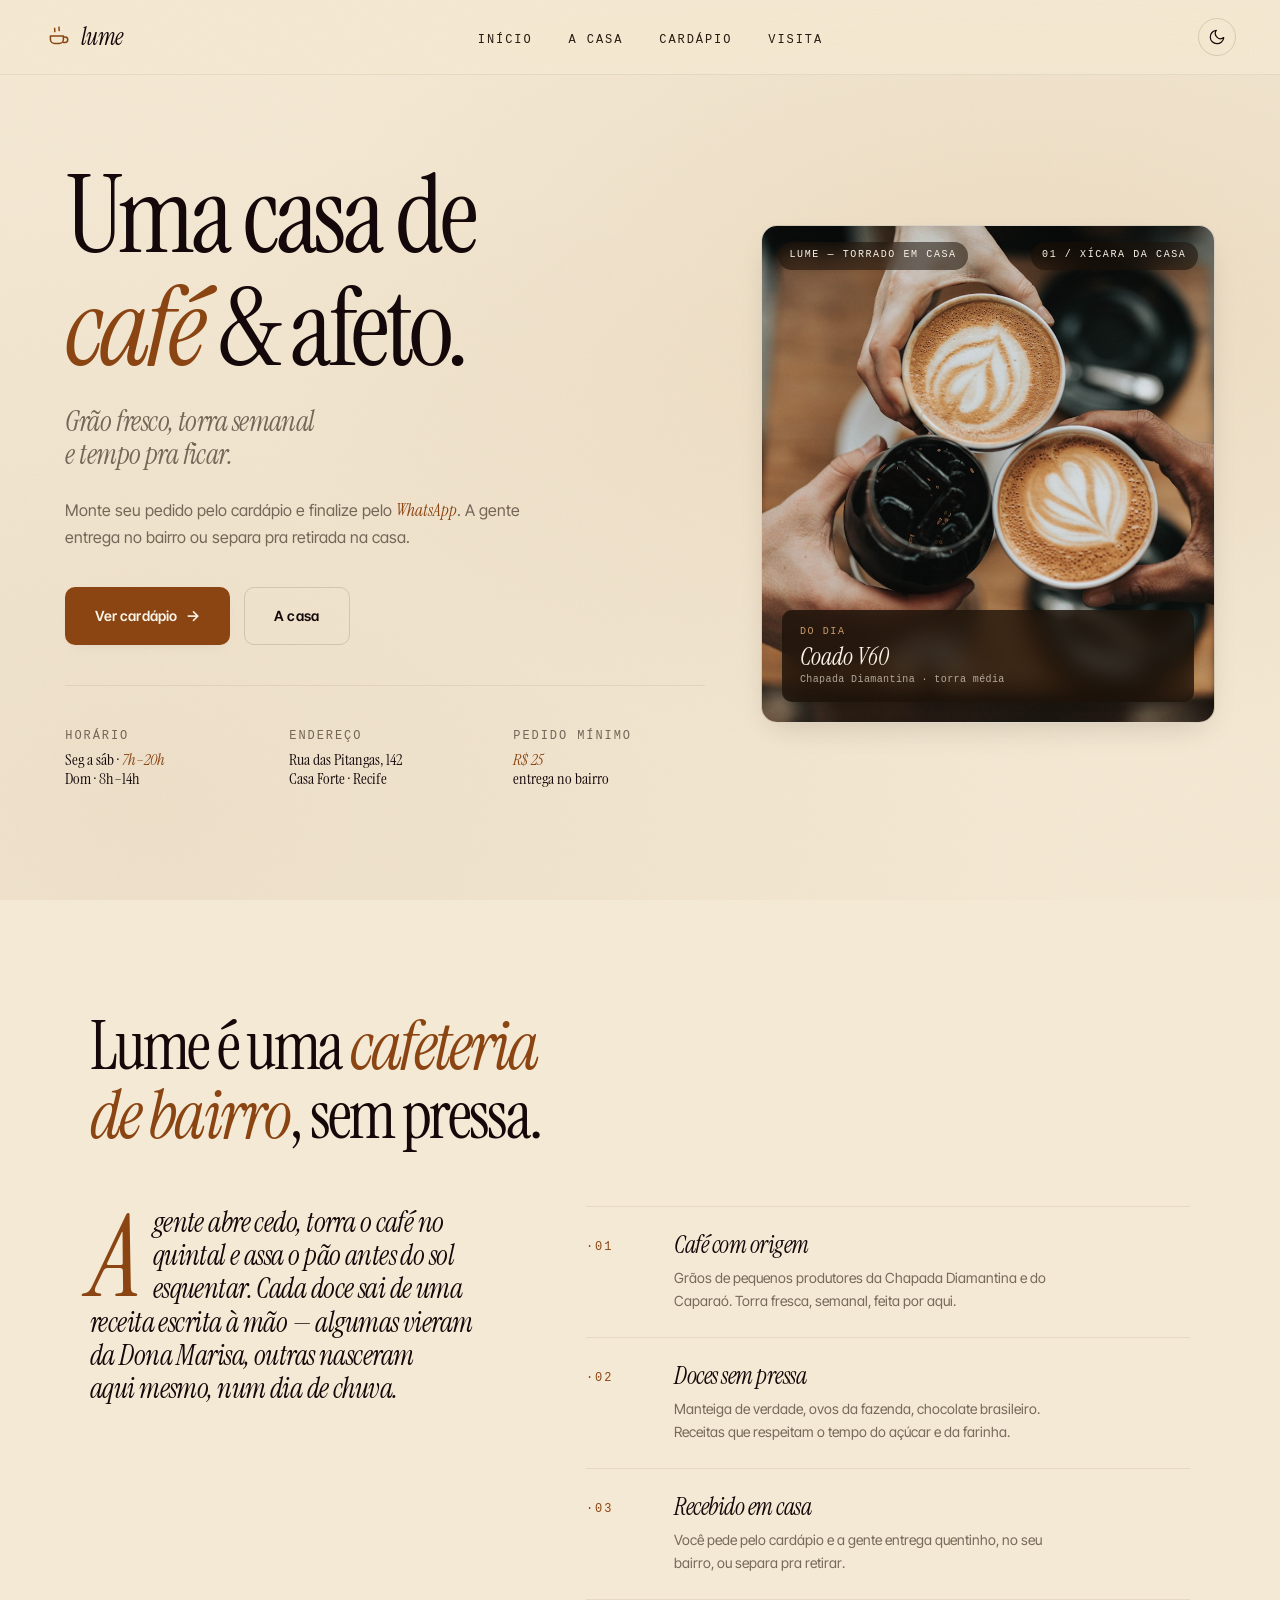
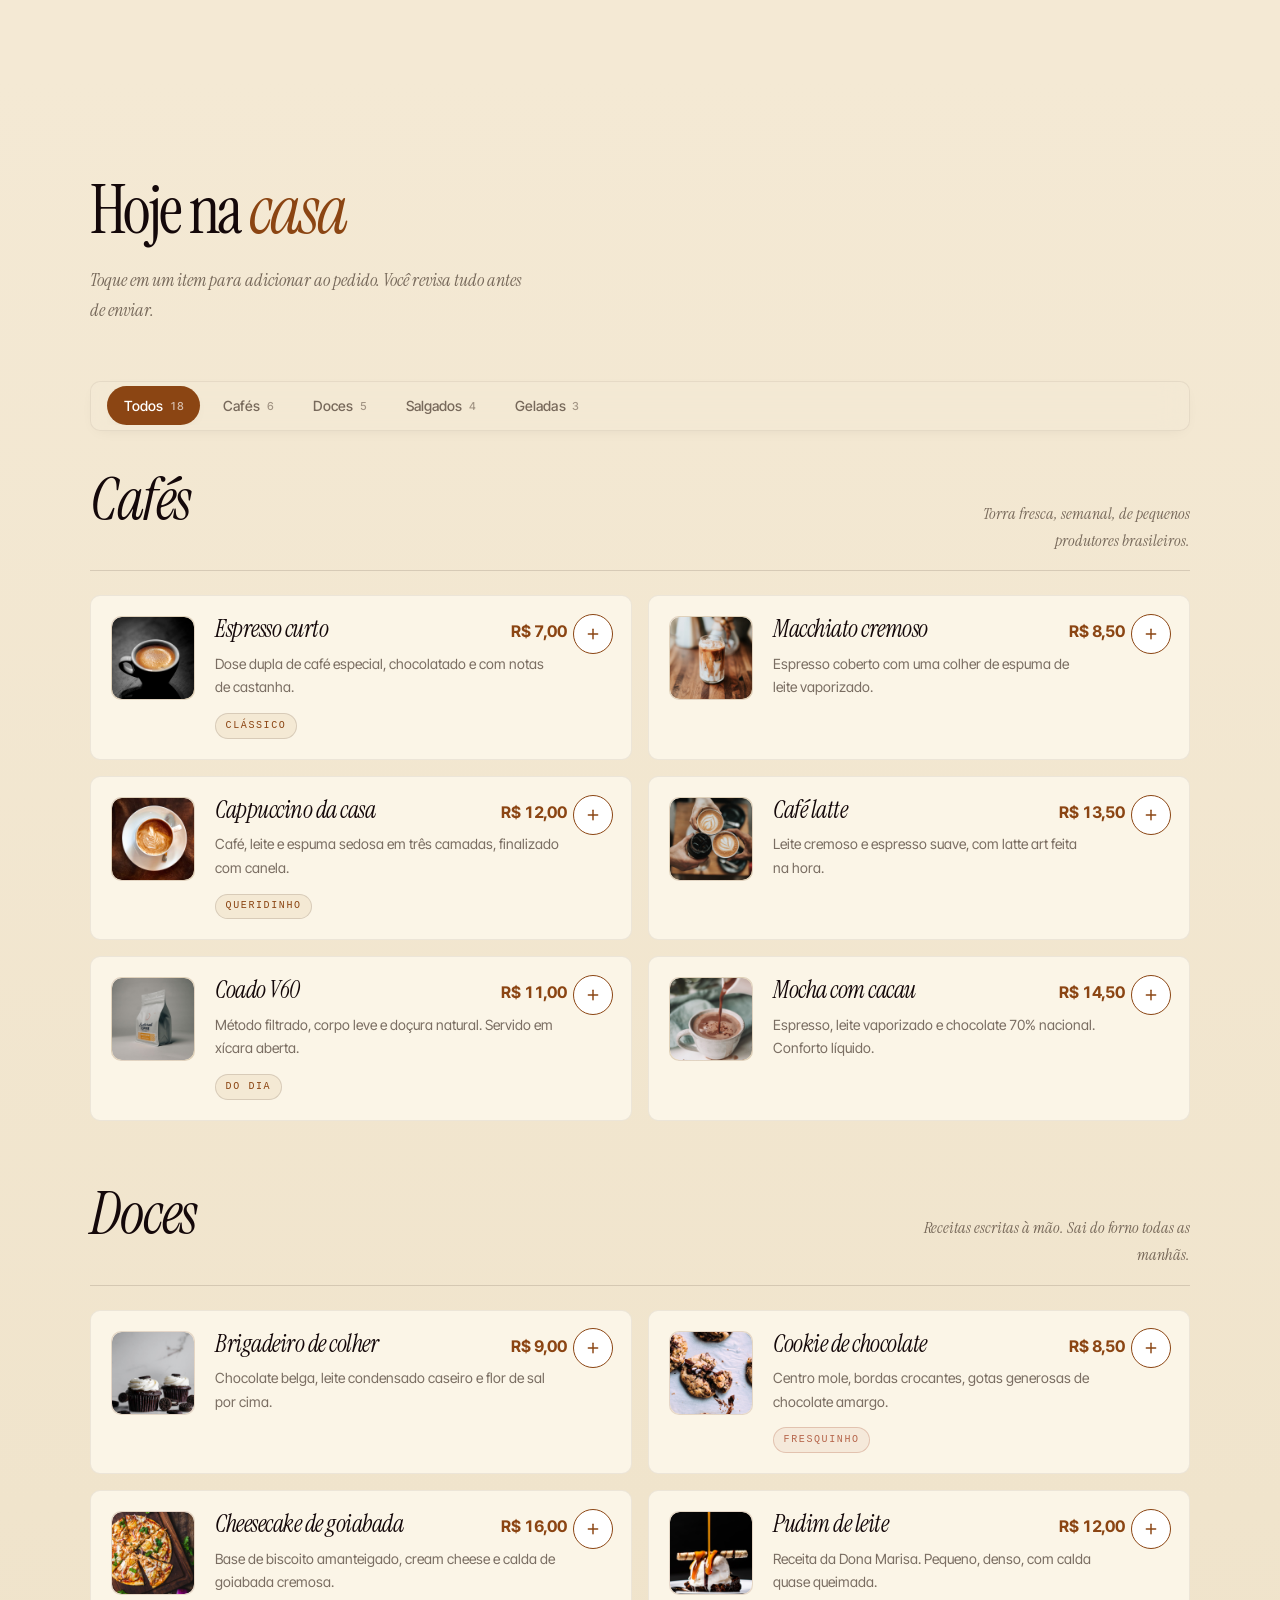
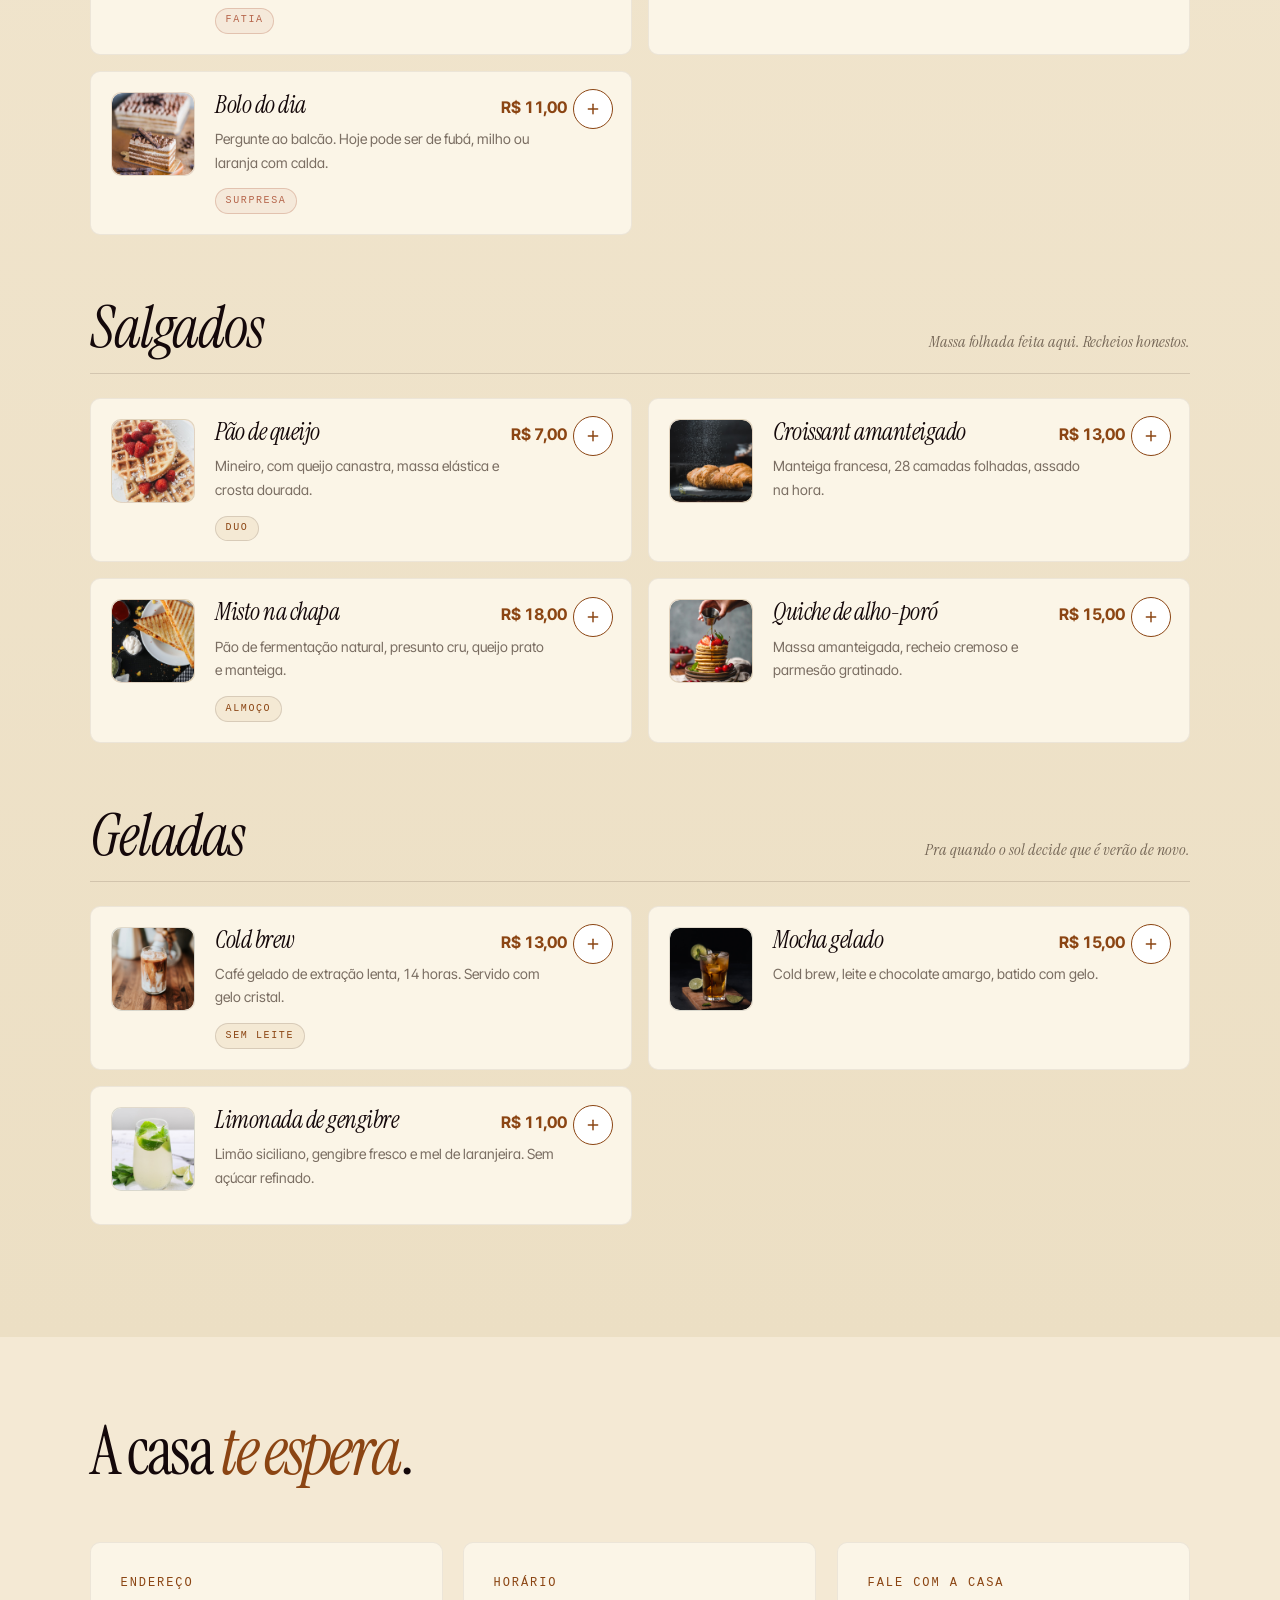
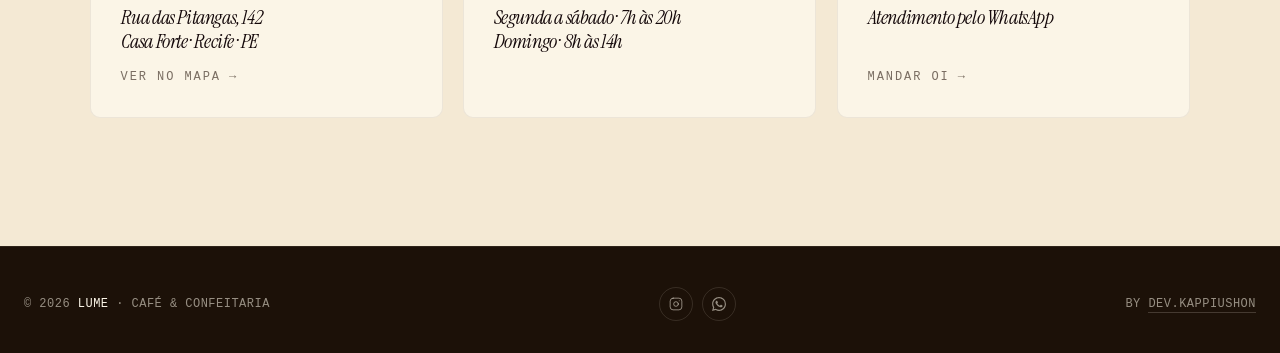
==== commit 780f8e86: "remove section-num das seções principais e neutraliza telefone - tira "02 / A casa", "03 / Cardápio"" ====
--- a/index.html
+++ b/index.html
@@ -177,7 +177,6 @@
       <section id="sobre" class="about">
         <div class="container">
           <header class="section-head reveal">
-            <span class="section-num">02 / A casa</span>
             <h2 class="section-title">Lume é uma <em>cafeteria de bairro</em>, sem pressa.</h2>
           </header>
           <div class="about-grid">
@@ -209,7 +208,6 @@
       <section id="cardapio" class="menu-section">
         <div class="container">
           <header class="section-head reveal">
-            <span class="section-num">03 / Cardápio</span>
             <h2 class="section-title">Hoje na <em>casa</em></h2>
             <p class="section-sub">Toque em um item para adicionar ao pedido. Você revisa tudo antes de enviar.</p>
           </header>
@@ -230,7 +228,6 @@
       <section id="contato" class="visit">
         <div class="container">
           <header class="section-head reveal">
-            <span class="section-num">04 / Visita</span>
             <h2 class="section-title">A casa <em>te espera</em>.</h2>
           </header>
           <div class="visit-grid">
@@ -245,7 +242,7 @@
             </div>
             <div class="visit-card reveal">
               <span class="visit-label">Fale com a casa</span>
-              <p>Atendimento pelo WhatsApp<br/>(81) 99921-4850</p>
+              <p>Atendimento pelo WhatsApp</p>
               <a href="#" class="link-arrow">Mandar oi <span aria-hidden="true">→</span></a>
             </div>
           </div>
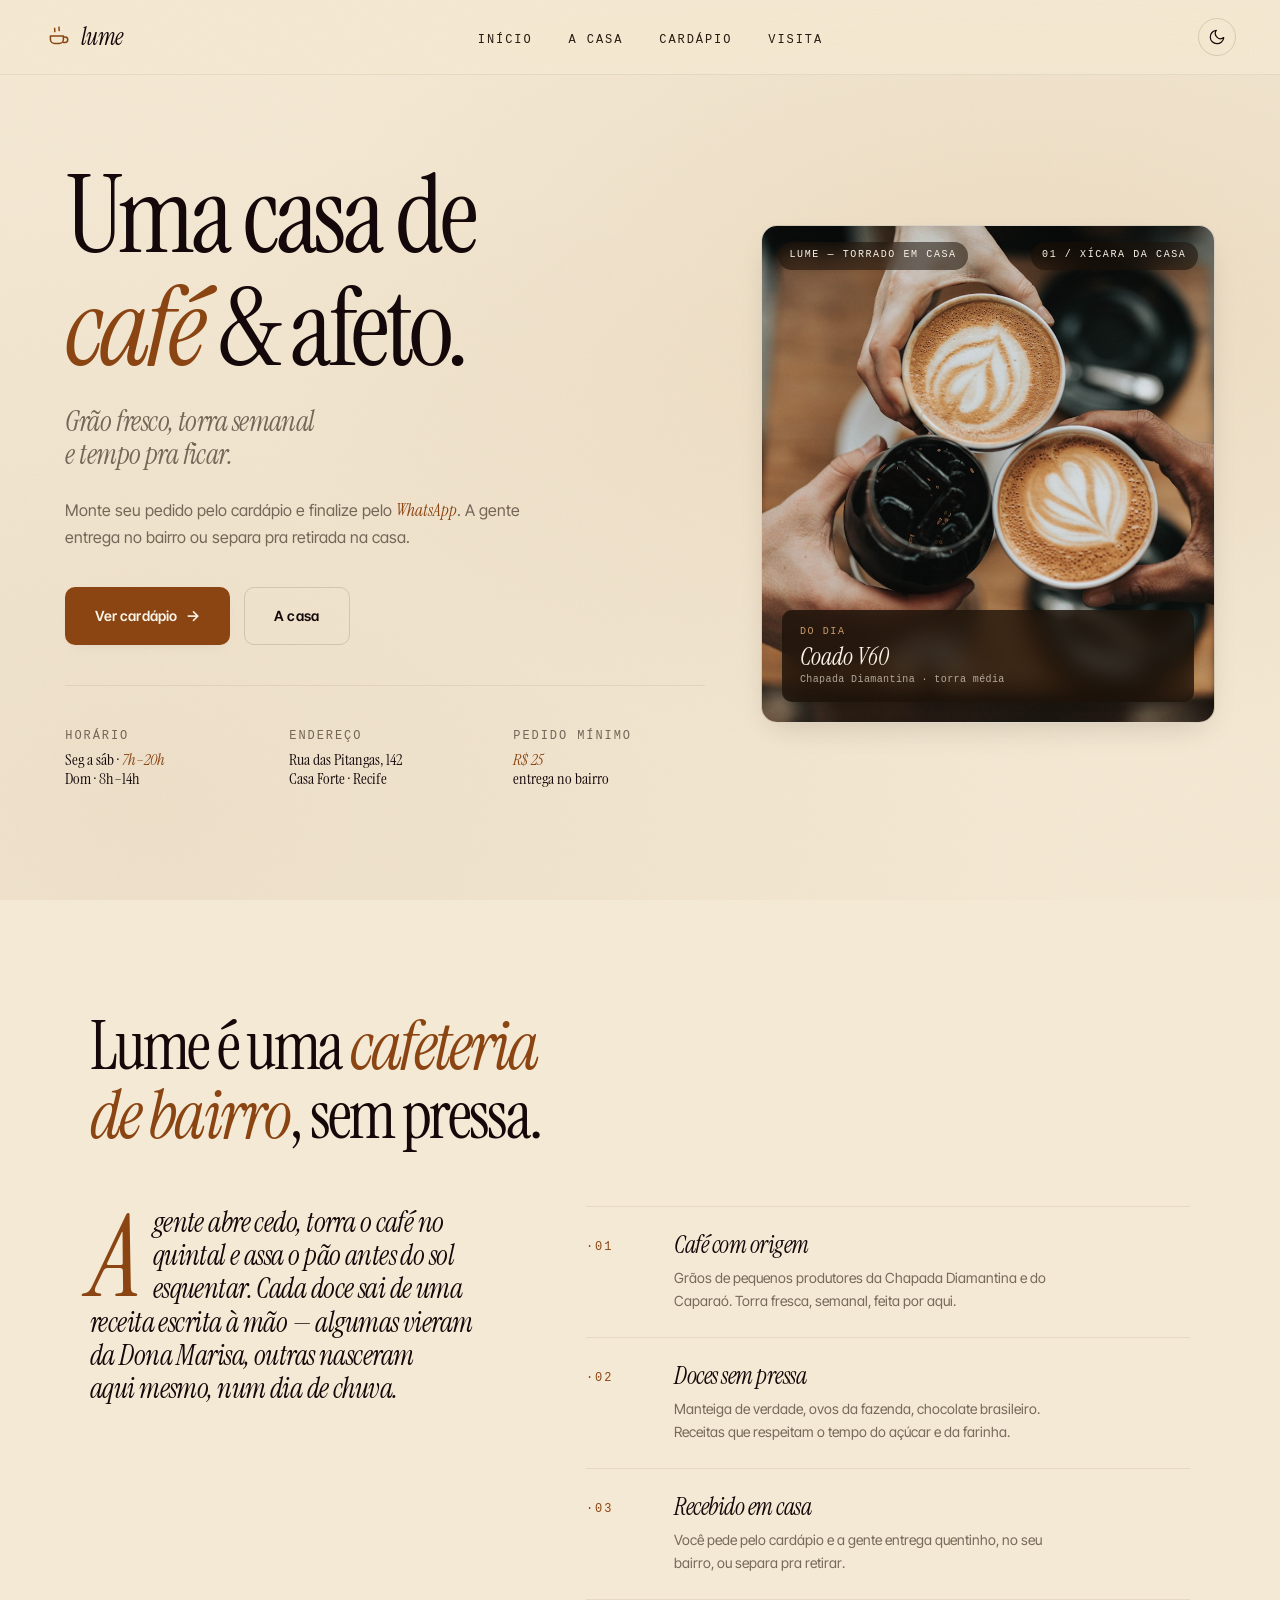
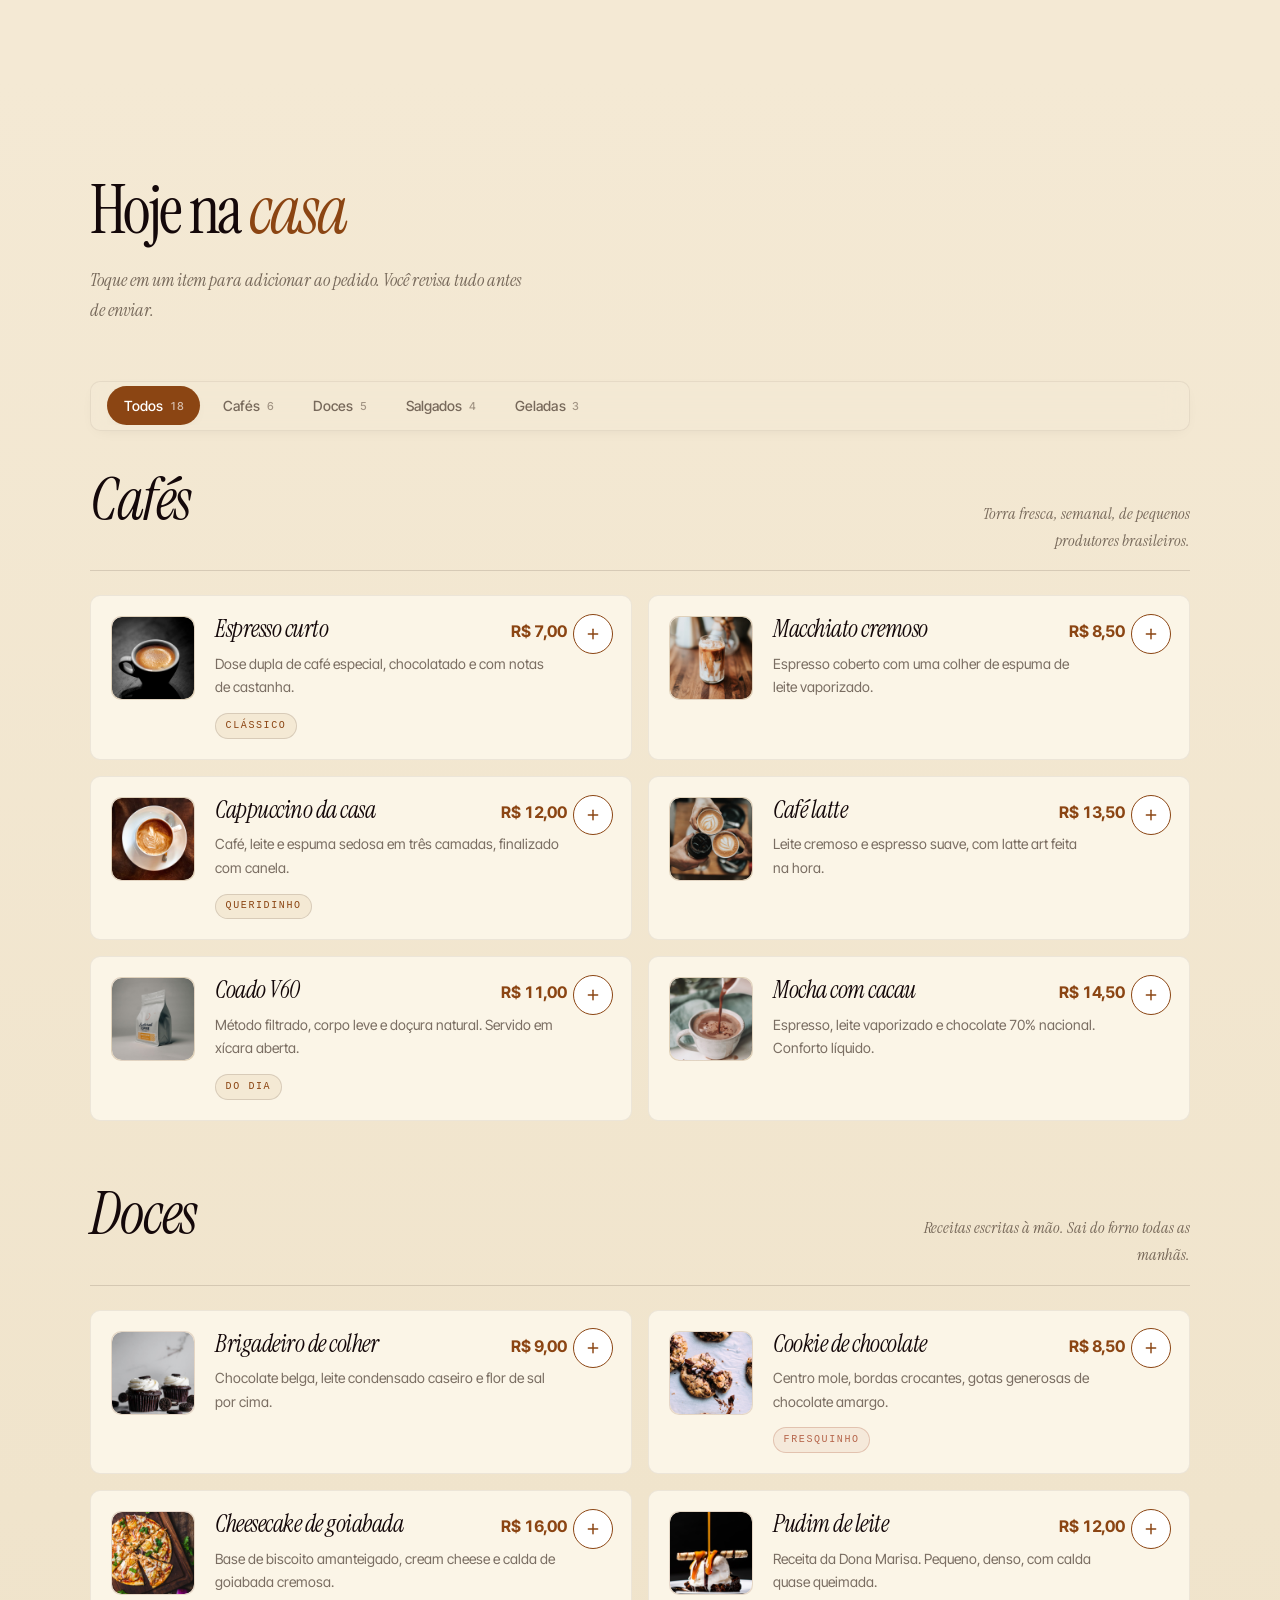
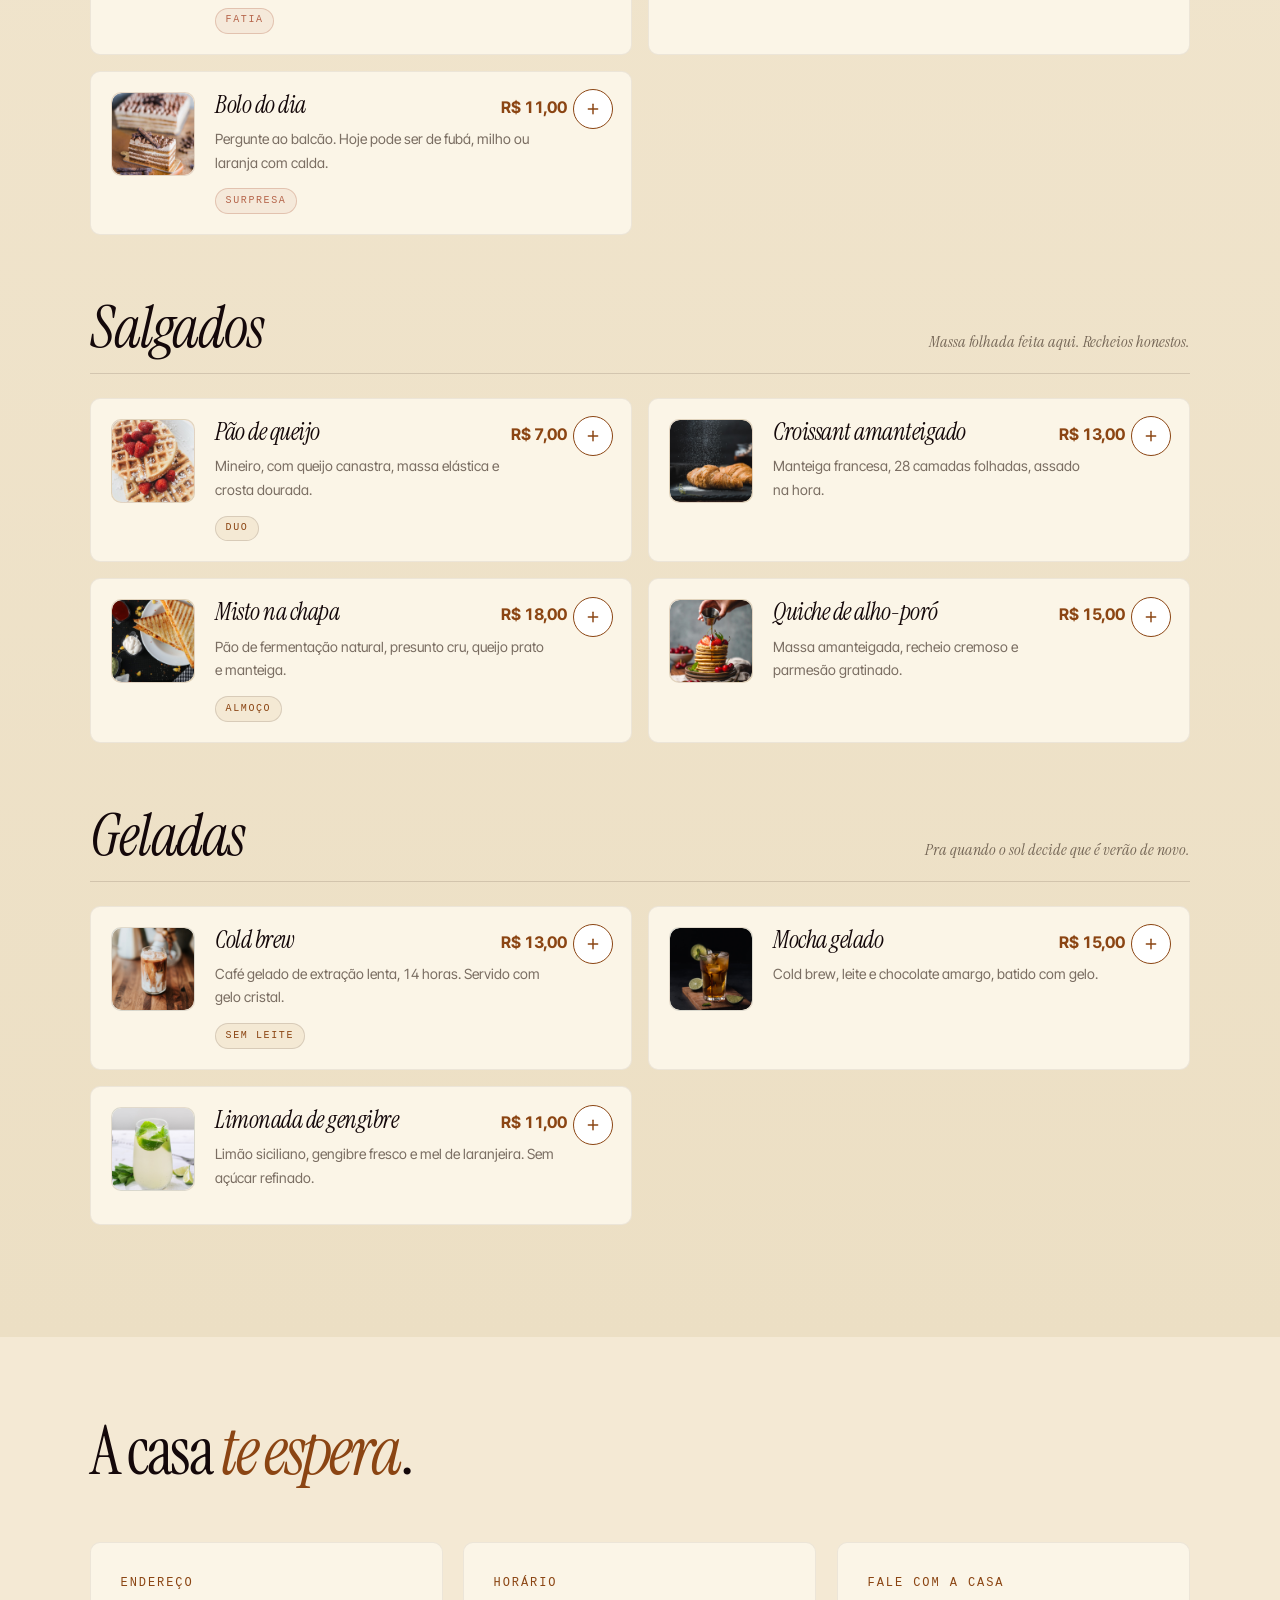
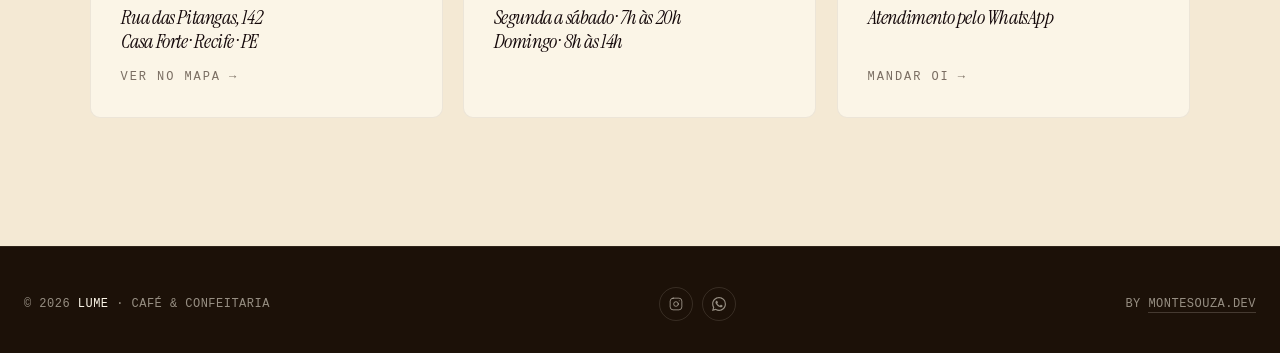
==== commit 629cb904: "ajusta texto do crédito do footer pra montesouza.dev Para casar com o crédito do portfólio. O href c" ====
--- a/index.html
+++ b/index.html
@@ -263,7 +263,7 @@
         </a>
       </div>
       <div class="footer-right">
-        <p>by <a href="https://montesouza.dev" target="_blank" rel="noopener">dev.Kappiushon</a></p>
+        <p>by <a href="https://montesouza.dev" target="_blank" rel="noopener">montesouza.dev</a></p>
       </div>
     </footer>
 
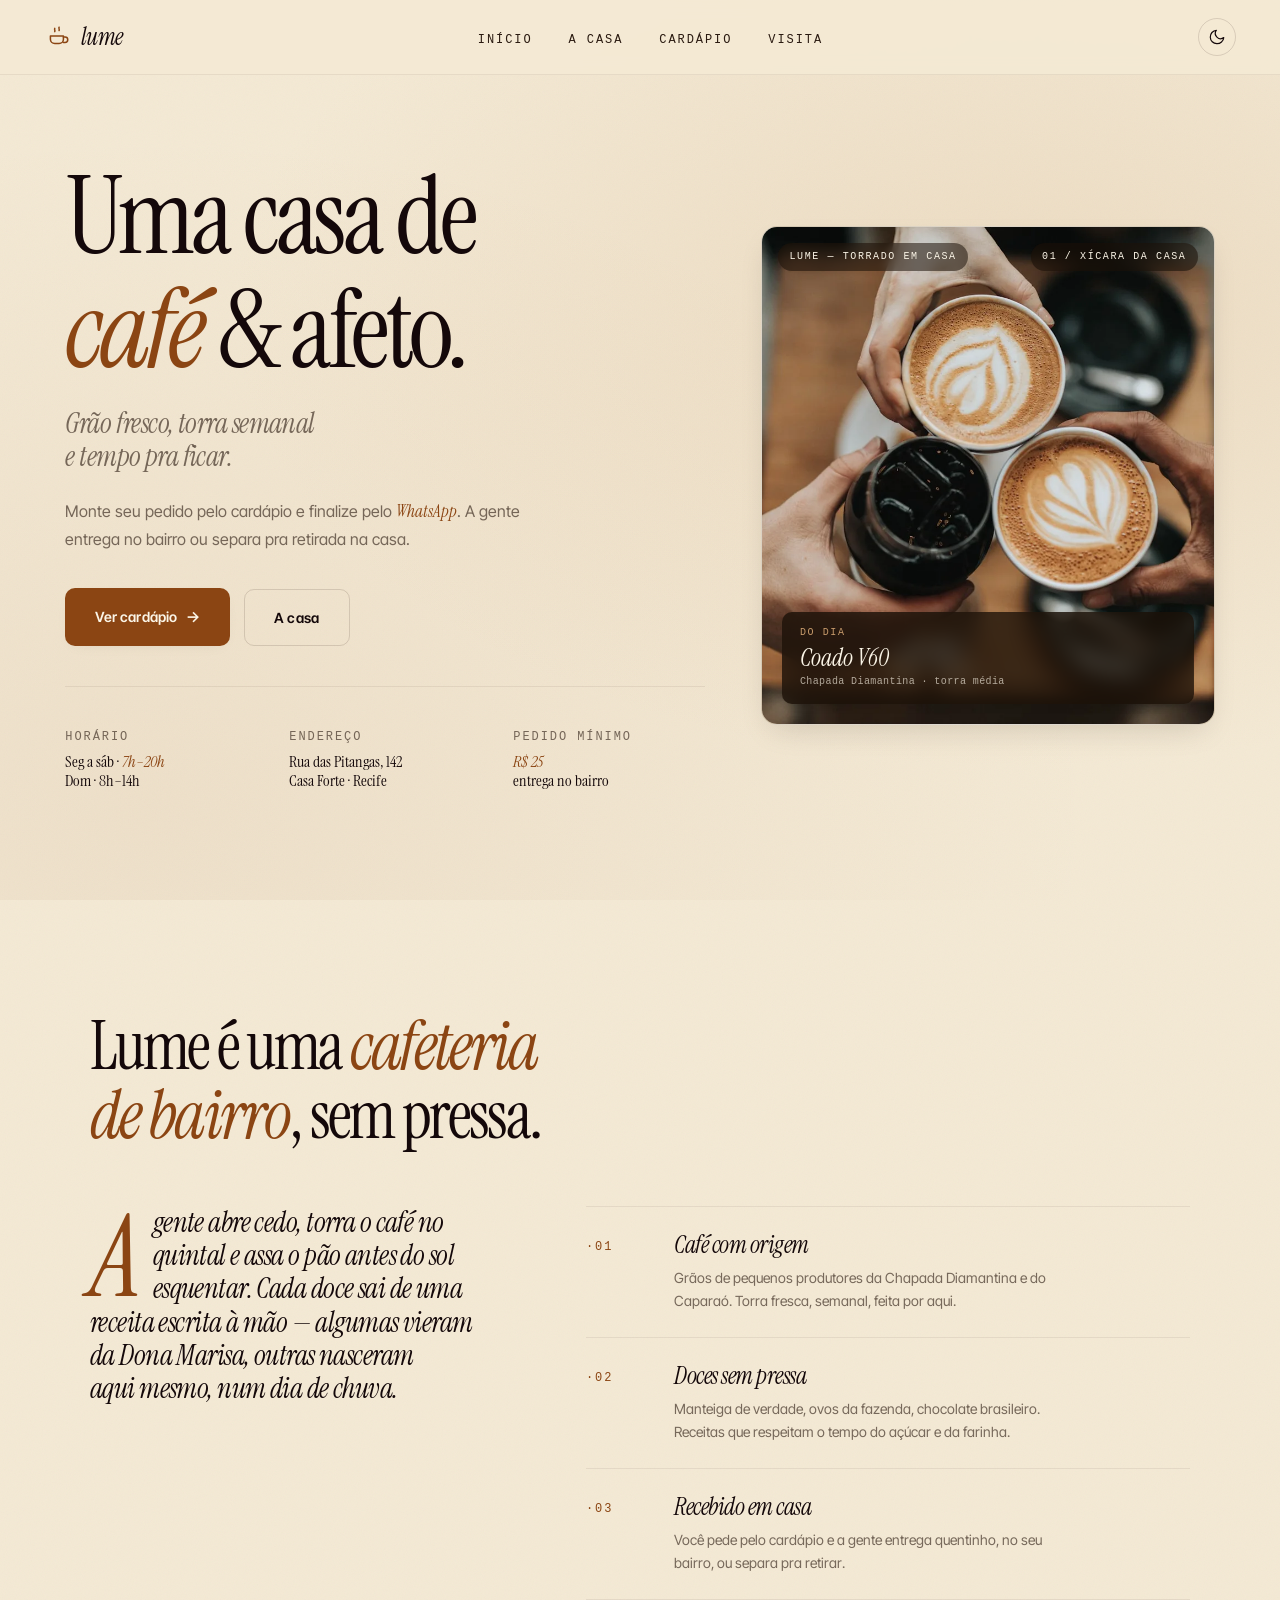
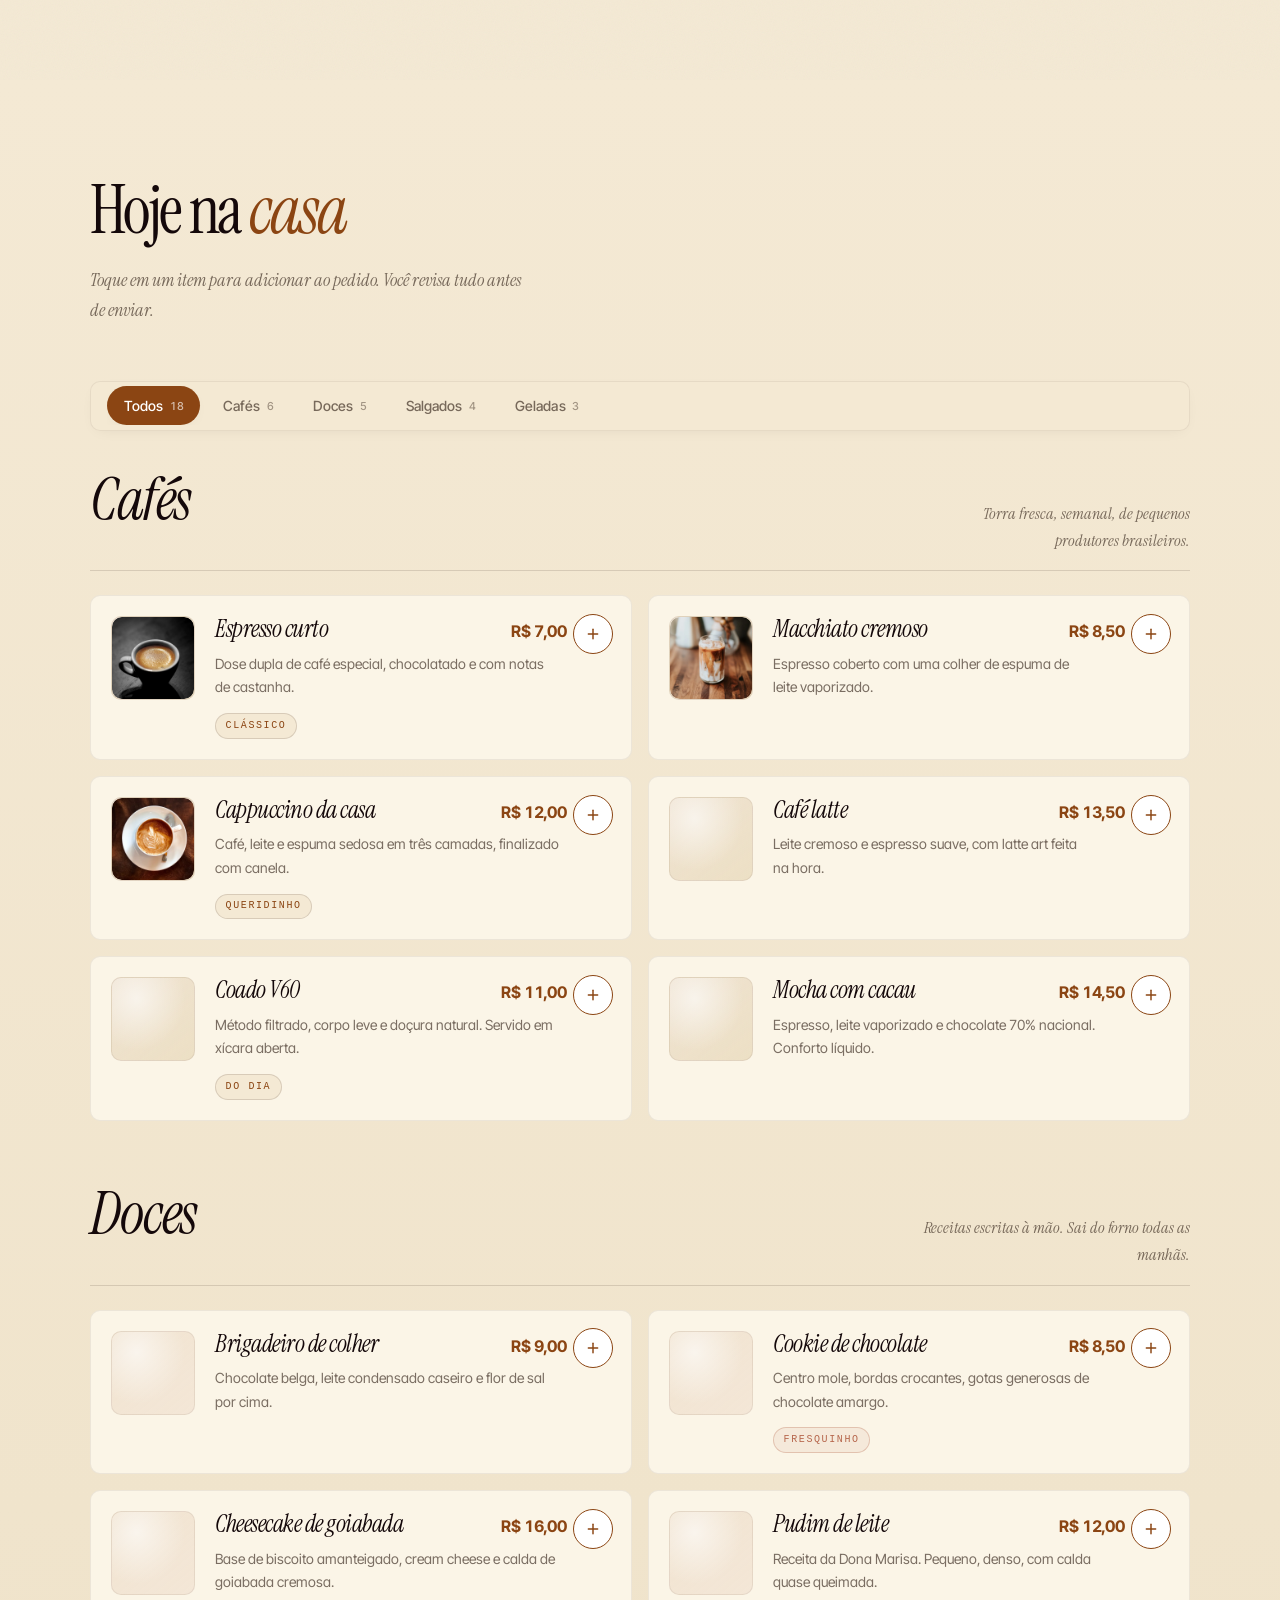
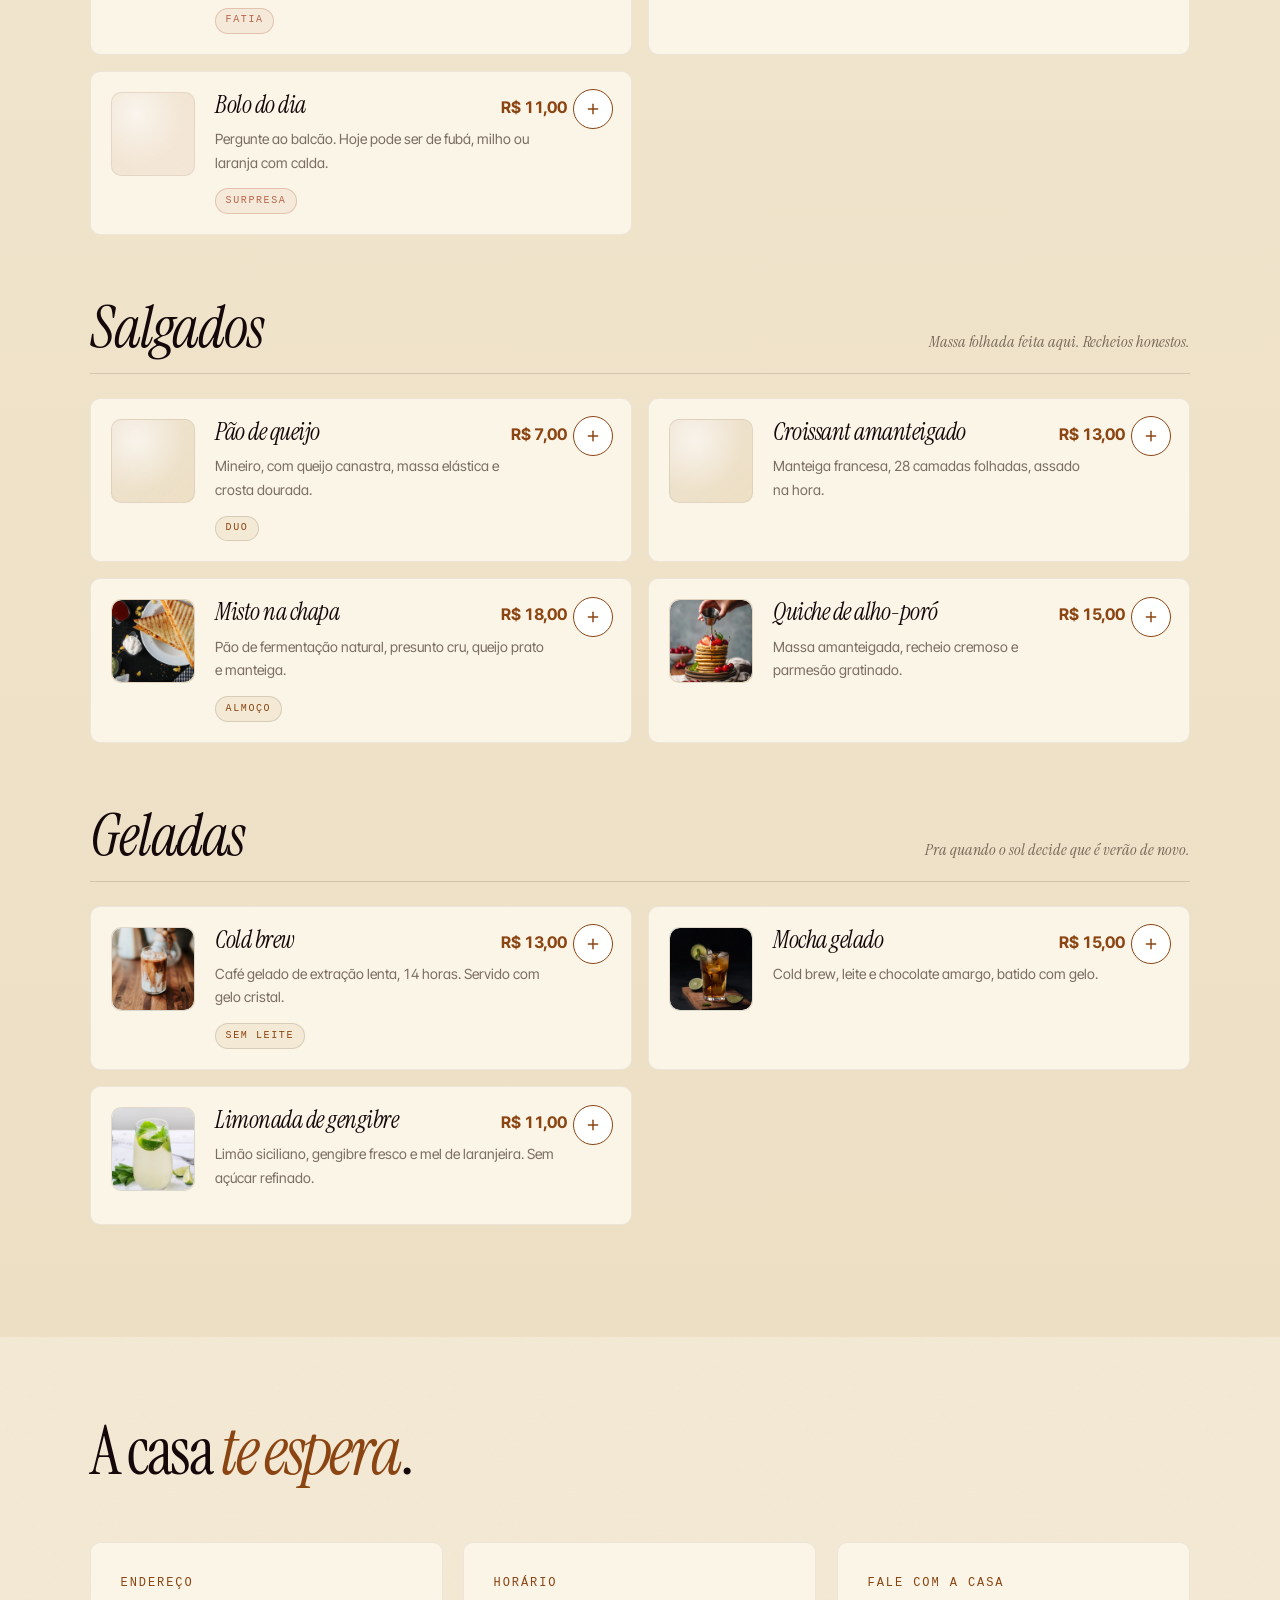
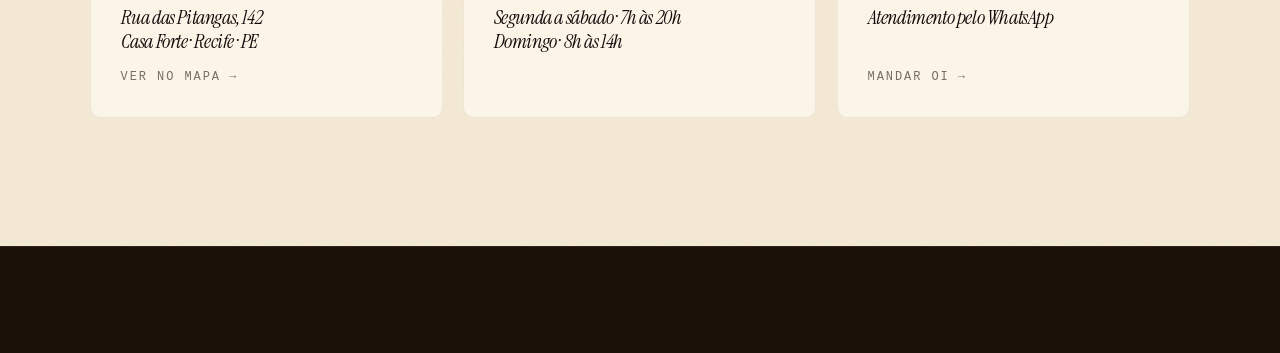
==== commit a63262a0: "transformei as imagens em webp para otimização" ====
--- a/index.html
+++ b/index.html
@@ -23,6 +23,7 @@
     <meta name="twitter:card" content="summary_large_image" />
     <meta name="twitter:creator" content="@devkappiushon" />
     <meta name="robots" content="index, follow" />
+    <link rel="preload" as="image" href="assets/images/hero/coffee.webp" type="image/webp" fetchpriority="high" />
     <link rel="preconnect" href="https://fonts.googleapis.com" />
     <link rel="preconnect" href="https://fonts.gstatic.com" crossorigin />
     <link
@@ -157,11 +158,14 @@
 
             <aside class="hero-art" aria-hidden="true">
               <div class="hero-art-frame">
-                <img class="hero-art-photo"
-                     src="assets/images/hero/coffee.jpg"
-                     alt=""
-                     loading="eager"
-                     decoding="async" />
+                <picture>
+                  <source srcset="assets/images/hero/coffee.webp" type="image/webp" />
+                  <img class="hero-art-photo"
+                       src="assets/images/hero/coffee.jpg"
+                       alt=""
+                       loading="eager"
+                       decoding="async" />
+                </picture>
                 <div class="hero-art-tag">
                   <span class="hero-art-tag-eyebrow">do dia</span>
                   <span class="hero-art-tag-name">Coado V60</span>
--- a/assets/css/style.css
+++ b/assets/css/style.css
@@ -73,9 +73,9 @@
   --shadow-deep:   0 24px 56px -20px rgba(28, 17, 8, 0.28);
 
   /* Theme-aware translucent layers (precisam ser swappados no dark) */
-  --color-header-bg:     rgba(244, 233, 212, 0.82);
+  --color-header-bg:     rgba(244, 233, 212, 0.94);
   --color-nav-mobile-bg: rgba(244, 233, 212, 0.98);
-  --color-tabs-bg:       rgba(244, 233, 212, 0.92);
+  --color-tabs-bg:       rgba(244, 233, 212, 0.98);
 
   /* Radius */
   --radius-sm: 6px;
@@ -118,9 +118,9 @@
   --shadow-medium: 0 12px 32px -12px rgba(0, 0, 0, 0.65);
   --shadow-deep:   0 24px 56px -20px rgba(0, 0, 0, 0.75);
 
-  --color-header-bg:     rgba(28, 17, 8, 0.78);
+  --color-header-bg:     rgba(28, 17, 8, 0.94);
   --color-nav-mobile-bg: rgba(28, 17, 8, 0.98);
-  --color-tabs-bg:       rgba(28, 17, 8, 0.88);
+  --color-tabs-bg:       rgba(28, 17, 8, 0.97);
 }
 
 /* Transição suave ao trocar de tema (apenas em propriedades-chave, não em tudo). */
@@ -143,26 +143,15 @@
   line-height: var(--leading-relaxed);
   -webkit-font-smoothing: antialiased;
   -moz-osx-font-smoothing: grayscale;
-  text-rendering: optimizeLegibility;
   font-feature-settings: 'cv11', 'ss01';
   background-color: var(--color-bg);
+  background-image: url("data:image/svg+xml,%3Csvg xmlns='http://www.w3.org/2000/svg' width='400' height='400'%3E%3Cfilter id='n'%3E%3CfeTurbulence type='fractalNoise' baseFrequency='0.92' numOctaves='3' stitchTiles='stitch'/%3E%3C/filter%3E%3Crect width='400' height='400' filter='url(%23n)' opacity='0.045'/%3E%3C/svg%3E");
+  background-attachment: scroll;
   color: var(--color-text);
   display: flex;
   flex-direction: column;
   overflow-x: hidden;
   font-variant-numeric: tabular-nums;
-}
-
-/* Grain bem sutil — vibe papel artesanal */
-body::after {
-  content: '';
-  position: fixed;
-  inset: 0;
-  background-image: url("data:image/svg+xml,%3Csvg xmlns='http://www.w3.org/2000/svg' width='400' height='400'%3E%3Cfilter id='n'%3E%3CfeTurbulence type='fractalNoise' baseFrequency='0.92' numOctaves='3' stitchTiles='stitch'/%3E%3C/filter%3E%3Crect width='400' height='400' filter='url(%23n)' opacity='1'/%3E%3C/svg%3E");
-  opacity: 0.045;
-  pointer-events: none;
-  z-index: 9999;
-  mix-blend-mode: multiply;
 }
 
 section[id], main[id] { scroll-margin-top: 5rem; }
@@ -236,8 +225,8 @@
 /* ── Header ─────────────────────────────── */
 .header {
   background-color: var(--color-header-bg);
-  backdrop-filter: blur(18px) saturate(140%);
-  -webkit-backdrop-filter: blur(18px) saturate(140%);
+  backdrop-filter: blur(8px);
+  -webkit-backdrop-filter: blur(8px);
   color: var(--color-heading);
   padding: 1.05rem 0;
   position: fixed;
@@ -441,7 +430,7 @@
   min-height: 100vh;
   display: flex;
   align-items: center;
-  padding: 8rem 0 5rem;
+  padding: clamp(5rem, 10vw, 8rem) 0 clamp(3rem, 6vw, 5rem);
   overflow: hidden;
 }
 
@@ -970,8 +959,6 @@
   margin: 0 auto 2.5rem;
   max-width: 1100px;
   background: var(--color-tabs-bg);
-  backdrop-filter: blur(14px);
-  -webkit-backdrop-filter: blur(14px);
   border-radius: var(--radius);
   padding: 0.25rem 1rem;
   border: 1px solid var(--color-border-soft);
@@ -2576,3 +2563,26 @@
   .cart-fab-label { display: none; }
   .footer { flex-direction: column; align-items: flex-start; gap: 0.75rem; }
 }
+
+/* ── Perf: pula pintura/layout de seções fora da viewport (Chromium/Edge).
+   Mantemos fora seções com links âncora (.about, .menu-section, .visit) porque
+   content-visibility + scrollIntoView causa offset errado no salto da âncora. */
+.footer {
+  content-visibility: auto;
+  contain-intrinsic-size: 1px 480px;
+}
+
+/* ── Perf: backdrop-filter custa GPU em mobile / Edge.
+   Sólido em telas pequenas; desktop mantém o vidro fosco. */
+@media (max-width: 768px) {
+  .header,
+  .navbar,
+  .cart-drawer,
+  .checkout-modal,
+  .checkout-modal-content,
+  .item-tag,
+  .related-card {
+    backdrop-filter: none;
+    -webkit-backdrop-filter: none;
+  }
+}
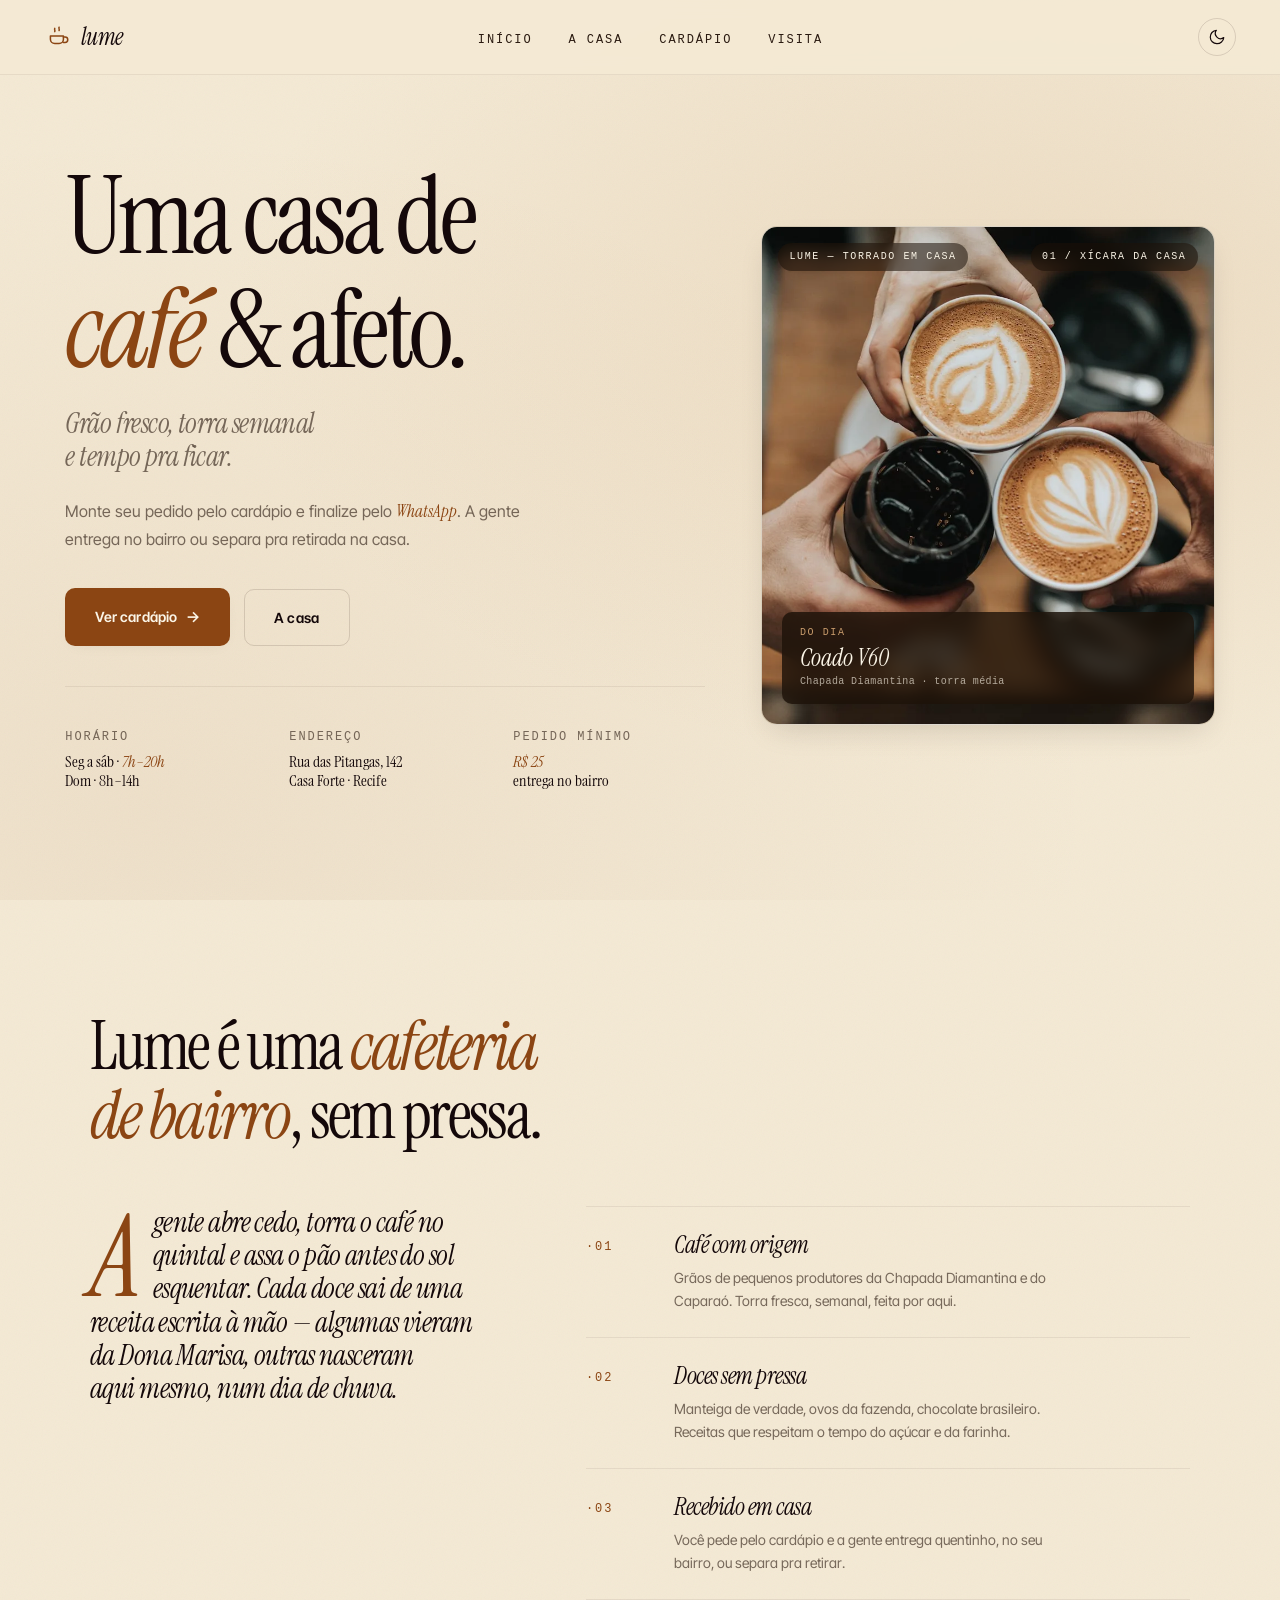
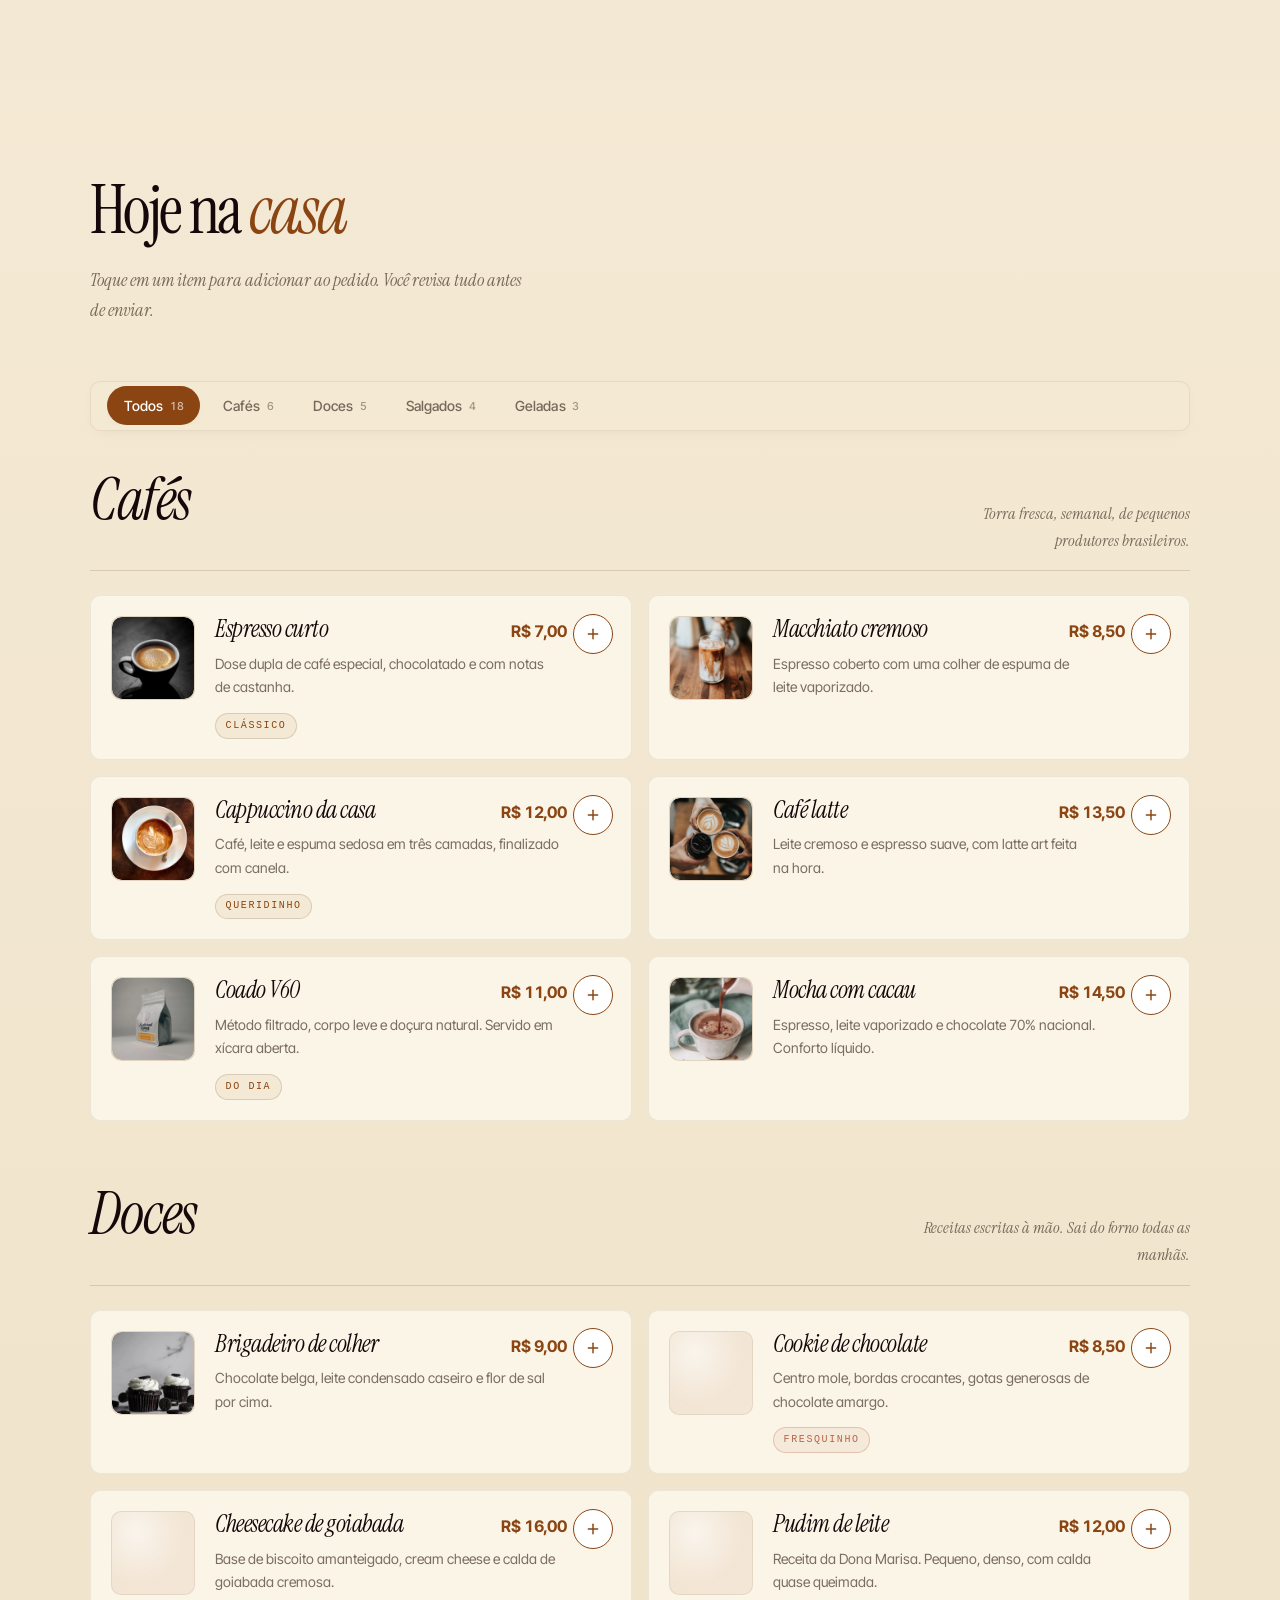
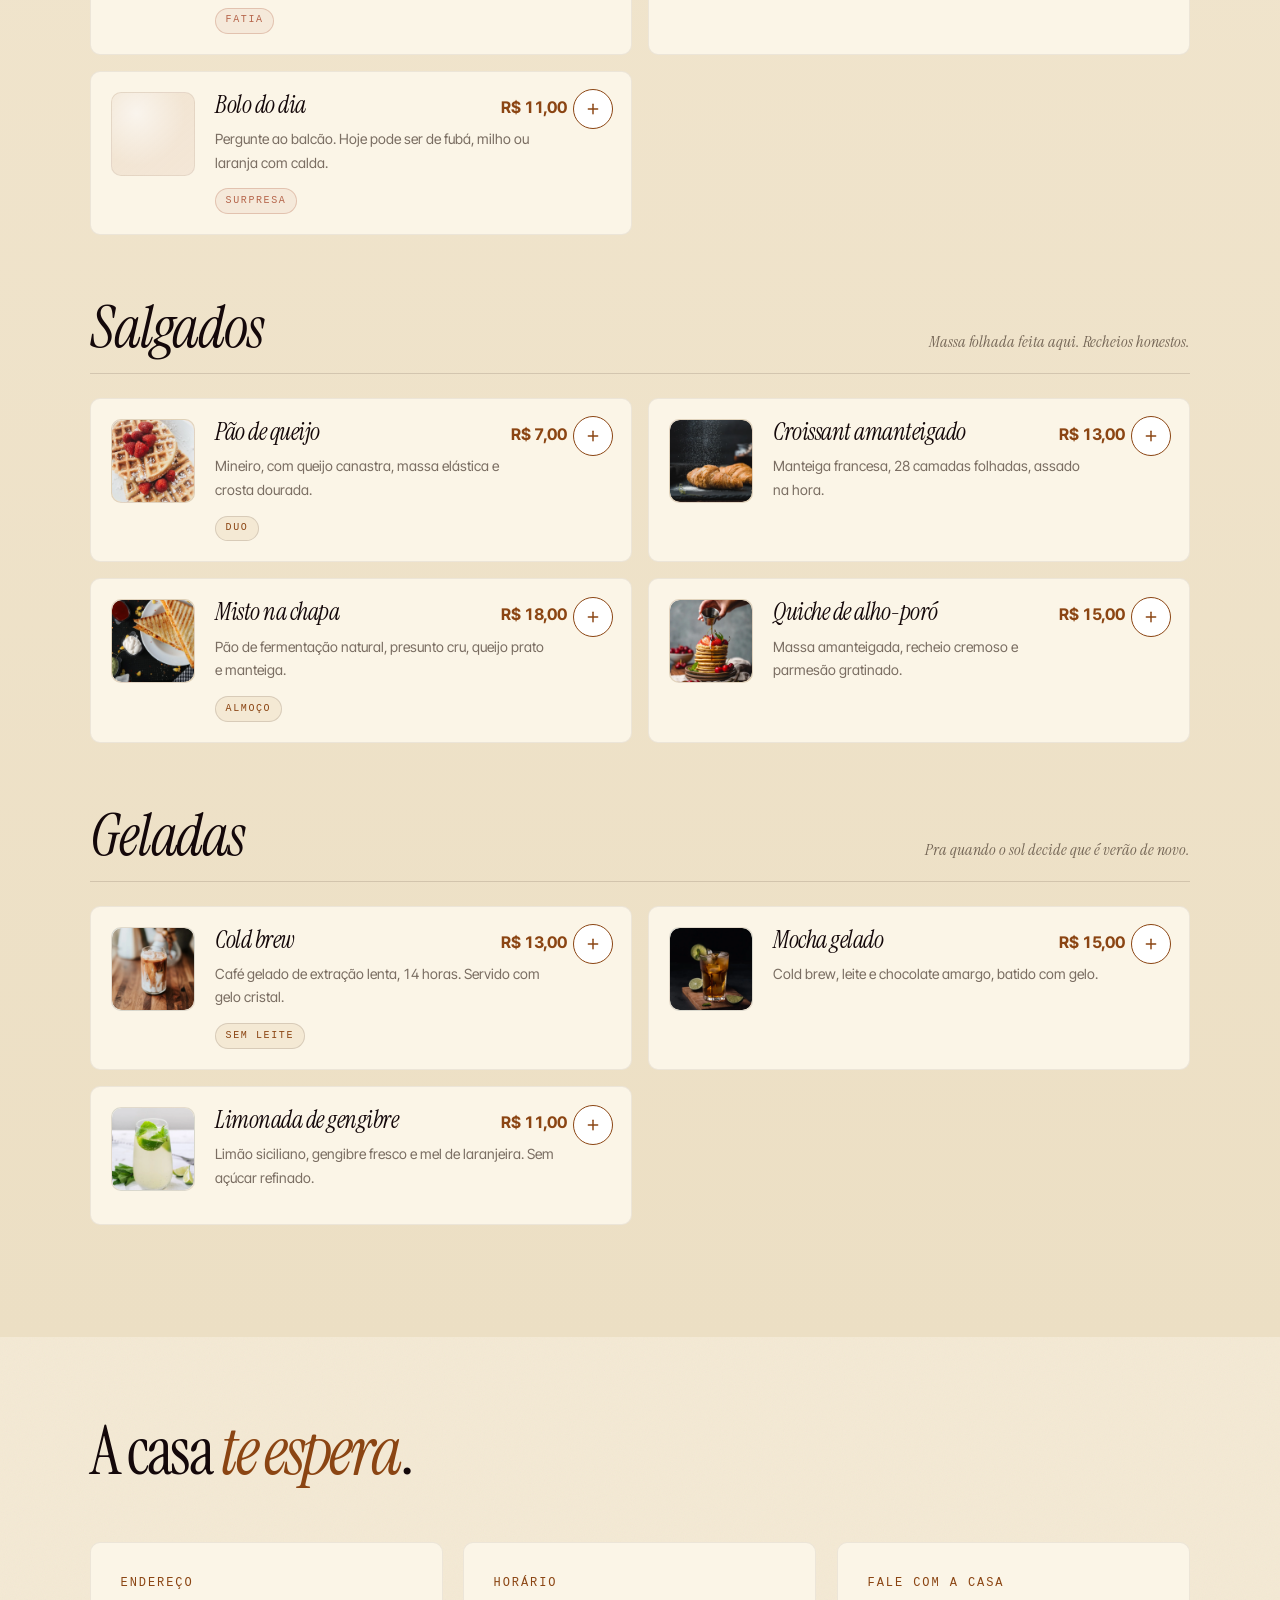
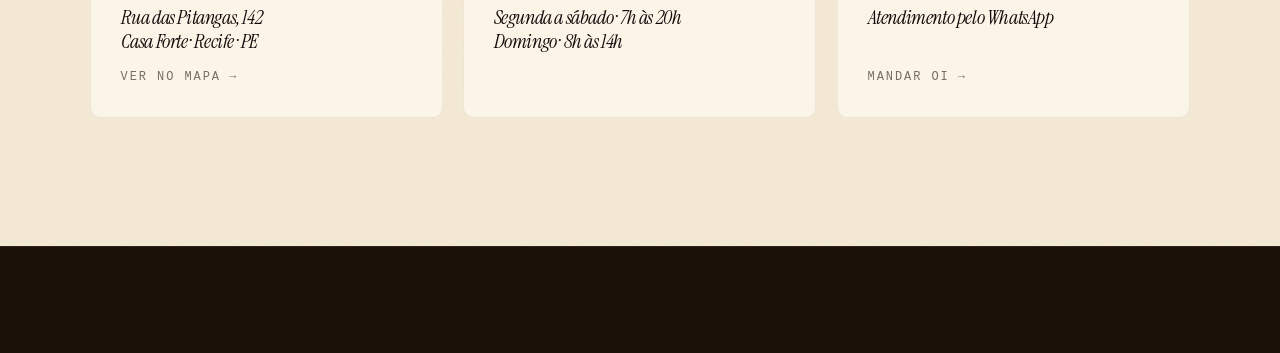
==== commit 52a91fc0: "Otimização para PCS FRACOS" ====
--- a/index.html
+++ b/index.html
@@ -47,12 +47,22 @@
         const prefers = () => window.matchMedia('(prefers-color-scheme: dark)').matches;
 
         const apply = (theme, persist) => {
+          // Swap instantâneo: desliga transitions enquanto troca o tema
+          // (evita animar 17+ seletores simultaneamente em hardware antigo).
+          root.classList.add('theme-changing');
           root.dataset.theme = theme;
           if (persist) write(theme);
           const meta = document.querySelector('meta[name="theme-color"]');
           if (meta) meta.setAttribute('content', COLORS[theme] || COLORS.light);
           const btn = document.getElementById('theme-toggle');
           if (btn) btn.setAttribute('aria-label', theme === 'dark' ? 'Mudar para tema claro' : 'Mudar para tema escuro');
+          // 2 RAFs garante que o paint do novo tema aconteceu antes de
+          // reabilitar transitions (senão ainda anima do estado antigo).
+          requestAnimationFrame(() => {
+            requestAnimationFrame(() => {
+              root.classList.remove('theme-changing');
+            });
+          });
         };
 
         // estado inicial (anti-flash)
--- a/assets/css/style.css
+++ b/assets/css/style.css
@@ -131,6 +131,17 @@
   transition-property: background-color, color, border-color;
   transition-duration: 0.35s;
   transition-timing-function: var(--ease-smooth);
+}
+
+/* Durante a troca de tema desligamos todas as transitions: em hardware antigo
+   (DDR3, GPU integrada) animar background+color+border em ~80 elementos ao
+   mesmo tempo lagga. Swap fica instantâneo e os hovers/animações continuam
+   normais nos demais momentos. */
+:root.theme-changing,
+:root.theme-changing *,
+:root.theme-changing *::before,
+:root.theme-changing *::after {
+  transition: none !important;
 }
 
 html { scroll-behavior: smooth; }
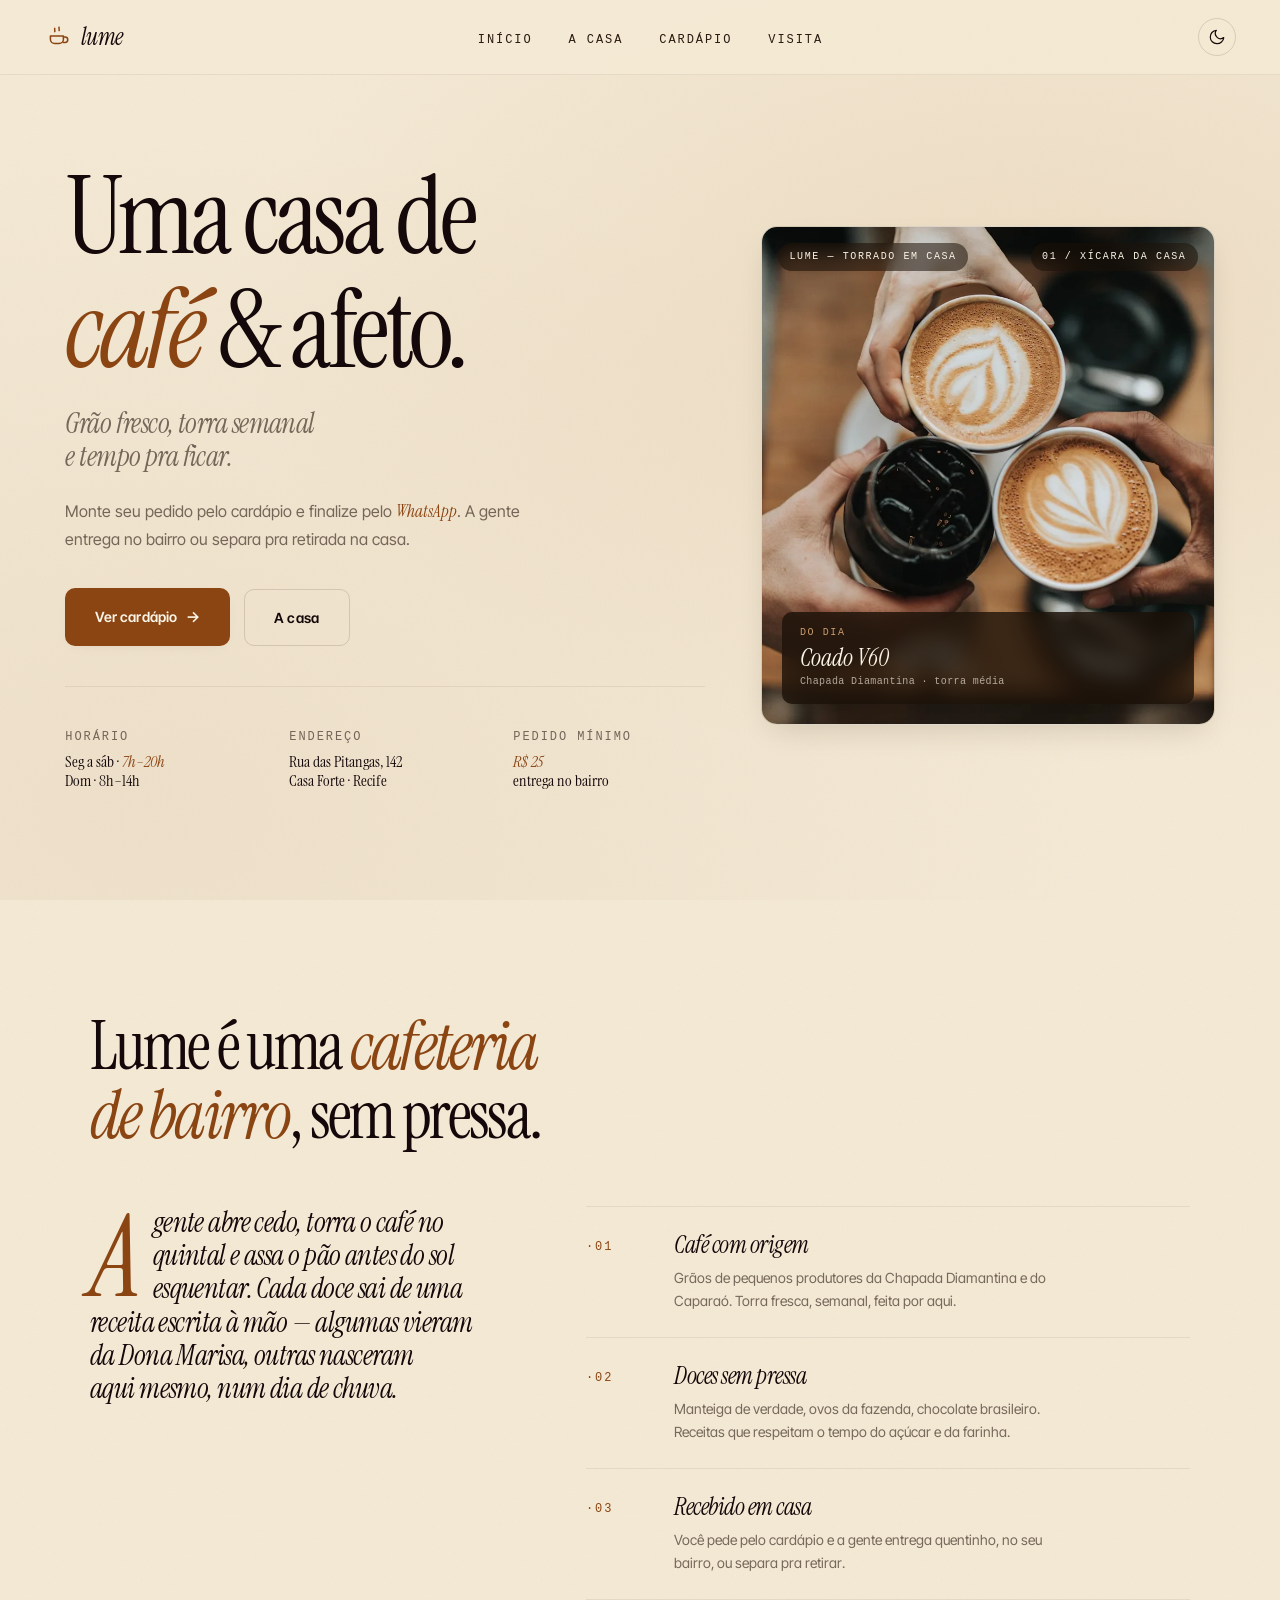
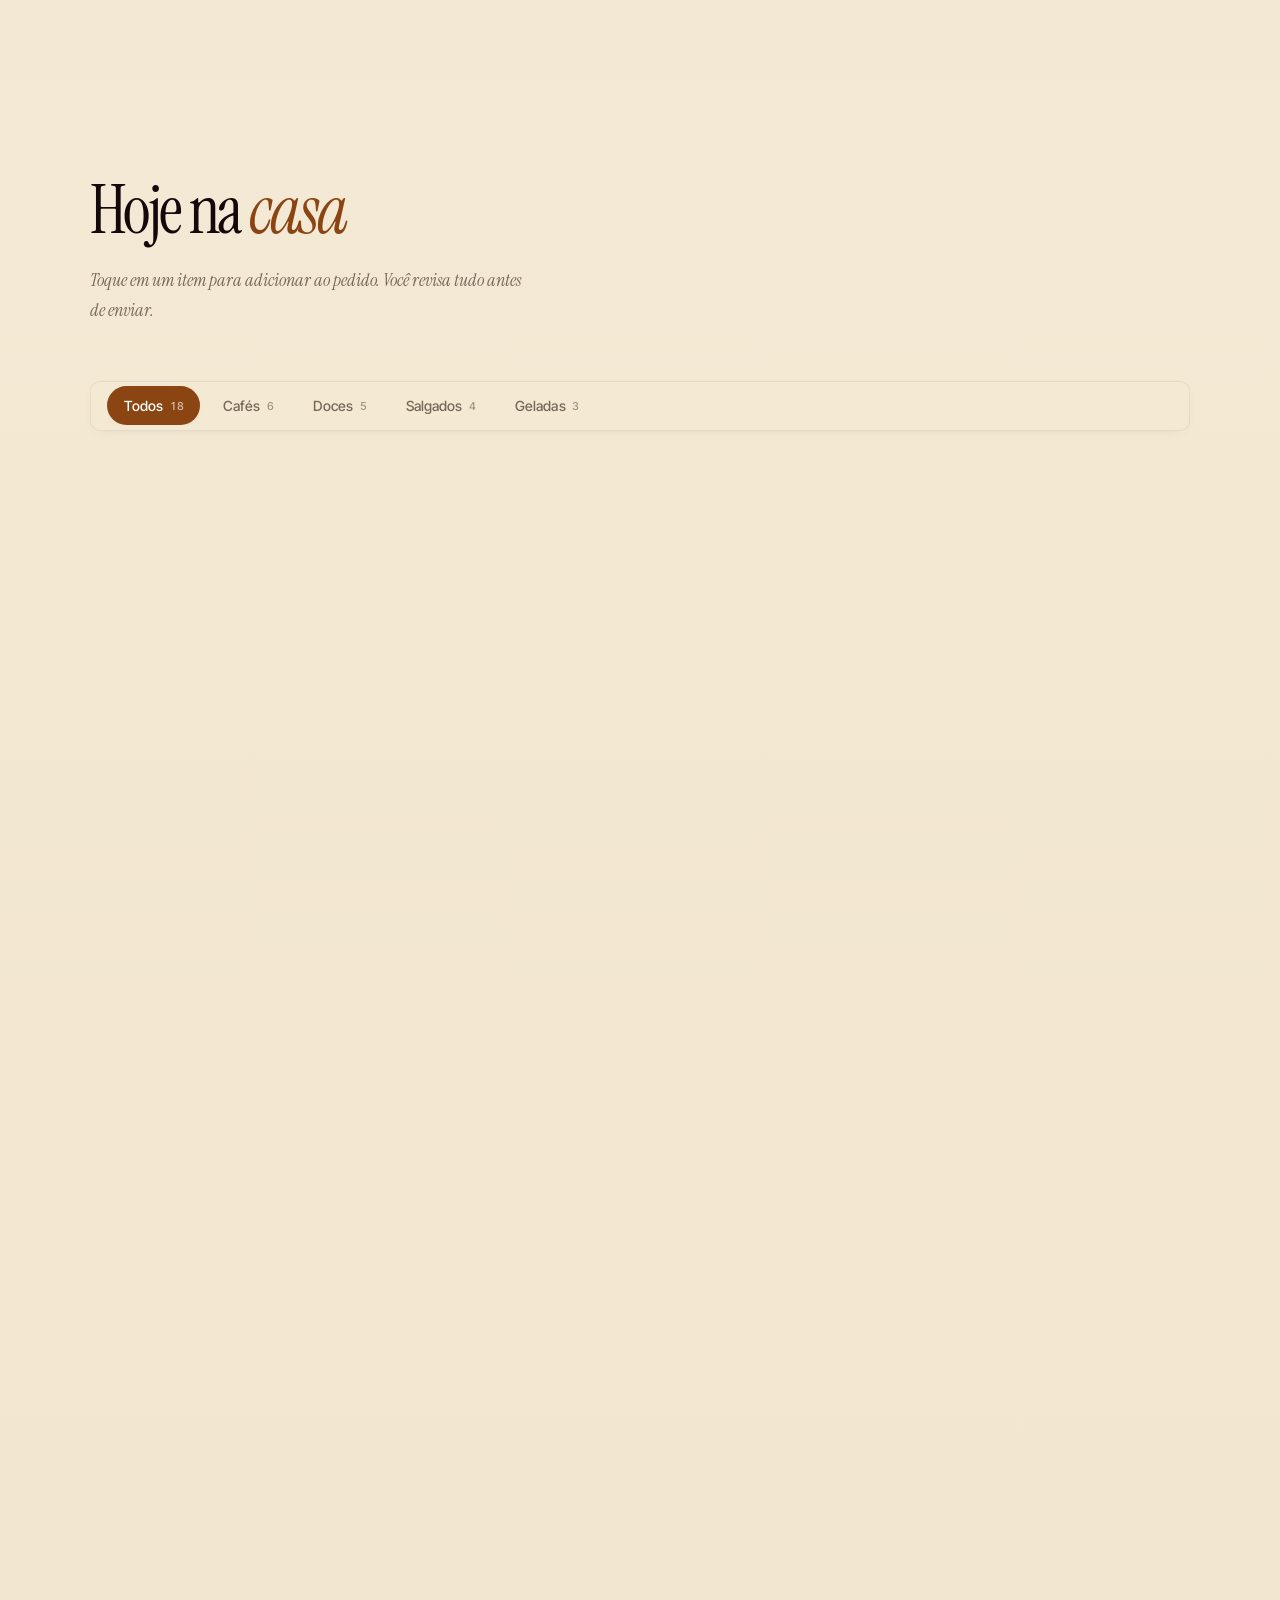
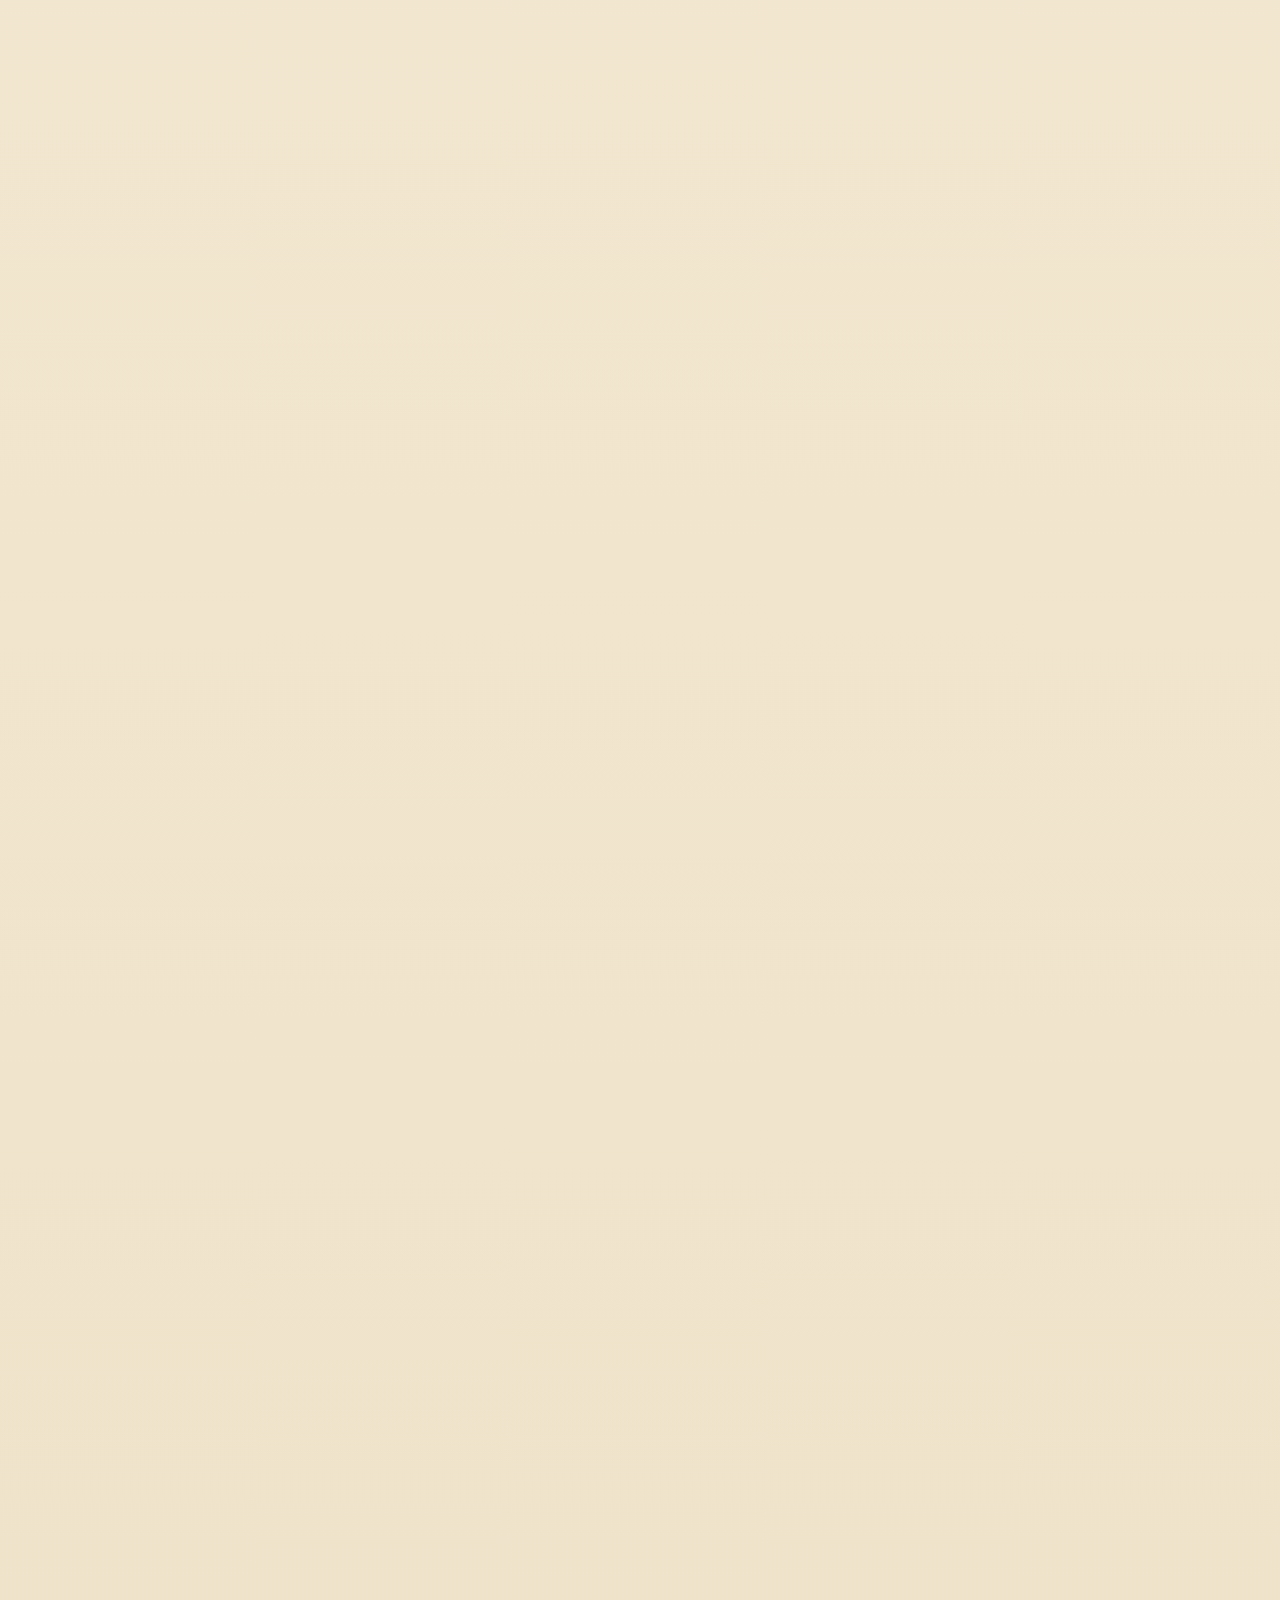
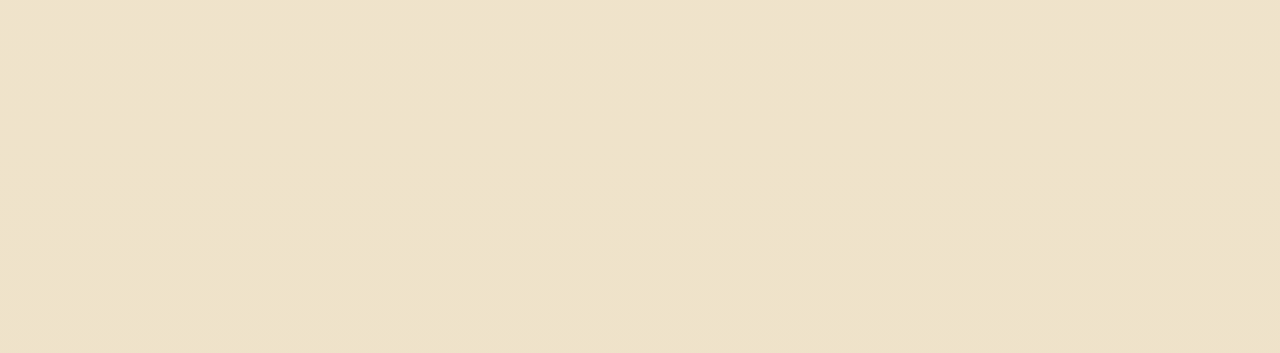
==== commit fa11994c: "Alteração no index.html" ====
--- a/index.html
+++ b/index.html
@@ -277,7 +277,11 @@
         </a>
       </div>
       <div class="footer-right">
-        <p>by <a href="https://montesouza.dev" target="_blank" rel="noopener">montesouza.dev</a></p>
+        <a class="footer-mark" href="https://montesouza.dev" target="_blank" rel="noopener">
+          <span class="footer-mark-by">by</span>
+          <span class="footer-mark-name">MONTESOUZA.DEV</span>
+          <span class="footer-mark-arrow" aria-hidden="true">→</span>
+        </a>
       </div>
     </footer>
 
--- a/assets/css/style.css
+++ b/assets/css/style.css
@@ -2583,17 +2583,34 @@
   contain-intrinsic-size: 1px 480px;
 }
 
-/* ── Perf: backdrop-filter custa GPU em mobile / Edge.
-   Sólido em telas pequenas; desktop mantém o vidro fosco. */
-@media (max-width: 768px) {
-  .header,
-  .navbar,
+/* ── Perf: backdrop-filter custa GPU em todo hardware antigo (DDR3, iGPU).
+   Substituímos por background sólido com opacidade alta — diferença visual é
+   sutil mas o ganho em scroll/hover/troca-de-tema é grande. Mantemos o blur
+   reservado para hardware que aguenta via @media (min-resolution: 2dppx),
+   que coincide bem com Retina/HiDPI (geralmente máquinas mais novas). */
+.header,
+.navbar,
+.cart-drawer,
+.checkout-modal,
+.checkout-modal-content,
+.item-tag,
+.related-card {
+  backdrop-filter: none;
+  -webkit-backdrop-filter: none;
+}
+
+@media (min-resolution: 2dppx) and (min-width: 1024px) {
+  .header { backdrop-filter: blur(8px); -webkit-backdrop-filter: blur(8px); }
   .cart-drawer,
   .checkout-modal,
-  .checkout-modal-content,
-  .item-tag,
-  .related-card {
-    backdrop-filter: none;
-    -webkit-backdrop-filter: none;
-  }
-}
+  .checkout-modal-content { backdrop-filter: blur(6px); -webkit-backdrop-filter: blur(6px); }
+}
+
+/* ── Perf: pula pintura/layout de categorias do cardápio fora da viewport.
+   `.menu-cat` é a maior superfície de repaint quando scrolla. NÃO aplicamos
+   na .menu-section (parent) porque ela é alvo de #cardapio âncora — quebra
+   scrollIntoView. */
+.menu-cat {
+  content-visibility: auto;
+  contain-intrinsic-size: 1px 800px;
+}
